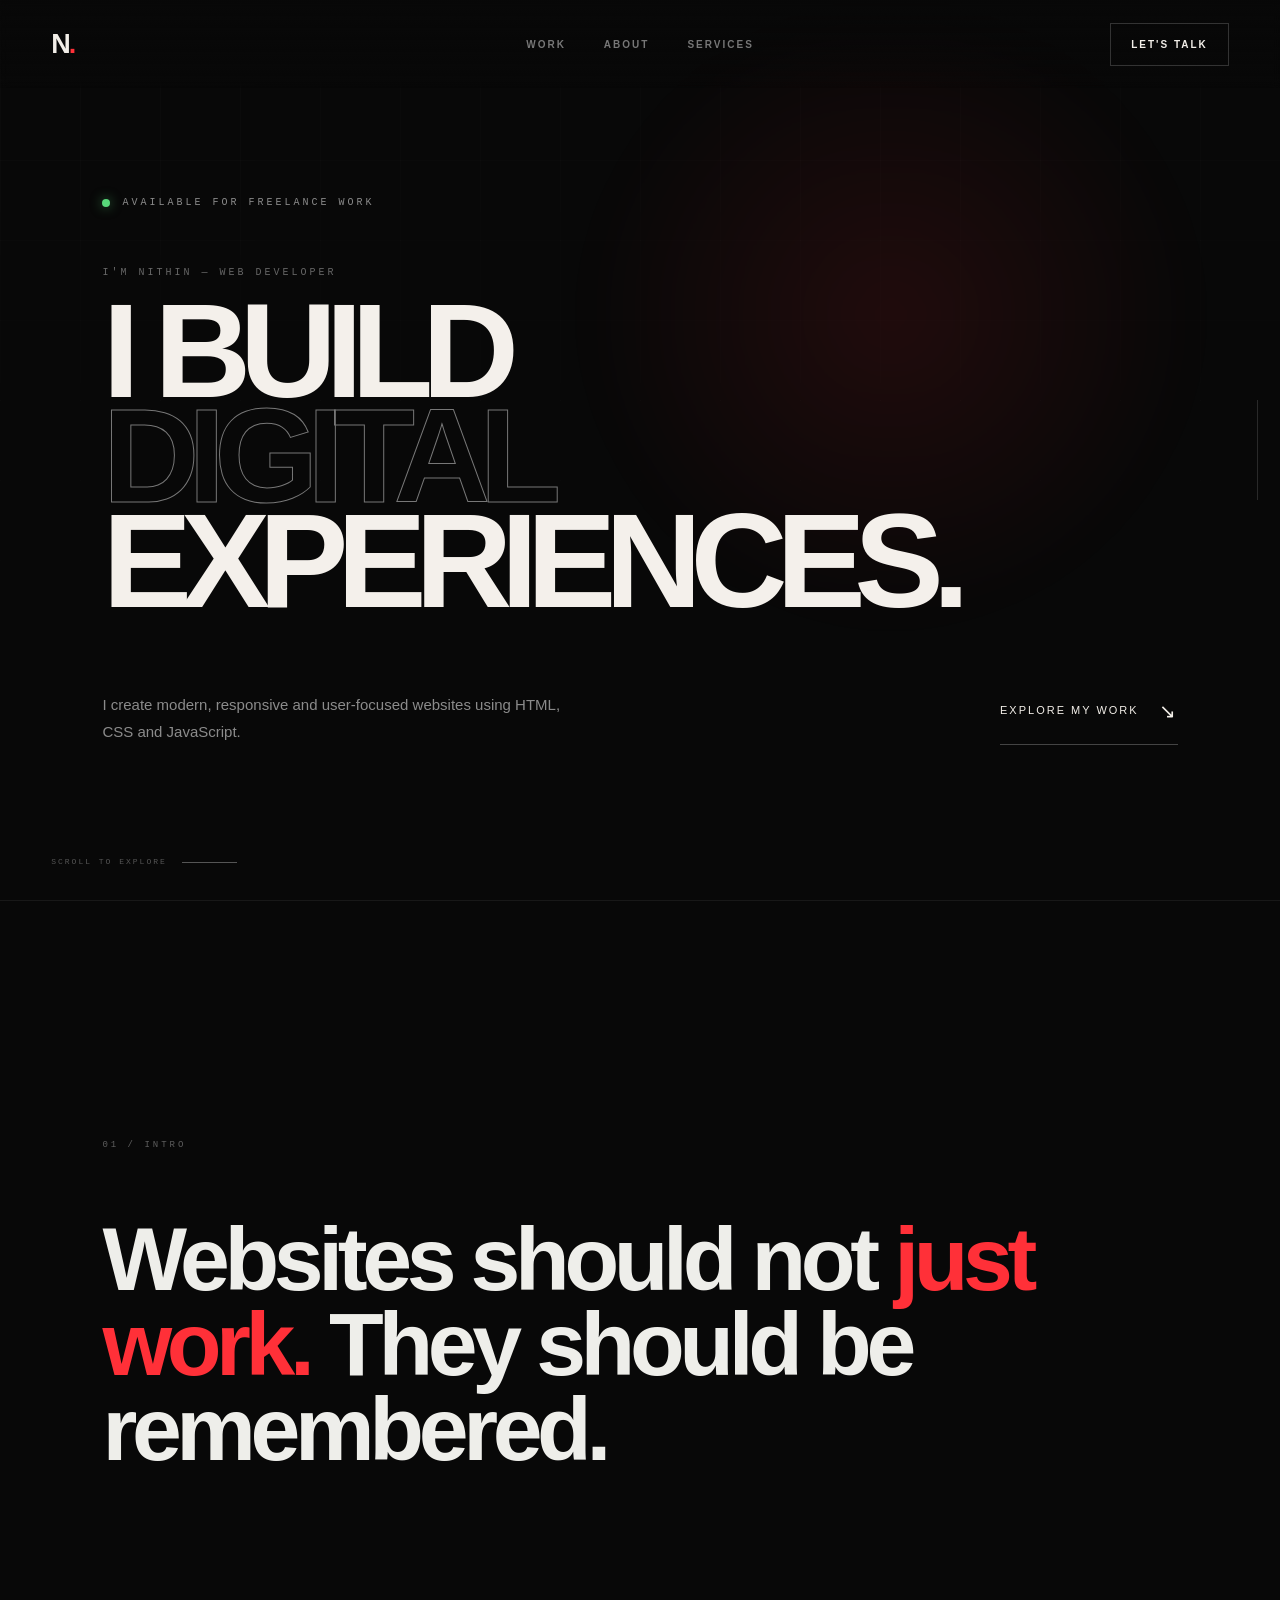
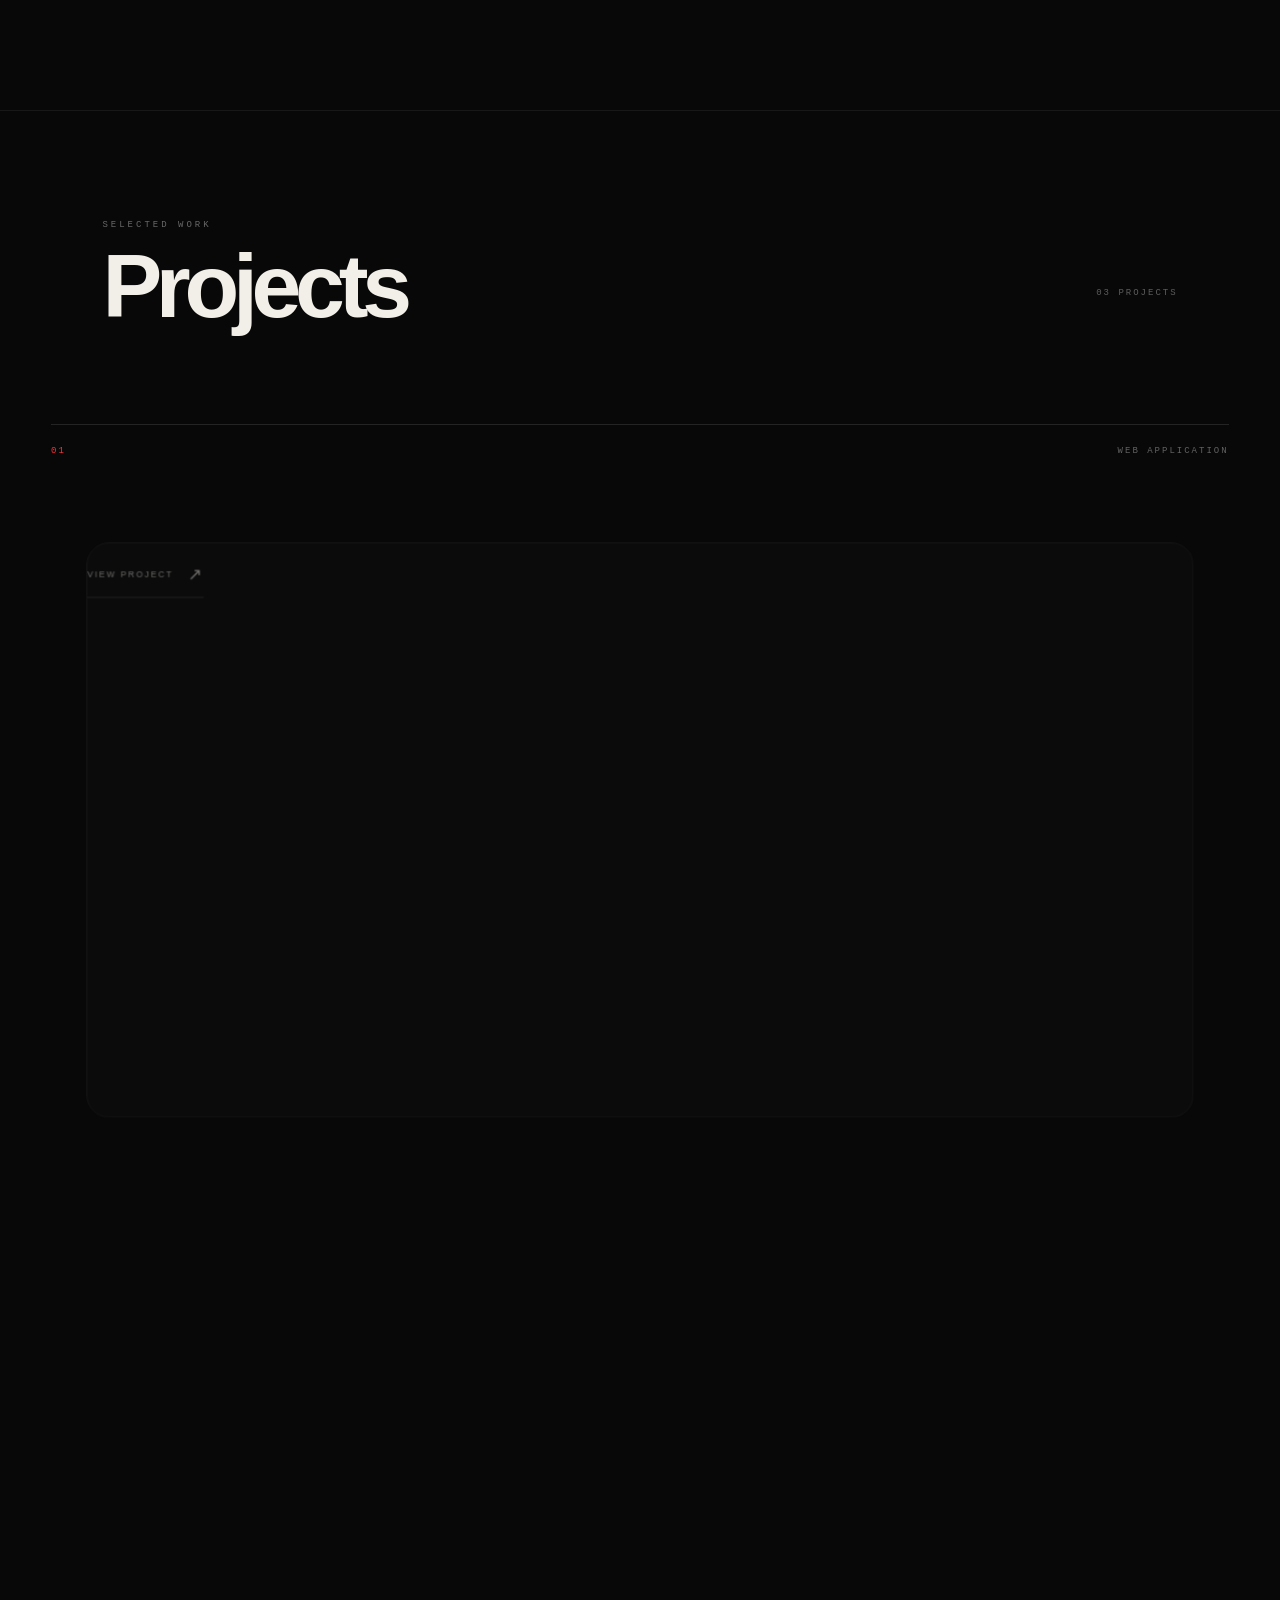
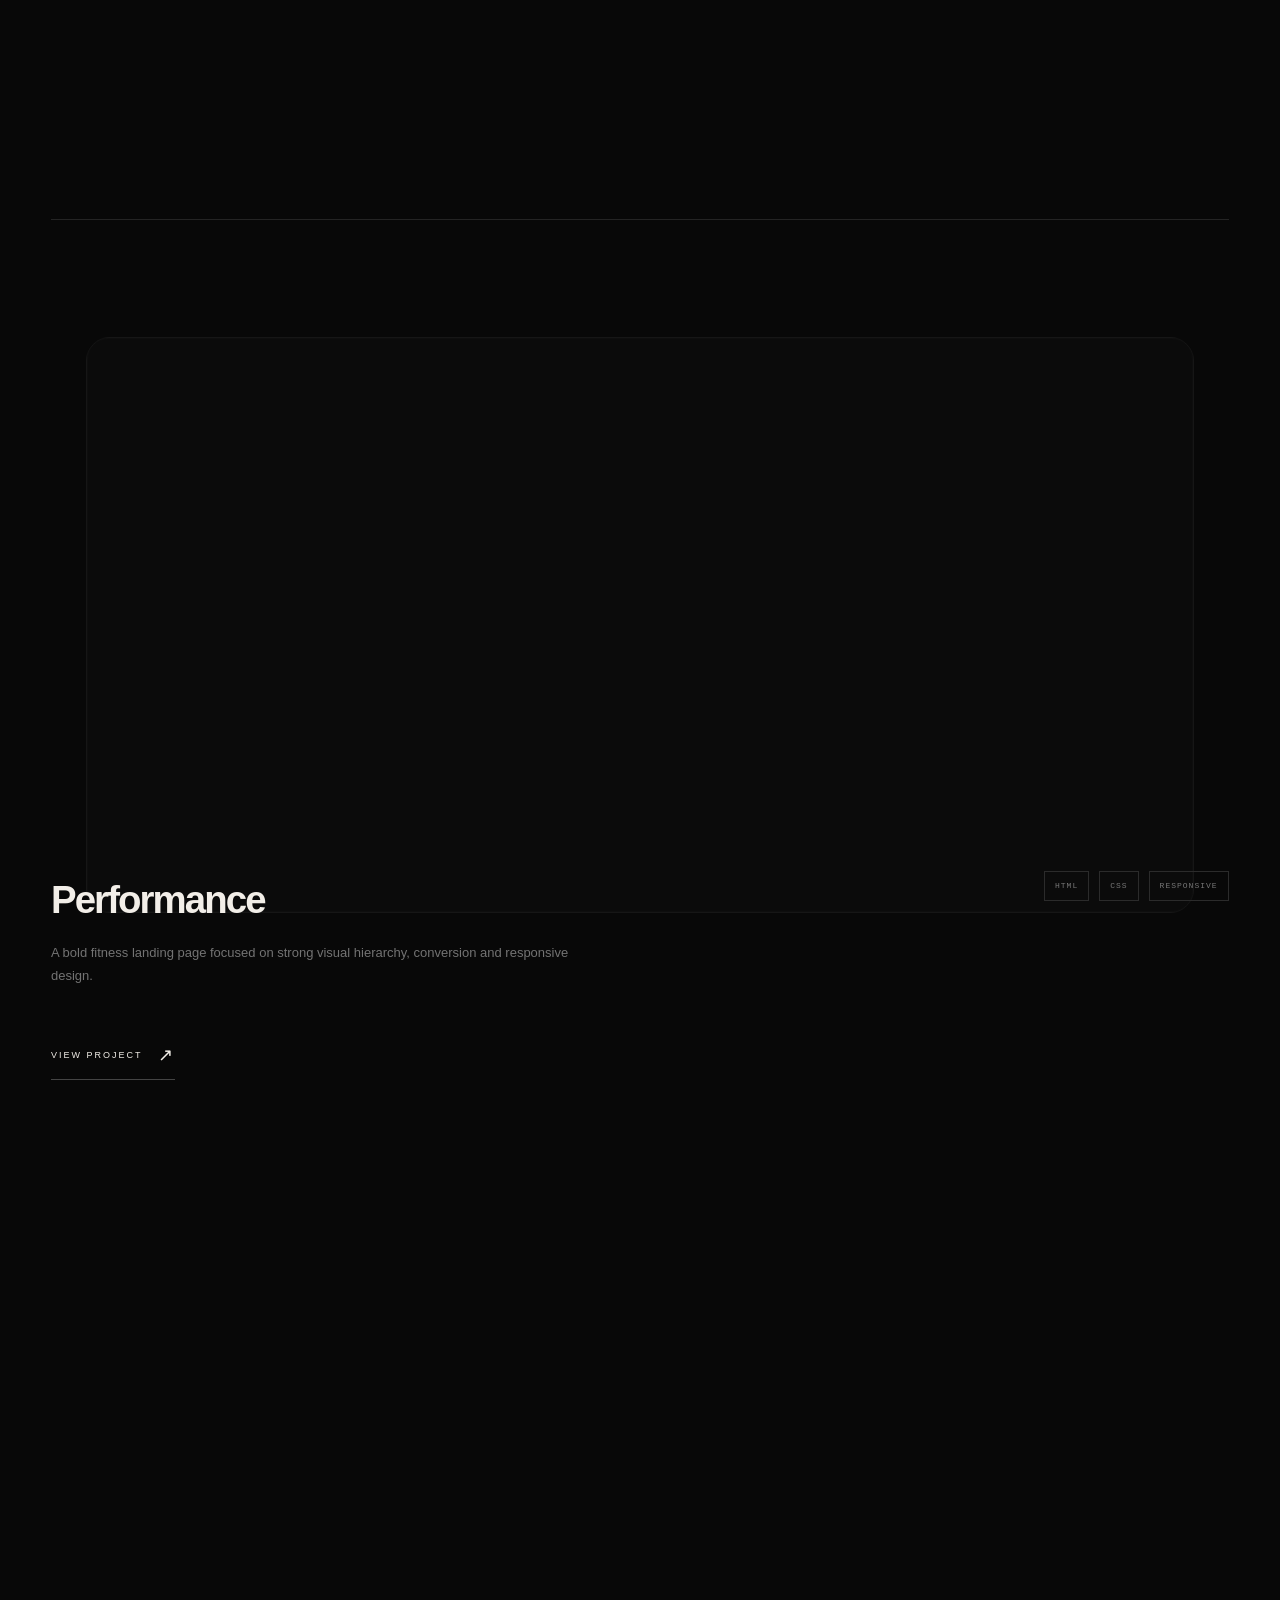
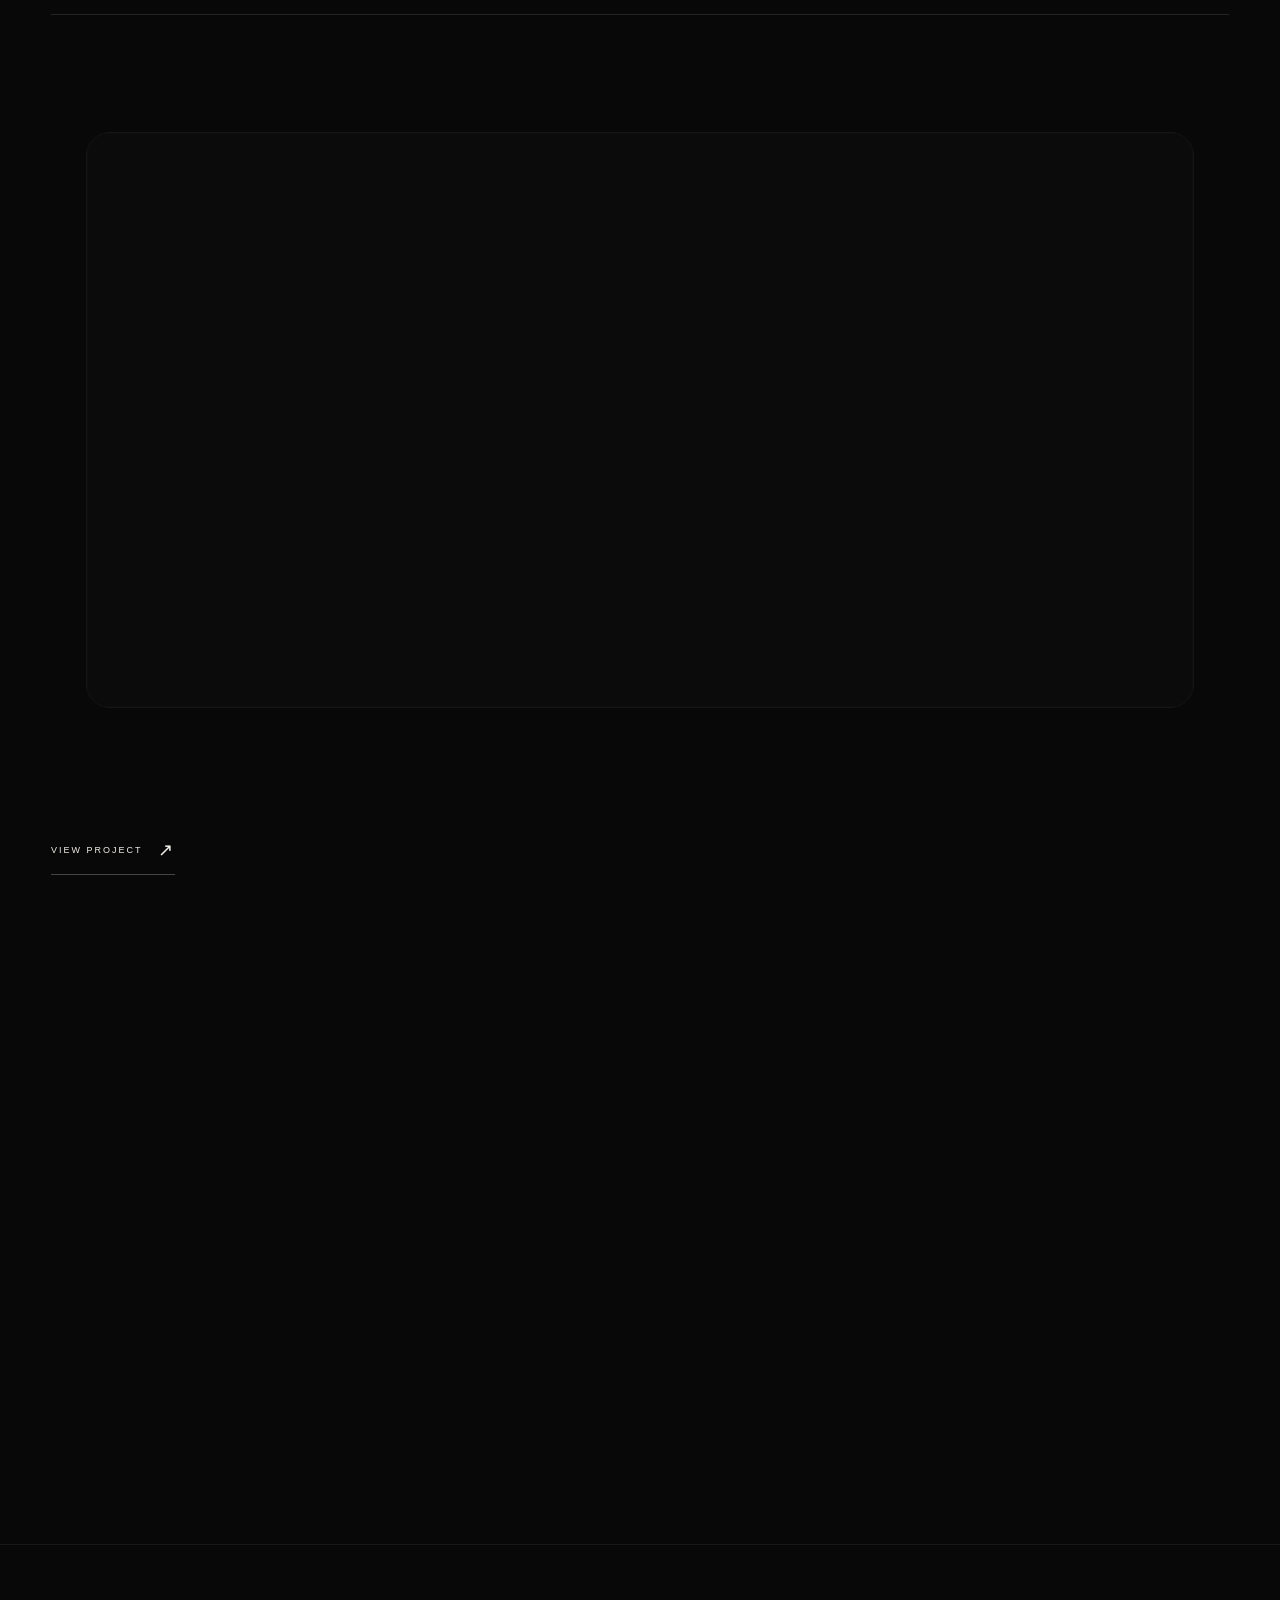
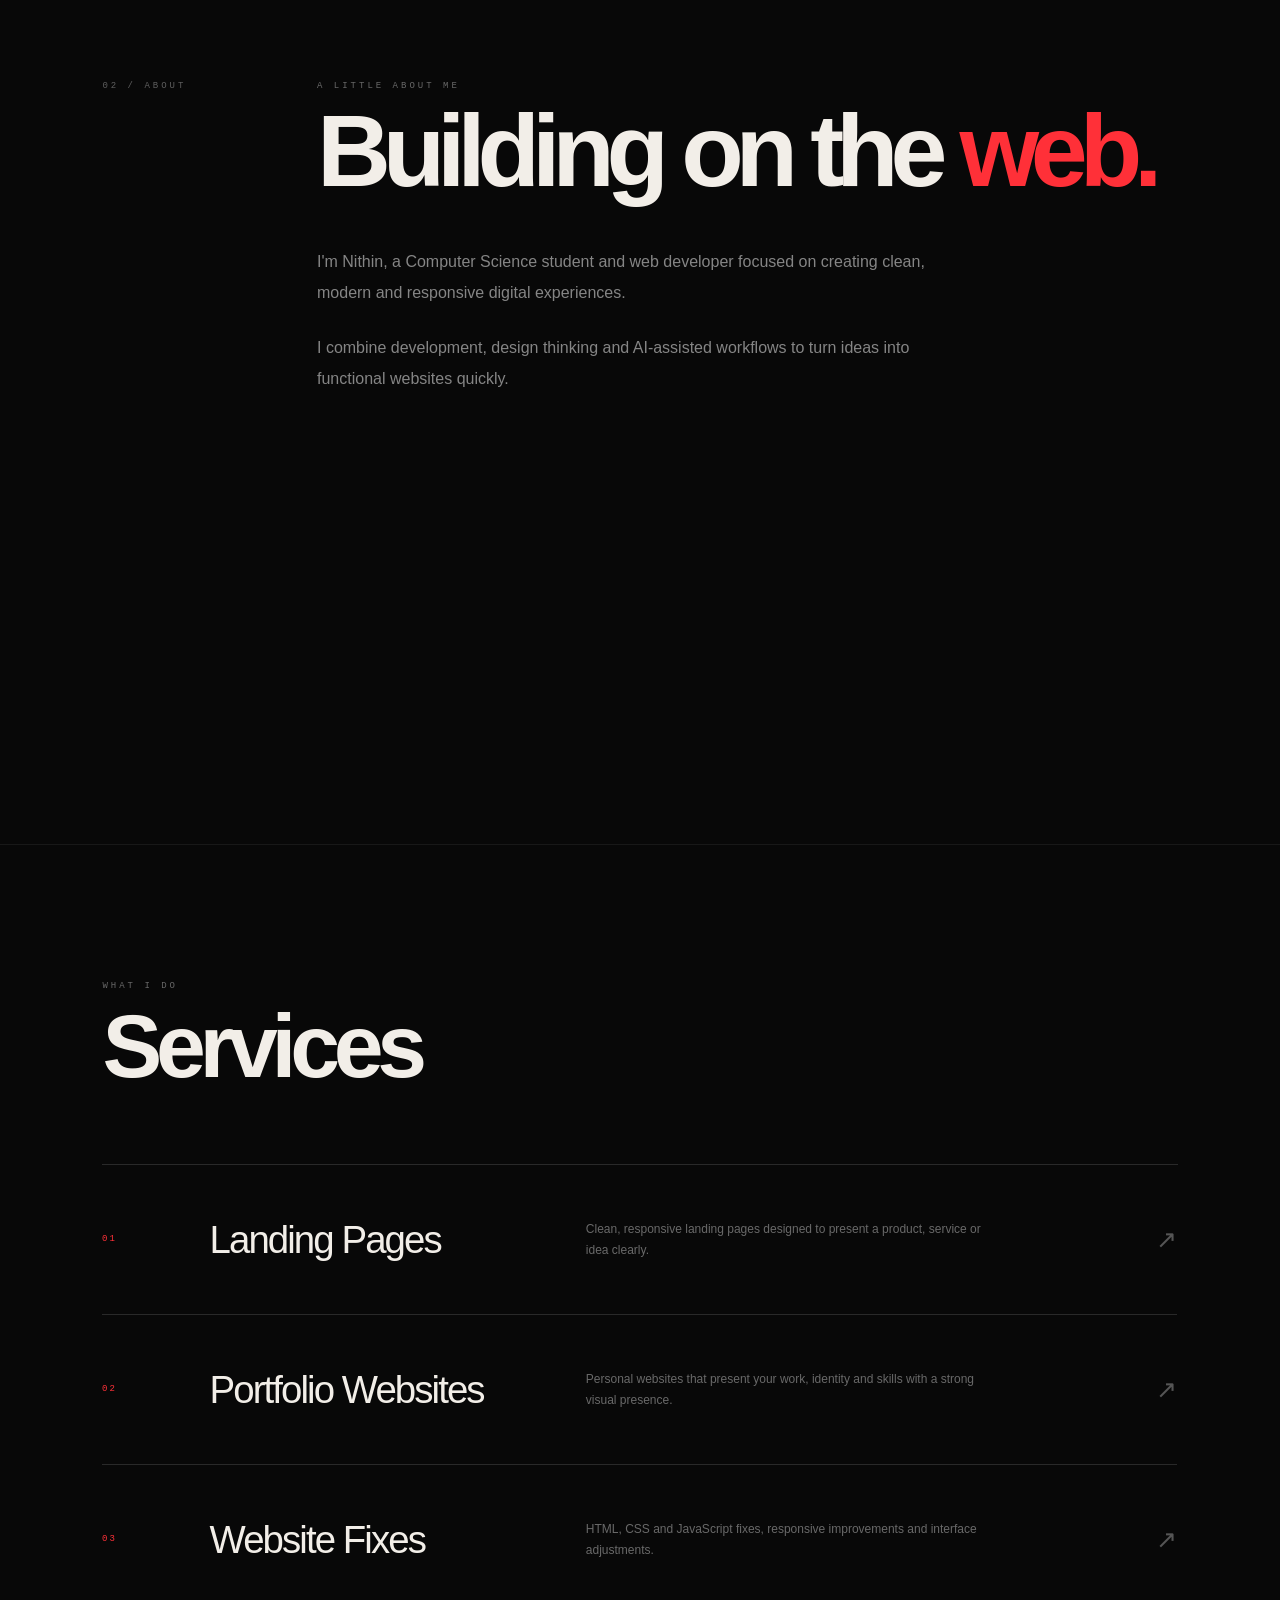
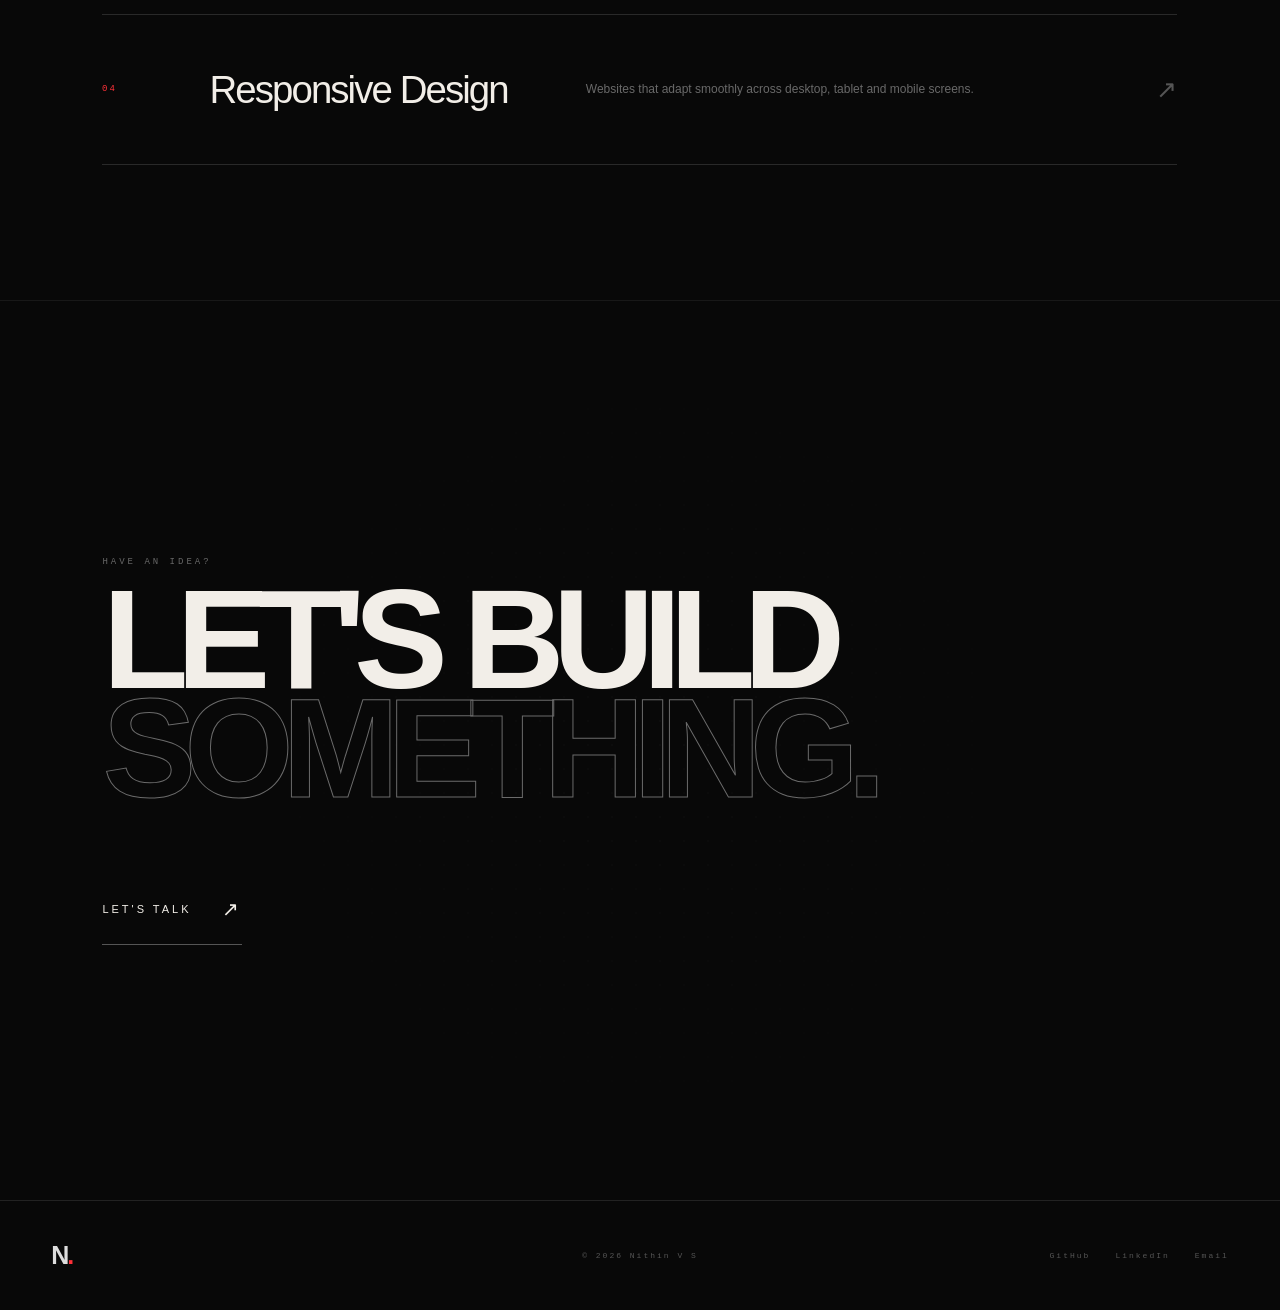
==== index.html @ fe9e0780 "Add files via upload" ====
<!DOCTYPE html>
<html lang="en">
<head>
    <meta charset="UTF-8">

    <meta
        name="viewport"
        content="width=device-width, initial-scale=1.0"
    >

    <meta
        name="description"
        content="Nithin V S — Web Developer creating modern digital experiences."
    >

    <title>Nithin V S — Web Developer</title>

    <link rel="stylesheet" href="style.css">
</head>

<body>

    


    <!-- =========================================
         NAVIGATION
    ========================================== -->
    <header class="site-header">

        <a href="#home" class="logo">
            N<span>.</span>
        </a>

        <nav class="main-nav">
            <a href="#work">Work</a>
            <a href="#about">About</a>
            <a href="#services">Services</a>
        </nav>

        <a href="#contact" class="nav-contact">
            Let's Talk
        </a>

    </header>


    <!-- =========================================
         SCROLL PROGRESS
    ========================================== -->
    <div class="scroll-progress">
        <span></span>
    </div>


    <main>


        <!-- =====================================
             HERO / INTRODUCTION
        ====================================== -->
        <section class="hero" id="home">

            <div class="hero-background">
                <div class="grid"></div>
                <div class="hero-glow"></div>
            </div>

            <div class="hero-content">

                <div class="hero-topline">
                    <span class="status-dot"></span>
                    <span>AVAILABLE FOR FREELANCE WORK</span>
                </div>

                <div class="hero-title">

                    <p class="hero-small">
                        I'M NITHIN — WEB DEVELOPER
                    </p>

                    <h1>
                        I BUILD
                        <span>DIGITAL</span>
                        EXPERIENCES.
                    </h1>

                </div>

                <div class="hero-bottom">

                    <p class="hero-description">
                        I create modern, responsive and
                        user-focused websites using
                        HTML, CSS and JavaScript.
                    </p>

                    <a href="#work" class="hero-cta">
                        <span>Explore my work</span>
                        <span class="arrow">↘</span>
                    </a>

                </div>

            </div>

            <div class="hero-scroll">
                <span>SCROLL TO EXPLORE</span>
                <div class="scroll-line"></div>
            </div>

        </section>


        <!-- =====================================
             INTRO STATEMENT
        ====================================== -->
        <section class="statement">

            <div class="section-number">
                01 / INTRO
            </div>

            <h2>
                Websites should not
                <span>just work.</span>
                They should be remembered.
            </h2>

        </section>


        <!-- =====================================
             SELECTED WORK
        ====================================== -->
        <section class="work-section" id="work">

            <div class="section-heading">

                <div>
                    <span class="eyebrow">SELECTED WORK</span>

                    <h2>
                        Projects
                    </h2>
                </div>

                <span class="work-count">
                    03 PROJECTS
                </span>

            </div>


            <!-- =================================
                 PROJECT 01 — STUDYOS
            ================================== -->
            <article class="project project-one">

                <div class="project-meta">

                    <span class="project-number">
                        01
                    </span>

                    <span class="project-category">
                        WEB APPLICATION
                    </span>

                </div>


                <div class="project-visual">

                    <div class="project-image-placeholder studyos-preview">

    <!-- Browser -->
    <div class="studyos-browser">

        <div class="studyos-browser-dots">
            <span></span>
            <span></span>
            <span></span>
        </div>

        <div class="studyos-url">
            studyos.app
        </div>

    </div>


    <!-- App -->
    <div class="studyos-app">

        <!-- Sidebar -->
        <aside class="studyos-sidebar">

            <div class="studyos-brand">
                <span class="studyos-brand-mark">✓</span>
                <span>StudyOS</span>
            </div>

            <div class="studyos-nav">

                <div class="studyos-nav-item active">
                    <span>▦</span>
                    Dashboard
                </div>

                <div class="studyos-nav-item">
                    <span>▤</span>
                    Courses
                </div>

                <div class="studyos-nav-item">
                    <span>✓</span>
                    Tasks
                </div>

                <div class="studyos-nav-item">
                    <span>◔</span>
                    Progress
                </div>

                <div class="studyos-nav-item">
                    <span>⚙</span>
                    Settings
                </div>

            </div>

            <div class="studyos-sidebar-bottom">
                <span>2026</span>
                <small>STUDENT WORKSPACE</small>
            </div>

        </aside>


        <!-- Main dashboard -->
        <main class="studyos-dashboard">

            <div class="studyos-dashboard-top">

                <div>
                    <small>WELCOME BACK</small>

                    <h3>
                        Nithin <span>👋</span>
                    </h3>

                    <p>
                        Stay focused. Keep moving forward.
                    </p>
                </div>

                <div class="studyos-profile">
                    N
                </div>

            </div>


            <!-- Focus card -->
            <div class="studyos-focus">

                <div class="studyos-focus-content">

                    <small>FOCUS SESSION</small>

                    <strong>
                        25:00
                    </strong>

                    <span>
                        Deep work session
                    </span>

                </div>

                <div class="studyos-focus-button">
                    ▶
                </div>

            </div>


            <!-- Stats -->
            <div class="studyos-stat-grid">

                <div class="studyos-stat">
                    <small>TASKS TODAY</small>
                    <strong>04</strong>
                    <span>Tasks remaining</span>
                </div>

                <div class="studyos-stat">
                    <small>COMPLETION</small>
                    <strong>72%</strong>
                    <span>Today's progress</span>
                </div>

                <div class="studyos-stat">
                    <small>FOCUS TIME</small>
                    <strong>2.4h</strong>
                    <span>Today's focus</span>
                </div>

            </div>


            <!-- Lower dashboard -->
            <div class="studyos-lower">

                <!-- Schedule -->
                <div class="studyos-panel">

                    <div class="studyos-panel-heading">

                        <div>
                            <small>TODAY</small>
                            <h4>Schedule</h4>
                        </div>

                        <span>VIEW ALL</span>

                    </div>

                    <div class="studyos-schedule">

                        <div>
                            <b>09:00</b>
                            <span>Java OOP</span>
                            <em>✓</em>
                        </div>

                        <div>
                            <b>11:00</b>
                            <span>DBMS</span>
                            <em>→</em>
                        </div>

                        <div>
                            <b>14:00</b>
                            <span>Web Development</span>
                            <em>→</em>
                        </div>

                    </div>

                </div>


                <!-- Courses -->
                <div class="studyos-panel">

                    <div class="studyos-panel-heading">

                        <div>
                            <small>LEARNING</small>
                            <h4>Courses</h4>
                        </div>

                        <span>03 ACTIVE</span>

                    </div>

                    <div class="studyos-course">

                        <div class="studyos-course-title">
                            <span>Java OOP</span>
                            <b>80%</b>
                        </div>

                        <div class="studyos-progress">
                            <span style="width:80%"></span>
                        </div>

                    </div>

                    <div class="studyos-course">

                        <div class="studyos-course-title">
                            <span>DBMS</span>
                            <b>65%</b>
                        </div>

                        <div class="studyos-progress">
                            <span style="width:65%"></span>
                        </div>

                    </div>

                    <div class="studyos-course">

                        <div class="studyos-course-title">
                            <span>Web Development</span>
                            <b>55%</b>
                        </div>

                        <div class="studyos-progress">
                            <span style="width:55%"></span>
                        </div>

                    </div>

                </div>

            </div>

        </main>

    </div>

</div>


                <a href="../student-dashboard/index.html"
   class="project-link"
   target="_blank"
   rel="noopener noreferrer">
    VIEW PROJECT
    <span>↗</span>
</a>

            </article>



            <!-- =================================
                 PROJECT 02
            ================================== -->
            <article class="project project-two">

                <div class="project-meta">

                    <span class="project-number">
                        02
                    </span>

                    <span class="project-category">
                        LANDING PAGE
                    </span>

                </div>


                <div class="project-visual">

                    <div class="project-image-placeholder gym-preview">

                        <div class="performance-topbar">
                            <div class="performance-logo">PERFORMANCE<span>.</span></div>
                            <div class="performance-nav">
                                <span>TRAIN</span>
                                <span>PROGRAMS</span>
                                <span>ABOUT</span>
                            </div>
                            <div class="performance-menu">MENU</div>
                        </div>

                        <div class="performance-hero-copy">
                            <span class="performance-kicker">NO EXCUSES / JUST PROGRESS</span>

                            <h3>
                                TRAIN<br>
                                <span>HARDER.</span>
                            </h3>

                            <p>
                                BUILD STRENGTH.<br>
                                BUILD DISCIPLINE.
                            </p>

                            <div class="performance-actions">
                                <div class="performance-button">START TRAINING ↗</div>
                                <div class="performance-note">01 / 03</div>
                            </div>
                        </div>

                        <div class="performance-orbit">
                            <div class="performance-ring ring-one"></div>
                            <div class="performance-ring ring-two"></div>
                            <div class="performance-core">P</div>
                        </div>

                        <div class="performance-stats">
                            <div>
                                <strong>06</strong>
                                <span>WEEK PROGRAM</span>
                            </div>
                            <div>
                                <strong>24</strong>
                                <span>WORKOUTS</span>
                            </div>
                            <div>
                                <strong>∞</strong>
                                <span>LIMITS</span>
                            </div>
                        </div>

                    </div>
                </div>

                <div class="project-info">

                    <div>
                        <h3>
                            Performance
                        </h3>

                        <p>
                            A bold fitness landing page
                            focused on strong visual hierarchy,
                            conversion and responsive design.
                        </p>
                    </div>

                    <div class="project-details">

                        <span>HTML</span>
                        <span>CSS</span>
                        <span>RESPONSIVE</span>

                    </div>

                </div>


                <a href="../performance-gym/index.html"
   class="project-link"
   target="_blank"
   rel="noopener noreferrer">
    VIEW PROJECT
    <span>↗</span>
</a>
            </article>



            <!-- =================================
                 PROJECT 03
            ================================== -->
            <article class="project project-three">

                <div class="project-meta">

                    <span class="project-number">
                        03
                    </span>

                    <span class="project-category">
                        CREATIVE WEBSITE
                    </span>

                </div>


                <div class="project-visual">

                    <div class="project-image-placeholder restaurant-preview">

                        <div class="atelier-frame">

                            <div class="atelier-top">
                                <span>ATELIER</span>
                                <span>EST. 2026</span>
                                <span>CHENNAI</span>
                            </div>

                            <div class="atelier-main">

                                <div class="atelier-side-label">
                                    MODERN DINING / EXPERIENCE
                                </div>

                                <div class="atelier-title">
                                    <span>TASTE</span>
                                    <span>THE</span>
                                    <span>MOMENT.</span>
                                </div>

                                <div class="atelier-copy">
                                    <span>01</span>
                                    <p>
                                        A contemporary dining
                                        experience shaped by
                                        atmosphere, craft and detail.
                                    </p>
                                </div>

                                <div class="atelier-circle">
                                    <div class="atelier-circle-inner">
                                        <span>DISCOVER</span>
                                        <b>↘</b>
                                    </div>
                                </div>

                            </div>

                            <div class="atelier-bottom">
                                <span>RESTAURANT / BAR / EVENTS</span>
                                <span>SCROLL TO EXPLORE ↓</span>
                            </div>

                        </div>

                    </div>
                </div>

                <div class="project-info">

                    <div>
                        <h3>
                            Atelier
                        </h3>

                        <p>
                            An editorial restaurant website
                            combining immersive visuals,
                            elegant typography and a
                            cinematic browsing experience.
                        </p>
                    </div>

                    <div class="project-details">

                        <span>DESIGN</span>
                        <span>HTML</span>
                        <span>CSS</span>

                    </div>

                </div>


       <a href="../atelier/index.html"
   class="project-link"
   target="_blank"
   rel="noopener noreferrer">
    VIEW PROJECT
    <span>↗</span>
</a>
            </article>

        </section>



        <!-- =====================================
             ABOUT
        ====================================== -->
        <section class="about-section" id="about">

            <div class="section-number">
                02 / ABOUT
            </div>

            <div class="about-content">

                <span class="eyebrow">
                    A LITTLE ABOUT ME
                </span>

                <h2>
                    Building on the
                    <span>web.</span>
                </h2>

                <p>
                    I'm Nithin, a Computer Science student
                    and web developer focused on creating
                    clean, modern and responsive digital
                    experiences.
                </p>

                <p>
                    I combine development, design thinking
                    and AI-assisted workflows to turn ideas
                    into functional websites quickly.
                </p>

            </div>

        </section>



        <!-- =====================================
             SERVICES
        ====================================== -->
        <section class="services-section" id="services">

            <div class="section-heading">

                <div>
                    <span class="eyebrow">
                        WHAT I DO
                    </span>

                    <h2>
                        Services
                    </h2>
                </div>

            </div>


            <div class="services-list">

                <div class="service">

                    <span class="service-number">
                        01
                    </span>

                    <h3>
                        Landing Pages
                    </h3>

                    <p>
                        Clean, responsive landing pages
                        designed to present a product,
                        service or idea clearly.
                    </p>

                    <span class="service-arrow">
                        ↗
                    </span>

                </div>


                <div class="service">

                    <span class="service-number">
                        02
                    </span>

                    <h3>
                        Portfolio Websites
                    </h3>

                    <p>
                        Personal websites that present
                        your work, identity and skills
                        with a strong visual presence.
                    </p>

                    <span class="service-arrow">
                        ↗
                    </span>

                </div>


                <div class="service">

                    <span class="service-number">
                        03
                    </span>

                    <h3>
                        Website Fixes
                    </h3>

                    <p>
                        HTML, CSS and JavaScript fixes,
                        responsive improvements and
                        interface adjustments.
                    </p>

                    <span class="service-arrow">
                        ↗
                    </span>

                </div>


                <div class="service">

                    <span class="service-number">
                        04
                    </span>

                    <h3>
                        Responsive Design
                    </h3>

                    <p>
                        Websites that adapt smoothly
                        across desktop, tablet and
                        mobile screens.
                    </p>

                    <span class="service-arrow">
                        ↗
                    </span>

                </div>

            </div>

        </section>



        <!-- =====================================
             CONTACT
        ====================================== -->
        <section class="contact-section" id="contact">

            <div class="contact-background">
                <div class="contact-grid"></div>
            </div>

            <div class="contact-content">

                <span class="eyebrow">
                    HAVE AN IDEA?
                </span>

                <h2>
                    LET'S BUILD
                    <span>SOMETHING.</span>
                </h2>

                <a href="mailto:your-email@example.com"
                   class="contact-button">

                    <span>Let's talk</span>
                    <span>↗</span>

                </a>

            </div>

        </section>

    </main>



    <!-- =========================================
         FOOTER
    ========================================== -->
    <footer class="site-footer">

        <div class="footer-logo">
            N<span>.</span>
        </div>

        <div class="footer-middle">
            © 2026 Nithin V S
        </div>

        <div class="footer-links">

            <a href="#" target="_blank">
                GitHub
            </a>

            <a href="#" target="_blank">
                LinkedIn
            </a>

            <a href="mailto:your-email@example.com">
                Email
            </a>

        </div>

    </footer>



    <!-- =========================================
         JAVASCRIPT
    ========================================== -->
    <script src="script.js"></script>

</body>
</html>
---- style.css ----
/* =========================================================
   NITHIN V S — FUTURISTIC PORTFOLIO
   CINEMATIC PORTFOLIO CSS
========================================================= */


/* =========================================================
   01. RESET
========================================================= */

* {
    margin: 0;
    padding: 0;
    box-sizing: border-box;
}

html {
    scroll-behavior: smooth;
    background: #080808;
}

body {
    background: #080808;
    color: #f2eee8;
    font-family: Arial, Helvetica, sans-serif;
    overflow-x: hidden;
    line-height: 1.5;
}

a {
    color: inherit;
    text-decoration: none;
}

button,
a {
    -webkit-tap-highlight-color: transparent;
}

::selection {
    background: #ff3038;
    color: #ffffff;
}


/* =========================================================
   02. CUSTOM SCROLLBAR
========================================================= */

::-webkit-scrollbar {
    width: 6px;
}

::-webkit-scrollbar-track {
    background: #080808;
}

::-webkit-scrollbar-thumb {
    background: #333333;
}

::-webkit-scrollbar-thumb:hover {
    background: #ff3038;
}


/* =========================================================
   03. HEADER
========================================================= */

.site-header {
    position: fixed;
    top: 0;
    left: 0;

    width: 100%;
    height: 88px;

    padding: 0 4vw;

    display: flex;
    align-items: center;
    justify-content: space-between;

    z-index: 1000;

    background:
        linear-gradient(
            to bottom,
            rgba(8, 8, 8, 0.92),
            rgba(8, 8, 8, 0)
        );

    backdrop-filter: blur(4px);
}

.logo {
    font-size: 27px;
    font-weight: 800;
    letter-spacing: -2px;
}

.logo span,
.footer-logo span {
    color: #ff3038;
}

.main-nav {
    display: flex;
    gap: 38px;

    position: absolute;
    left: 50%;

    transform:
        translateX(-50%);
}

.main-nav a {
    position: relative;

    font-size: 10px;
    font-weight: 600;

    text-transform: uppercase;
    letter-spacing: 2px;

    color: #777777;

    transition:
        color 0.3s ease;
}

.main-nav a::after {
    content: "";

    position: absolute;

    left: 0;
    bottom: -7px;

    width: 0;
    height: 1px;

    background: #ff3038;

    transition:
        width 0.3s ease;
}

.main-nav a:hover {
    color: #ffffff;
}

.main-nav a:hover::after {
    width: 100%;
}

.main-nav a.active {
    color: #ffffff;
}

.main-nav a.active::after {
    width: 100%;
}

.nav-contact {
    border: 1px solid #333333;

    padding: 13px 20px;

    font-size: 10px;
    font-weight: 600;

    letter-spacing: 2px;
    text-transform: uppercase;

    transition:
        background 0.3s ease,
        border-color 0.3s ease,
        color 0.3s ease;
}

.nav-contact:hover {
    background: #ff3038;
    border-color: #ff3038;
    color: #ffffff;
}


/* =========================================================
   04. SCROLL PROGRESS
========================================================= */

.scroll-progress {
    position: fixed;

    right: 22px;
    top: 50%;

    transform:
        translateY(-50%);

    width: 1px;
    height: 100px;

    background: #292929;

    z-index: 1001;
}

.scroll-progress span {
    display: block;

    width: 1px;
    height: 0%;

    background: #ff3038;

    transition:
        height 0.1s linear;
}


/* =========================================================
   05. HERO
========================================================= */

.hero {
    position: relative;

    min-height: 100vh;
    height: 100vh;

    display: flex;
    align-items: center;

    overflow: hidden;
}

.hero-background {
    position: absolute;
    inset: 0;

    overflow: hidden;

    pointer-events: none;
}

.grid {
    position: absolute;
    inset: 0;

    opacity: 0.45;

    background-image:
        linear-gradient(
            rgba(255, 255, 255, 0.035) 1px,
            transparent 1px
        ),
        linear-gradient(
            90deg,
            rgba(255, 255, 255, 0.035) 1px,
            transparent 1px
        );

    background-size: 80px 80px;

    mask-image:
        linear-gradient(
            to bottom,
            black,
            transparent 85%
        );
}

.hero-glow {
    position: absolute;

    width: 650px;
    height: 650px;

    top: 35%;
    right: 5%;

    transform:
        translateY(-50%);

    background:
        radial-gradient(
            circle,
            rgba(255, 48, 56, 0.10),
            transparent 68%
        );

    filter: blur(20px);
}

.hero-content {
    position: relative;

    width: 100%;

    padding:
        120px
        8vw
        80px;

    z-index: 2;
}

.hero-topline {
    display: flex;
    align-items: center;

    gap: 12px;

    margin-bottom: 55px;

    font-family:
        "Courier New",
        monospace;

    font-size: 10px;
    letter-spacing: 3px;

    color: #8b8b8b;
}

.status-dot {
    width: 8px;
    height: 8px;

    border-radius: 50%;

    background: #58d87a;

    box-shadow:
        0 0 12px
        rgba(88, 216, 122, 0.55);
}

.hero-title {
    max-width: 1200px;
}

.hero-small {
    margin-bottom: 18px;

    font-family:
        "Courier New",
        monospace;

    font-size: 10px;
    letter-spacing: 3px;

    color: #666666;
}

.hero h1 {
    font-size:
        clamp(
            70px,
            10.5vw,
            170px
        );

    line-height: 0.78;

    font-weight: 800;

    letter-spacing: -0.085em;

    text-transform: uppercase;

    color: #f4f0eb;
}

.hero h1 span {
    display: block;

    color: transparent;

    -webkit-text-stroke:
        1px #777777;

    text-stroke:
        1px #777777;

    transition:
        color 0.5s ease,
        -webkit-text-stroke 0.5s ease;
}

.hero h1:hover span {
    color: #ff3038;

    -webkit-text-stroke:
        1px #ff3038;
}

.hero-bottom {
    display: flex;

    align-items: flex-end;
    justify-content: space-between;

    max-width: 1100px;

    margin-top: 65px;
}

.hero-description {
    max-width: 480px;

    color: #8b8b8b;

    font-size: 15px;
    line-height: 1.8;
}

.hero-cta {
    display: flex;
    align-items: center;

    gap: 20px;

    padding: 18px 0;

    border-bottom:
        1px solid #444444;

    font-size: 11px;

    text-transform: uppercase;
    letter-spacing: 2px;

    transition:
        color 0.3s ease,
        border-color 0.3s ease;
}

.hero-cta .arrow {
    font-size: 20px;

    transition:
        transform 0.3s ease;
}

.hero-cta:hover {
    color: #ff3038;

    border-color: #ff3038;
}

.hero-cta:hover .arrow {
    transform:
        translate(5px, 5px);
}

.hero-scroll {
    position: absolute;

    left: 4vw;
    bottom: 32px;

    display: flex;
    align-items: center;

    gap: 15px;

    font-family:
        "Courier New",
        monospace;

    font-size: 8px;
    letter-spacing: 2px;

    color: #555555;

    z-index: 3;
}

.scroll-line {
    width: 55px;
    height: 1px;

    background: #555555;
}


/* =========================================================
   06. STATEMENT
========================================================= */

.statement {
    position: relative;

    min-height: 90vh;

    padding:
        15vh
        8vw;

    display: flex;

    flex-direction: column;
    justify-content: center;

    border-top:
        1px solid #181818;
}

.section-number {
    margin-bottom: 65px;

    font-family:
        "Courier New",
        monospace;

    font-size: 9px;
    letter-spacing: 3px;

    color: #5e5e5e;
}

.statement h2 {
    max-width: 1050px;

    font-size:
        clamp(
            50px,
            7vw,
            110px
        );

    line-height: 0.95;

    letter-spacing: -0.06em;

    font-weight: 600;

    color: #eeeeea;
}

.statement h2 span {
    color: #ff3038;
}


/* =========================================================
   07. WORK SECTION
========================================================= */

.work-section {
    position: relative;

    padding:
        12vh
        4vw
        15vh;

    border-top:
        1px solid #181818;
}

.section-heading {
    display: flex;

    align-items: flex-end;
    justify-content: space-between;

    margin-bottom: 100px;

    padding:
        0
        4vw;
}

.eyebrow {
    display: block;

    margin-bottom: 15px;

    font-family:
        "Courier New",
        monospace;

    font-size: 9px;
    letter-spacing: 3px;

    color: #686868;
}

.section-heading h2 {
    font-size:
        clamp(
            50px,
            7vw,
            100px
        );

    line-height: 0.85;

    letter-spacing: -0.07em;
}

.work-count {
    font-family:
        "Courier New",
        monospace;

    font-size: 9px;
    letter-spacing: 2px;

    color: #5d5d5d;
}


/* =========================================================
   08. PROJECT
========================================================= */

.project {
    position: relative;

    min-height: 100vh;

    margin-bottom: 15vh;

    display: flex;

    flex-direction: column;

    border-top:
        1px solid #242424;
}

.project-meta {
    display: flex;

    justify-content: space-between;

    padding: 20px 0;

    font-family:
        "Courier New",
        monospace;

    font-size: 9px;
    letter-spacing: 2px;

    color: #626262;
}

.project-number {
    color: #ff3038;
}


/* =========================================================
   09. PROJECT VISUAL
========================================================= */

.project-visual {
    position: relative;

    width: 100%;

    height:
        min(
            68vh,
            760px
        );

    overflow: hidden;

    background: #111111;

    border:
        1px solid #292929;
}

.project-image-placeholder {
    position: absolute;

    inset: 0;

    overflow: hidden;

    clip-path:
        inset(
            0
            0
            100%
            0
        );

    transform:
        scale(1.18);

    filter:
        blur(10px);

    transition:
        clip-path
        1.4s
        cubic-bezier(
            0.16,
            1,
            0.3,
            1
        ),

        transform
        1.4s
        cubic-bezier(
            0.16,
            1,
            0.3,
            1
        ),

        filter
        1.1s
        ease;
}

.project.project-active
.project-image-placeholder {
    clip-path:
        inset(0 0 0% 0);

    transform:
        scale(1);

    filter:
        blur(0);
}

.project:hover
.project-image-placeholder {
    transform:
        scale(1.025);
}


/* =========================================================
   10. STUDYOS PREVIEW
========================================================= */

.studyos-preview {
    background:
        radial-gradient(
            circle at 75% 30%,
            rgba(255, 48, 56, 0.18),
            transparent 30%
        ),

        linear-gradient(
            135deg,
            #151515,
            #0d0d0e
        );
}

.browser-bar {
    position: absolute;

    top: 8%;
    left: 7%;
    right: 7%;

    height: 38px;

    display: flex;
    align-items: center;

    gap: 7px;

    padding:
        0 14px;

    background: #090909;

    border:
        1px solid #292929;
}

.browser-bar > span {
    width: 7px;
    height: 7px;

    border-radius: 50%;

    background: #444444;
}

.browser-address {
    margin-left: 20px;

    font-family:
        "Courier New",
        monospace;

    font-size: 8px;
    letter-spacing: 1px;

    color: #555555;
}

.preview-content {
    position: absolute;

    top:
        calc(
            8% + 38px
        );

    left: 7%;
    right: 7%;
    bottom: 8%;

    display: flex;

    background: #0b0b0d;

    border:
        1px solid #242424;
}

.preview-sidebar {
    width: 20%;

    display: flex;

    flex-direction: column;

    gap: 24px;

    padding:
        35px
        25px;

    border-right:
        1px solid #242424;

    font-size: 9px;

    color: #666666;
}

.preview-sidebar strong {
    margin-bottom: 30px;

    font-size: 14px;

    color: #f4f4f4;
}

.preview-sidebar
span:first-of-type {
    color: #ff3038;
}

.preview-main {
    flex: 1;

    padding: 55px;
}

.preview-main small {
    font-family:
        "Courier New",
        monospace;

    font-size: 8px;
    letter-spacing: 2px;

    color: #666666;
}

.preview-main h3 {
    margin-top: 14px;

    font-size:
        clamp(
            30px,
            4vw,
            60px
        );

    line-height: 1;

    letter-spacing: -0.06em;
}

.preview-cards {
    display: grid;

    grid-template-columns:
        repeat(
            3,
            1fr
        );

    gap: 15px;

    margin-top: 50px;
}

.preview-cards div {
    height: 120px;

    background:
        linear-gradient(
            135deg,
            #18181b,
            #101012
        );

    border:
        1px solid #252529;
}


/* =========================================================
   11. GYM PREVIEW
========================================================= */

.gym-preview {
    background:
        linear-gradient(
            120deg,
            rgba(0, 0, 0, 0.9),
            rgba(30, 30, 30, 0.3)
        ),

        radial-gradient(
            circle at 70% 50%,
            rgba(255, 48, 56, 0.2),
            transparent 35%
        ),

        #101010;
}

.mockup-content {
    position: absolute;

    left: 8%;
    top: 50%;

    transform:
        translateY(-50%);
}

.mockup-content > span {
    font-family:
        "Courier New",
        monospace;

    font-size: 9px;
    letter-spacing: 4px;

    color: #ff3038;
}

.mockup-content h3 {
    margin-top: 20px;

    font-size:
        clamp(
            70px,
            11vw,
            180px
        );

    line-height: 0.78;

    letter-spacing: -0.08em;
}

.mockup-button {
    display: inline-block;

    margin-top: 40px;

    padding:
        15px
        24px;

    border:
        1px solid #444444;

    font-size: 9px;
    letter-spacing: 2px;
}


/* =========================================================
   12. RESTAURANT PREVIEW
========================================================= */

.restaurant-preview {
    background:
        linear-gradient(
            rgba(0, 0, 0, 0.4),
            rgba(0, 0, 0, 0.8)
        ),

        radial-gradient(
            circle at 70% 30%,
            rgba(255, 255, 255, 0.08),
            transparent 30%
        ),

        #191715;
}

.restaurant-content {
    position: absolute;

    left: 50%;
    top: 50%;

    transform:
        translate(
            -50%,
            -50%
        );

    width: 80%;

    text-align: center;
}

.restaurant-content > span {
    font-family:
        "Courier New",
        monospace;

    font-size: 9px;
    letter-spacing: 5px;

    color: #aaa39b;
}

.restaurant-content h3 {
    margin:
        25px
        0;

    font-family:
        Georgia,
        serif;

    font-size:
        clamp(
            65px,
            10vw,
            160px
        );

    line-height: 0.75;

    font-weight: 400;

    letter-spacing: -0.06em;
}

.restaurant-content p {
    font-family:
        "Courier New",
        monospace;

    font-size: 8px;
    letter-spacing: 4px;

    color: #8b847b;
}


/* =========================================================
   13. PROJECT INFORMATION
========================================================= */

.project-info {
    display: flex;

    justify-content: space-between;

    gap: 60px;

    padding:
        35px
        0;
}

.project-info h3 {
    margin-bottom: 12px;

    font-size:
        clamp(
            28px,
            3vw,
            48px
        );

    letter-spacing: -0.05em;

    opacity: 0;

    transform:
        translateY(28px);

    transition:
        opacity
        0.9s
        ease,

        transform
        0.9s
        cubic-bezier(
            0.16,
            1,
            0.3,
            1
        );
}

.project-info p {
    max-width: 520px;

    color: #737373;

    font-size: 13px;
    line-height: 1.8;

    opacity: 0;

    transform:
        translateY(28px);

    transition:
        opacity
        0.9s
        ease
        0.1s,

        transform
        0.9s
        cubic-bezier(
            0.16,
            1,
            0.3,
            1
        )
        0.1s;
}

.project.project-active
.project-info h3,

.project.project-active
.project-info p {
    opacity: 1;

    transform:
        translateY(0);
}

.project-details {
    display: flex;

    align-items: flex-start;

    gap: 10px;

    flex-wrap: wrap;

    max-width: 300px;
}

.project-details span {
    padding:
        8px
        10px;

    border:
        1px solid #2b2b2b;

    font-family:
        "Courier New",
        monospace;

    font-size: 8px;
    letter-spacing: 1px;

    color: #777777;

    opacity: 0;

    transform:
        translateY(18px);

    transition:
        opacity
        0.7s
        ease,

        transform
        0.7s
        cubic-bezier(
            0.16,
            1,
            0.3,
            1
        );
}

.project.project-active
.project-details span {
    opacity: 1;

    transform:
        translateY(0);
}

.project.project-active
.project-details
span:nth-child(1) {
    transition-delay: 0.2s;
}

.project.project-active
.project-details
span:nth-child(2) {
    transition-delay: 0.28s;
}

.project.project-active
.project-details
span:nth-child(3) {
    transition-delay: 0.36s;
}

.project-link {
    display: flex;

    align-items: center;

    gap: 15px;

    width: fit-content;

    padding-bottom: 10px;

    border-bottom:
        1px solid #444444;

    font-size: 9px;
    letter-spacing: 2px;

    opacity: 0;

    transform:
        translateY(18px);

    transition:
        color
        0.3s
        ease,

        border-color
        0.3s
        ease,

        opacity
        0.7s
        ease
        0.45s,

        transform
        0.7s
        cubic-bezier(
            0.16,
            1,
            0.3,
            1
        )
        0.45s;
}

.project.project-active
.project-link {
    opacity: 1;

    transform:
        translateY(0);
}

.project-link span {
    font-size: 18px;

    transition:
        transform 0.3s ease;
}

.project-link:hover {
    color: #ff3038;

    border-color: #ff3038;
}

.project-link:hover span {
    transform:
        translate(
            5px,
            -5px
        );
}


/* =========================================================
   14. ABOUT
========================================================= */

.about-section {
    position: relative;

    min-height: 100vh;

    padding:
        15vh
        8vw;

    display: grid;

    grid-template-columns:
        20%
        1fr;

    border-top:
        1px solid #181818;
}

.about-content {
    max-width: 950px;
}

.about-content h2 {
    margin-bottom: 55px;

    font-size:
        clamp(
            60px,
            8vw,
            130px
        );

    line-height: 0.82;

    letter-spacing: -0.08em;
}

.about-content h2 span {
    color: #ff3038;
}

.about-content p {
    max-width: 650px;

    margin-bottom: 25px;

    color: #858585;

    font-size: 16px;
    line-height: 1.9;
}


/* =========================================================
   15. SERVICES
========================================================= */

.services-section {
    padding:
        15vh
        8vw;

    border-top:
        1px solid #181818;
}

.services-section
.section-heading {
    padding: 0;

    margin-bottom: 80px;
}

.services-list {
    border-top:
        1px solid #292929;
}

.service {
    position: relative;

    display: grid;

    grid-template-columns:
        10%
        35%
        1fr
        auto;

    align-items: center;

    min-height: 150px;

    padding:
        25px
        0;

    border-bottom:
        1px solid #292929;

    transition:
        padding
        0.4s
        ease,

        background
        0.4s
        ease;
}

.service:hover {
    padding-left: 20px;
    padding-right: 20px;

    background: #101010;
}

.service-number {
    font-family:
        "Courier New",
        monospace;

    font-size: 9px;
    letter-spacing: 2px;

    color: #ff3038;
}

.service h3 {
    font-size:
        clamp(
            25px,
            3vw,
            44px
        );

    font-weight: 500;

    letter-spacing: -0.05em;
}

.service p {
    max-width: 400px;

    color: #696969;

    font-size: 12px;
    line-height: 1.7;
}

.service-arrow {
    font-size: 25px;

    color: #555555;

    transition:
        color
        0.3s
        ease,

        transform
        0.3s
        ease;
}

.service:hover
.service-arrow {
    color: #ff3038;

    transform:
        translate(
            5px,
            -5px
        );
}


/* =========================================================
   16. CONTACT
========================================================= */

.contact-section {
    position: relative;

    min-height: 100vh;

    display: flex;

    align-items: center;

    overflow: hidden;

    border-top:
        1px solid #181818;
}

.contact-background {
    position: absolute;

    inset: 0;
}

.contact-grid {
    position: absolute;

    inset: 0;

    background-image:
        radial-gradient(
            rgba(255, 255, 255, 0.07) 1px,
            transparent 1px
        );

    background-size: 24px 24px;

    opacity: 0.3;

    mask-image:
        radial-gradient(
            circle at center,
            black,
            transparent 70%
        );
}

.contact-content {
    position: relative;

    width: 100%;

    padding:
        10vh
        8vw;

    z-index: 2;
}

.contact-content h2 {
    max-width: 1200px;

    margin-bottom: 70px;

    font-size:
        clamp(
            70px,
            11vw,
            180px
        );

    line-height: 0.78;

    font-weight: 700;

    letter-spacing: -0.085em;
}

.contact-content h2 span {
    display: block;

    color: transparent;

    -webkit-text-stroke:
        1px #6b6b6b;
}

.contact-button {
    display: inline-flex;

    align-items: center;

    gap: 30px;

    padding:
        20px
        0;

    border-bottom:
        1px solid #555555;

    font-size: 11px;

    letter-spacing: 3px;

    text-transform: uppercase;

    transition:
        color
        0.3s
        ease,

        border-color
        0.3s
        ease;
}

.contact-button span:last-child {
    font-size: 20px;

    transition:
        transform 0.3s ease;
}

.contact-button:hover {
    color: #ff3038;

    border-color: #ff3038;
}

.contact-button:hover
span:last-child {
    transform:
        translate(
            6px,
            -6px
        );
}


/* =========================================================
   17. FOOTER
========================================================= */

.site-footer {
    min-height: 110px;

    padding:
        0
        4vw;

    display: grid;

    grid-template-columns:
        1fr
        1fr
        1fr;

    align-items: center;

    border-top:
        1px solid #222222;

    color: #555555;
}

.footer-logo {
    font-size: 25px;

    font-weight: 800;

    letter-spacing: -2px;

    color: #dddddd;
}

.footer-middle {
    text-align: center;

    font-family:
        "Courier New",
        monospace;

    font-size: 8px;

    letter-spacing: 2px;
}

.footer-links {
    display: flex;

    justify-content: flex-end;

    gap: 25px;
}

.footer-links a {
    font-family:
        "Courier New",
        monospace;

    font-size: 8px;

    letter-spacing: 2px;

    transition:
        color 0.3s ease;
}

.footer-links a:hover {
    color: #ff3038;
}


/* =========================================================
   18. PERFORMANCE
========================================================= */

.project,
.project-visual,
.project-info,
.about-content,
.service,
.contact-content {
    will-change:
        transform,
        opacity;
}


/* =========================================================
   19. CINEMATIC PROJECT SCROLL
========================================================= */

@media (min-width: 901px) {

    .project {
        min-height: 155vh;

        margin-bottom: 0;

        position: relative;
    }

    .project-visual {
        position: sticky;

        top: 110px;

        height:
            min(
                68vh,
                760px
            );

        transform-origin:
            center center;

        transition:
            transform
            0.12s
            linear,

            border-radius
            0.12s
            linear,

            opacity
            0.12s
            linear;

        z-index: 2;
    }

    .project-info {
        position: relative;

        z-index: 4;

        padding-top: 15px;

        margin-top: -30px;
    }

    .project-meta {
        position: relative;

        z-index: 5;
    }

    .project-link {
        position: relative;

        z-index: 5;

        margin-top: 20px;
    }

    .project-image-placeholder {
        transition: none;
    }

    .project.project-active
    .project-image-placeholder {
        clip-path:
            inset(0);

        filter:
            blur(0);
    }

    .project.project-active
    .project-visual {
        box-shadow:
            0 30px 100px
            rgba(0, 0, 0, 0.45);
    }
}


/* =========================================================
   20. RESPONSIVE — TABLET
========================================================= */

@media (max-width: 900px) {

    .site-header {
        padding:
            0
            5vw;
    }

    .main-nav {
        gap: 20px;
    }

    .hero-content {
        padding:
            120px
            6vw
            70px;
    }

    .hero h1 {
        font-size:
            clamp(
                65px,
                11vw,
                110px
            );
    }

    .hero-bottom {
        align-items: flex-start;

        flex-direction: column;

        gap: 35px;
    }

    .hero-scroll {
        display: none;
    }

    .statement {
        padding:
            12vh
            6vw;
    }

    .work-section {
        padding:
            10vh
            5vw;
    }

    .section-heading {
        padding: 0;
    }

    .project-visual {
        height: 55vh;
    }

    .project-info {
        flex-direction: column;

        gap: 30px;
    }

    .project-details {
        max-width: none;
    }

    .about-section {
        padding:
            12vh
            6vw;

        grid-template-columns: 1fr;

        gap: 60px;
    }

    .services-section {
        padding:
            12vh
            6vw;
    }

    .service {
        grid-template-columns:
            10%
            35%
            1fr
            auto;
    }

    .contact-content {
        padding:
            10vh
            6vw;
    }
}


/* =========================================================
   21. MOBILE
========================================================= */

@media (max-width: 650px) {

    .logo {
        font-size: 23px;
    }

    .main-nav {
        display: none;
    }

    .nav-contact {
        padding:
            10px
            13px;

        font-size: 8px;
    }

    .site-header {
        height: 72px;

        padding:
            0
            5vw;
    }

    .scroll-progress {
        right: 10px;

        height: 70px;
    }

    .hero {
        min-height: 100svh;

        height: 100svh;
    }

    .hero-content {
        padding:
            100px
            6vw
            50px;
    }

    .hero-topline {
        margin-bottom: 45px;

        font-size: 8px;

        letter-spacing: 2px;
    }

    .hero-small {
        font-size: 8px;

        letter-spacing: 2px;
    }

    .hero h1 {
        font-size:
            clamp(
                54px,
                16vw,
                90px
            );

        line-height: 0.82;
    }

    .hero-bottom {
        margin-top: 50px;
    }

    .hero-description {
        max-width: 330px;

        font-size: 13px;
    }

    .hero-cta {
        font-size: 9px;
    }

    .statement {
        min-height: 75vh;

        padding:
            12vh
            6vw;
    }

    .statement h2 {
        font-size:
            clamp(
                43px,
                13vw,
                75px
            );
    }

    .section-number {
        margin-bottom: 45px;
    }

    .work-section {
        padding:
            10vh
            5vw;
    }

    .section-heading {
        align-items: flex-start;

        flex-direction: column;

        gap: 25px;

        margin-bottom: 65px;
    }

    .section-heading h2 {
        font-size:
            clamp(
                55px,
                15vw,
                90px
            );
    }

    .project {
        min-height: auto;

        margin-bottom: 13vh;
    }

    .project-visual {
        height: 55vh;

        position: relative;

        top: auto;
    }

    .project-meta {
        font-size: 8px;
    }

    .browser-bar {
        top: 6%;

        left: 5%;
        right: 5%;
    }

    .preview-content {
        top:
            calc(
                6% + 38px
            );

        left: 5%;
        right: 5%;

        bottom: 6%;
    }

    .preview-sidebar {
        display: none;
    }

    .preview-main {
        padding:
            35px
            25px;
    }

    .preview-cards {
        gap: 8px;

        margin-top: 35px;
    }

    .preview-cards div {
        height: 80px;
    }

    .mockup-content {
        left: 8%;
    }

    .mockup-content h3 {
        font-size:
            clamp(
                60px,
                18vw,
                110px
            );
    }

    .restaurant-content h3 {
        font-size:
            clamp(
                55px,
                17vw,
                100px
            );
    }

    .project-info {
        padding:
            25px
            0;
    }

    .project-info h3 {
        font-size: 32px;
    }

    .project-info p {
        font-size: 12px;
    }

    .about-section {
        min-height: 85vh;

        padding:
            12vh
            6vw;

        gap: 45px;
    }

    .about-content h2 {
        margin-bottom: 40px;

        font-size:
            clamp(
                60px,
                17vw,
                100px
            );
    }

    .about-content p {
        font-size: 14px;
    }

    .services-section {
        padding:
            12vh
            6vw;
    }

    .services-section
    .section-heading {
        margin-bottom: 55px;
    }

    .service {
        grid-template-columns:
            40px
            1fr
            auto;

        gap: 15px;

        min-height: 130px;
    }

    .service h3 {
        font-size: 24px;
    }

    .service p {
        grid-column:
            2 / 4;

        font-size: 11px;
    }

    .service-arrow {
        grid-column: 3;

        grid-row: 1;

        font-size: 20px;
    }

    .contact-section {
        min-height: 85vh;
    }

    .contact-content {
        padding:
            10vh
            6vw;
    }

    .contact-content h2 {
        margin-bottom: 55px;

        font-size:
            clamp(
                60px,
                17vw,
                105px
            );
    }

    .contact-button {
        font-size: 9px;
    }

    .site-footer {
        min-height: 150px;

        padding:
            30px
            6vw;

        grid-template-columns: 1fr;

        gap: 20px;

        text-align: center;
    }

    .footer-links {
        justify-content: center;
    }
}


/* =========================================================
   22. REDUCED MOTION
========================================================= */

@media (prefers-reduced-motion: reduce) {

    html {
        scroll-behavior: auto;
    }

    *,
    *::before,
    *::after {
        animation-duration:
            0.01ms !important;

        animation-iteration-count:
            1 !important;

        transition-duration:
            0.01ms !important;
    }
}
/* =========================================================
   STUDYOS — REAL PRODUCT PREVIEW
========================================================= */

.studyos-preview {
    position: absolute;
    inset: 0;

    background:
        radial-gradient(
            circle at 70% 20%,
            rgba(255, 32, 40, 0.12),
            transparent 35%
        ),
        linear-gradient(
            135deg,
            #111113,
            #080809
        );

    overflow: hidden;
}


/* =========================================================
   BROWSER
========================================================= */

.studyos-browser {
    position: absolute;

    top: 5%;
    left: 5%;
    right: 5%;

    height: 38px;

    display: flex;
    align-items: center;

    padding: 0 15px;

    background: #080809;

    border:
        1px solid #242428;

    z-index: 3;
}

.studyos-browser-dots {
    display: flex;

    gap: 7px;
}

.studyos-browser-dots span {
    width: 7px;
    height: 7px;

    border-radius: 50%;

    background: #3b3b3f;
}

.studyos-url {
    margin-left: 20px;

    font-family:
        "Courier New",
        monospace;

    font-size: 8px;

    letter-spacing: 1.5px;

    color: #55555c;
}


/* =========================================================
   APP
========================================================= */

.studyos-app {
    position: absolute;

    top:
        calc(5% + 38px);

    left: 5%;
    right: 5%;
    bottom: 5%;

    display: flex;

    background: #0b0b0d;

    border:
        1px solid #242428;
}


/* =========================================================
   SIDEBAR
========================================================= */

.studyos-sidebar {
    width: 19%;

    min-width: 145px;

    display: flex;

    flex-direction: column;

    padding:
        28px
        22px;

    border-right:
        1px solid #242428;

    background: #0a0a0c;
}

.studyos-brand {
    display: flex;

    align-items: center;

    gap: 9px;

    margin-bottom: 42px;

    color: #f4f4f4;

    font-size: 14px;

    font-weight: 700;
}

.studyos-brand-mark {
    width: 19px;
    height: 19px;

    display: grid;

    place-items: center;

    background: #ff2028;

    color: #ffffff;

    font-size: 9px;

    border-radius: 4px;
}

.studyos-nav {
    display: flex;

    flex-direction: column;

    gap: 7px;
}

.studyos-nav-item {
    display: flex;

    align-items: center;

    gap: 10px;

    padding:
        9px
        8px;

    border-radius: 5px;

    font-size: 9px;

    color: #5f5f66;

    transition:
        background 0.25s ease,
        color 0.25s ease;
}

.studyos-nav-item span {
    width: 14px;

    text-align: center;

    font-size: 10px;
}

.studyos-nav-item.active {
    background:
        rgba(255, 32, 40, 0.09);

    color: #ff3038;
}

.studyos-sidebar-bottom {
    margin-top: auto;

    display: flex;

    flex-direction: column;

    gap: 5px;

    color: #45454a;

    font-family:
        "Courier New",
        monospace;

    font-size: 8px;

    letter-spacing: 1px;
}

.studyos-sidebar-bottom small {
    font-size: 6px;

    color: #38383d;
}


/* =========================================================
   DASHBOARD
========================================================= */

.studyos-dashboard {
    flex: 1;

    min-width: 0;

    padding:
        30px
        34px;

    overflow: hidden;
}

.studyos-dashboard-top {
    display: flex;

    align-items: flex-start;
    justify-content: space-between;

    margin-bottom: 22px;
}

.studyos-dashboard-top small {
    font-family:
        "Courier New",
        monospace;

    font-size: 7px;

    letter-spacing: 2px;

    color: #55555c;
}

.studyos-dashboard-top h3 {
    margin-top: 6px;

    font-size:
        clamp(
            22px,
            3vw,
            38px
        );

    line-height: 1;

    letter-spacing: -0.06em;

    color: #eeeeef;
}

.studyos-dashboard-top h3 span {
    font-size: 17px;
}

.studyos-dashboard-top p {
    margin-top: 7px;

    font-size: 8px;

    color: #606067;
}

.studyos-profile {
    width: 30px;
    height: 30px;

    display: grid;

    place-items: center;

    border:
        1px solid #303035;

    border-radius: 50%;

    font-size: 9px;

    color: #dddddf;
}


/* =========================================================
   FOCUS
========================================================= */

.studyos-focus {
    position: relative;

    min-height: 105px;

    display: flex;

    align-items: center;
    justify-content: space-between;

    padding:
        20px
        24px;

    overflow: hidden;

    border:
        1px solid #29292e;

    background:
        radial-gradient(
            circle at 85% 50%,
            rgba(255, 32, 40, 0.14),
            transparent 35%
        ),
        #111114;
}

.studyos-focus::before {
    content: "";

    position: absolute;

    top: 0;
    left: 0;

    width: 3px;
    height: 100%;

    background: #ff2028;
}

.studyos-focus-content {
    display: flex;

    flex-direction: column;

    gap: 4px;
}

.studyos-focus-content small {
    font-family:
        "Courier New",
        monospace;

    font-size: 7px;

    letter-spacing: 2px;

    color: #ff3038;
}

.studyos-focus-content strong {
    margin-top: 3px;

    font-family:
        "Courier New",
        monospace;

    font-size: 28px;

    line-height: 1;

    color: #eeeeef;
}

.studyos-focus-content span {
    font-size: 8px;

    color: #606067;
}

.studyos-focus-button {
    width: 43px;
    height: 43px;

    display: grid;

    place-items: center;

    border:
        1px solid #3a3a40;

    border-radius: 50%;

    color: #ff3038;

    font-size: 11px;
}


/* =========================================================
   STATISTICS
========================================================= */

.studyos-stat-grid {
    display: grid;

    grid-template-columns:
        repeat(
            3,
            1fr
        );

    gap: 10px;

    margin-top: 12px;
}

.studyos-stat {
    min-height: 75px;

    padding:
        14px
        15px;

    background: #101012;

    border:
        1px solid #222226;
}

.studyos-stat small {
    display: block;

    font-family:
        "Courier New",
        monospace;

    font-size: 6px;

    letter-spacing: 1.5px;

    color: #55555c;
}

.studyos-stat strong {
    display: block;

    margin-top: 7px;

    font-size: 21px;

    line-height: 1;

    letter-spacing: -0.05em;

    color: #ededee;
}

.studyos-stat span {
    display: block;

    margin-top: 4px;

    font-size: 7px;

    color: #55555c;
}


/* =========================================================
   LOWER PANELS
========================================================= */

.studyos-lower {
    display: grid;

    grid-template-columns:
        1.15fr
        1fr;

    gap: 12px;

    margin-top: 12px;
}

.studyos-panel {
    padding:
        17px;

    min-height: 145px;

    background: #0f0f11;

    border:
        1px solid #222226;
}

.studyos-panel-heading {
    display: flex;

    align-items: flex-start;
    justify-content: space-between;

    margin-bottom: 16px;
}

.studyos-panel-heading small {
    font-family:
        "Courier New",
        monospace;

    font-size: 6px;

    letter-spacing: 1.5px;

    color: #55555c;
}

.studyos-panel-heading h4 {
    margin-top: 3px;

    font-size: 14px;

    color: #e7e7e8;
}

.studyos-panel-heading > span {
    font-family:
        "Courier New",
        monospace;

    font-size: 6px;

    letter-spacing: 1px;

    color: #55555c;
}


/* =========================================================
   SCHEDULE
========================================================= */

.studyos-schedule {
    display: flex;

    flex-direction: column;

    gap: 9px;
}

.studyos-schedule div {
    display: grid;

    grid-template-columns:
        45px
        1fr
        20px;

    align-items: center;

    min-height: 25px;

    border-bottom:
        1px solid #1d1d20;
}

.studyos-schedule b {
    font-family:
        "Courier New",
        monospace;

    font-size: 7px;

    font-weight: 400;

    color: #55555c;
}

.studyos-schedule span {
    font-size: 8px;

    color: #8a8a90;
}

.studyos-schedule em {
    font-style: normal;

    text-align: right;

    font-size: 9px;

    color: #ff3038;
}


/* =========================================================
   COURSES
========================================================= */

.studyos-course {
    margin-bottom: 13px;
}

.studyos-course-title {
    display: flex;

    justify-content: space-between;

    margin-bottom: 6px;

    font-size: 8px;

    color: #8a8a90;
}

.studyos-course-title b {
    font-family:
        "Courier New",
        monospace;

    font-size: 7px;

    font-weight: 400;

    color: #ff3038;
}

.studyos-progress {
    width: 100%;
    height: 3px;

    overflow: hidden;

    background: #242428;
}

.studyos-progress span {
    display: block;

    height: 100%;

    background: #ff3038;
}


/* =========================================================
   CINEMATIC HOVER DEPTH
========================================================= */

.project.project-active
.studyos-app {
    box-shadow:
        0 25px 70px
        rgba(0, 0, 0, 0.45);
}

.project.project-active
.studyos-focus {
    box-shadow:
        inset 0 0 40px
        rgba(255, 32, 40, 0.025);
}


/* =========================================================
   TABLET
========================================================= */

@media (max-width: 900px) {

    .studyos-sidebar {
        min-width: 125px;

        padding:
            22px
            16px;
    }

    .studyos-dashboard {
        padding:
            25px;
    }

    .studyos-lower {
        grid-template-columns:
            1fr;
    }
}


/* =========================================================
   MOBILE
========================================================= */

@media (max-width: 650px) {

    .studyos-sidebar {
        display: none;
    }

    .studyos-app {
        left: 4%;
        right: 4%;
    }

    .studyos-dashboard {
        padding:
            22px
            18px;
    }

    .studyos-stat-grid {
        grid-template-columns:
            repeat(
                3,
                1fr
            );
    }

    .studyos-stat {
        padding:
            10px;
    }

    .studyos-stat strong {
        font-size: 16px;
    }

    .studyos-lower {
        display: none;
    }

    .studyos-focus {
        min-height: 95px;
    }
}

/* =========================================================
   PROJECT 02 + 03 — PREMIUM PRODUCT PREVIEWS
   Added as a standalone layer so existing portfolio styles
   and cinematic scroll behavior remain intact.
========================================================= */


/* =========================================================
   PERFORMANCE
========================================================= */

.gym-preview {
    position: absolute;
    inset: 0;
    overflow: hidden;

    background:
        radial-gradient(
            circle at 78% 48%,
            rgba(255, 38, 46, 0.16),
            transparent 24%
        ),
        radial-gradient(
            circle at 68% 60%,
            rgba(255, 255, 255, 0.035),
            transparent 35%
        ),
        linear-gradient(
            125deg,
            #080808 0%,
            #111113 48%,
            #080808 100%
        );
}

.gym-preview::before {
    content: "";

    position: absolute;
    inset: 0;

    background:
        linear-gradient(
            90deg,
            rgba(255,255,255,0.025) 1px,
            transparent 1px
        ),
        linear-gradient(
            rgba(255,255,255,0.025) 1px,
            transparent 1px
        );

    background-size: 65px 65px;

    mask-image:
        linear-gradient(
            to right,
            black,
            transparent 90%
        );

    opacity: 0.35;
}

.gym-preview::after {
    content: "";

    position: absolute;

    width: 480px;
    height: 480px;

    right: 7%;
    top: 50%;

    transform:
        translateY(-50%);

    border-radius: 50%;

    border:
        1px solid rgba(255, 48, 56, 0.15);

    box-shadow:
        0 0 100px
        rgba(255, 48, 56, 0.06);

    pointer-events: none;
}

.performance-topbar {
    position: absolute;

    top: 5%;
    left: 6%;
    right: 6%;

    display: flex;
    align-items: center;
    justify-content: space-between;

    padding-bottom: 18px;

    border-bottom:
        1px solid rgba(255,255,255,0.09);

    z-index: 3;
}

.performance-logo {
    font-size: 12px;
    font-weight: 800;

    letter-spacing: 2px;

    color: #eeeeef;
}

.performance-logo span {
    color: #ff3038;
}

.performance-nav {
    display: flex;

    gap: 28px;

    font-family:
        "Courier New",
        monospace;

    font-size: 7px;
    letter-spacing: 1.5px;

    color: #68686d;
}

.performance-nav span:first-child {
    color: #eeeeef;
}

.performance-menu {
    font-family:
        "Courier New",
        monospace;

    font-size: 7px;
    letter-spacing: 1.5px;

    color: #68686d;
}

.performance-hero-copy {
    position: absolute;

    left: 7%;
    top: 50%;

    transform:
        translateY(-43%);

    z-index: 4;
}

.performance-kicker {
    display: block;

    margin-bottom: 18px;

    font-family:
        "Courier New",
        monospace;

    font-size: 8px;
    letter-spacing: 2.5px;

    color: #ff3038;
}

.performance-hero-copy h3 {
    margin: 0;

    font-size:
        clamp(
            64px,
            10vw,
            155px
        );

    line-height: 0.76;

    letter-spacing: -0.09em;

    font-weight: 800;

    color: #f3f0eb;
}

.performance-hero-copy h3 span {
    color: transparent;

    -webkit-text-stroke:
        1px #77777c;

    text-stroke:
        1px #77777c;
}

.performance-hero-copy p {
    margin-top: 28px;

    font-family:
        "Courier New",
        monospace;

    font-size: 8px;
    line-height: 1.7;

    letter-spacing: 2px;

    color: #707076;
}

.performance-actions {
    display: flex;
    align-items: center;

    gap: 24px;

    margin-top: 28px;
}

.performance-button {
    padding:
        12px
        18px;

    border:
        1px solid #4a4a4f;

    font-family:
        "Courier New",
        monospace;

    font-size: 7px;
    letter-spacing: 1.5px;

    color: #eeeeef;

    background:
        rgba(255,255,255,0.015);
}

.performance-note {
    font-family:
        "Courier New",
        monospace;

    font-size: 7px;
    letter-spacing: 2px;

    color: #4f4f54;
}

.performance-orbit {
    position: absolute;

    width: 410px;
    height: 410px;

    right: 10%;
    top: 50%;

    transform:
        translateY(-50%);

    z-index: 2;

    display: grid;
    place-items: center;
}

.performance-ring {
    position: absolute;

    border-radius: 50%;

    border:
        1px solid rgba(255, 48, 56, 0.22);
}

.ring-one {
    inset: 0;

    transform:
        rotate(18deg);

    border-left-color:
        rgba(255, 48, 56, 0.65);
}

.ring-two {
    inset: 48px;

    border-color:
        rgba(255,255,255,0.08);

    border-right-color:
        rgba(255,48,56,0.4);

    transform:
        rotate(-35deg);
}

.performance-core {
    width: 100px;
    height: 100px;

    display: grid;
    place-items: center;

    border-radius: 50%;

    border:
        1px solid rgba(255,48,56,0.35);

    background:
        radial-gradient(
            circle,
            #1b1b1e,
            #0a0a0b
        );

    box-shadow:
        0 0 70px
        rgba(255,48,56,0.09);

    font-size: 42px;
    font-weight: 800;

    letter-spacing: -0.08em;

    color: #eeeeef;
}

.performance-stats {
    position: absolute;

    left: 7%;
    right: 7%;
    bottom: 6%;

    display: flex;

    gap: 45px;

    z-index: 4;
}

.performance-stats div {
    display: flex;

    flex-direction: column;

    gap: 4px;

    padding-right: 40px;

    border-right:
        1px solid rgba(255,255,255,0.08);
}

.performance-stats div:last-child {
    border-right: 0;
}

.performance-stats strong {
    font-family:
        "Courier New",
        monospace;

    font-size: 18px;

    color: #e6e6e8;
}

.performance-stats span {
    font-family:
        "Courier New",
        monospace;

    font-size: 6px;
    letter-spacing: 1.5px;

    color: #55555c;
}


/* =========================================================
   ATELIER
========================================================= */

.restaurant-preview {
    position: absolute;
    inset: 0;

    overflow: hidden;

    background:
        radial-gradient(
            circle at 70% 50%,
            rgba(142, 102, 72, 0.15),
            transparent 25%
        ),
        linear-gradient(
            120deg,
            #12100e,
            #080808 62%,
            #11100e
        );
}

.restaurant-preview::before {
    content: "";

    position: absolute;
    inset: 0;

    background:
        radial-gradient(
            ellipse at center,
            transparent 25%,
            rgba(0,0,0,0.65) 100%
        );

    pointer-events: none;
}

.atelier-frame {
    position: absolute;

    inset: 5%;

    border:
        1px solid rgba(222, 200, 177, 0.14);

    padding:
        22px
        25px;

    display: flex;

    flex-direction: column;

    color: #e6d9ca;
}

.atelier-top,
.atelier-bottom {
    display: flex;

    justify-content: space-between;
    align-items: center;

    font-family:
        "Courier New",
        monospace;

    font-size: 6px;
    letter-spacing: 2px;

    color: #81766c;
}

.atelier-top {
    padding-bottom: 16px;

    border-bottom:
        1px solid rgba(222,200,177,0.10);
}

.atelier-main {
    position: relative;

    flex: 1;

    display: flex;

    align-items: center;
}

.atelier-side-label {
    position: absolute;

    left: 0;

    writing-mode:
        vertical-rl;

    transform:
        rotate(180deg);

    font-family:
        "Courier New",
        monospace;

    font-size: 6px;
    letter-spacing: 2px;

    color: #5f5750;
}

.atelier-title {
    margin-left: 7%;

    display: flex;

    flex-direction: column;

    font-family:
        Georgia,
        "Times New Roman",
        serif;

    font-size:
        clamp(
            55px,
            8vw,
            125px
        );

    line-height: 0.76;

    letter-spacing: -0.075em;

    z-index: 3;
}

.atelier-title span:nth-child(2) {
    margin-left: 15%;
}

.atelier-title span:nth-child(3) {
    margin-left: 5%;
}

.atelier-copy {
    position: absolute;

    right: 12%;
    top: 22%;

    width: 150px;

    display: flex;

    flex-direction: column;

    gap: 9px;

    z-index: 4;
}

.atelier-copy > span {
    font-family:
        "Courier New",
        monospace;

    font-size: 7px;
    letter-spacing: 2px;

    color: #a18f7e;
}

.atelier-copy p {
    font-family:
        Arial,
        Helvetica,
        sans-serif;

    font-size: 8px;
    line-height: 1.7;

    color: #847970;
}

.atelier-circle {
    position: absolute;

    right: 9%;
    bottom: 15%;

    width: 135px;
    height: 135px;

    display: grid;
    place-items: center;

    border:
        1px solid rgba(222,200,177,0.25);

    border-radius: 50%;

    z-index: 3;
}

.atelier-circle::before {
    content: "";

    position: absolute;

    inset: 10px;

    border:
        1px solid rgba(222,200,177,0.09);

    border-radius: 50%;
}

.atelier-circle-inner {
    display: flex;

    flex-direction: column;

    align-items: center;

    gap: 6px;
}

.atelier-circle-inner span {
    font-family:
        "Courier New",
        monospace;

    font-size: 6px;
    letter-spacing: 1.5px;

    color: #a18f7e;
}

.atelier-circle-inner b {
    font-size: 17px;

    font-weight: 400;

    color: #e6d9ca;
}

.atelier-bottom {
    padding-top: 16px;

    border-top:
        1px solid rgba(222,200,177,0.10);
}


/* =========================================================
   PREMIUM PROJECT HOVER DEPTH
========================================================= */

.project-two .project-image-placeholder,
.project-three .project-image-placeholder {
    transition:
        transform 0.8s cubic-bezier(0.16,1,0.3,1),
        filter 0.8s ease;
}

.project-two:hover .project-image-placeholder {
    filter:
        brightness(1.08)
        saturate(1.05);
}

.project-three:hover .project-image-placeholder {
    filter:
        brightness(1.05);
}


/* =========================================================
   RESPONSIVE PROJECT PREVIEWS
========================================================= */

@media (max-width: 900px) {

    .performance-nav {
        display: none;
    }

    .performance-orbit {
        right: 4%;
        width: 300px;
        height: 300px;
    }

    .performance-core {
        width: 75px;
        height: 75px;

        font-size: 30px;
    }

    .performance-stats {
        gap: 22px;
    }

    .performance-stats div {
        padding-right: 20px;
    }

    .atelier-title {
        font-size:
            clamp(
                48px,
                9vw,
                90px
            );
    }

    .atelier-copy {
        right: 8%;
    }
}

@media (max-width: 650px) {

    .performance-topbar {
        left: 5%;
        right: 5%;
    }

    .performance-menu {
        display: none;
    }

    .performance-hero-copy {
        left: 6%;
    }

    .performance-hero-copy h3 {
        font-size:
            clamp(
                55px,
                17vw,
                95px
            );
    }

    .performance-orbit {
        right: -18%;
        opacity: 0.55;

        width: 260px;
        height: 260px;
    }

    .performance-stats {
        left: 6%;
        right: 6%;

        gap: 12px;
    }

    .performance-stats div {
        padding-right: 12px;
    }

    .performance-stats strong {
        font-size: 13px;
    }

    .performance-stats span {
        font-size: 5px;
    }

    .atelier-frame {
        inset: 4%;

        padding:
            16px;
    }

    .atelier-title {
        margin-left: 8%;

        font-size:
            clamp(
                42px,
                13vw,
                70px
            );
    }

    .atelier-copy {
        display: none;
    }

    .atelier-circle {
        right: 7%;
        bottom: 18%;

        width: 90px;
        height: 90px;
    }

    .atelier-circle-inner span {
        font-size: 5px;
    }

    .atelier-bottom {
        font-size: 5px;
    }
}
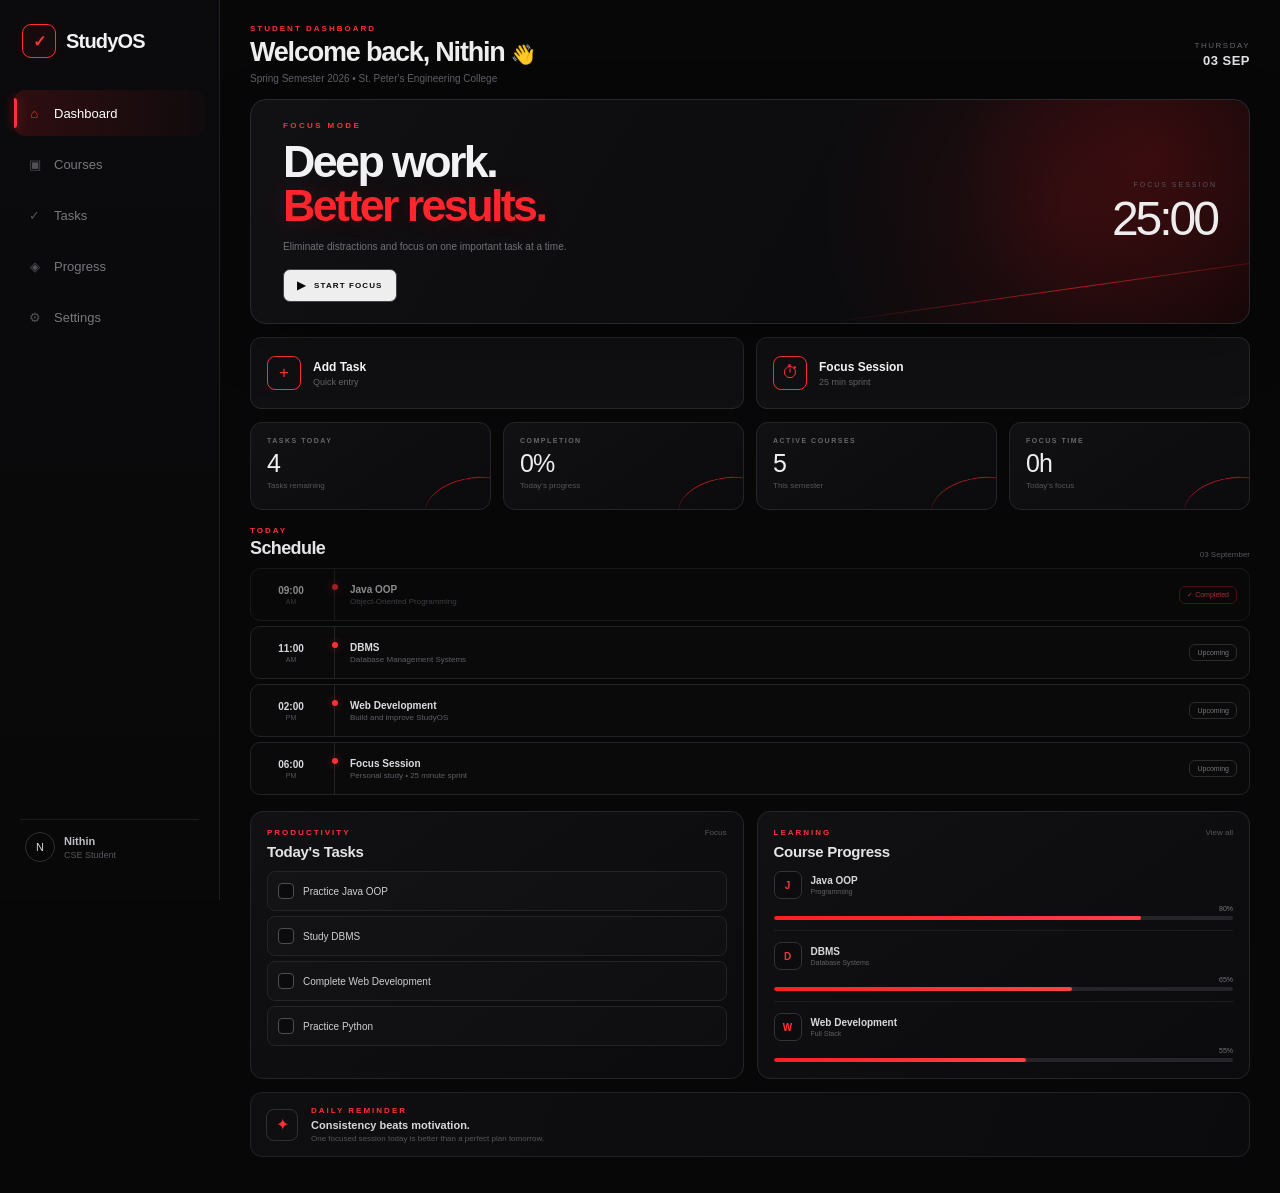
==== commit 25352d83: "Add files via upload" ====
--- a/index.html
+++ b/index.html
@@ -1,884 +1,1111 @@
-<!DOCTYPE html>
-<html lang="en">
-<head>
-    <meta charset="UTF-8">
-
-    <meta
-        name="viewport"
-        content="width=device-width, initial-scale=1.0"
-    >
-
-    <meta
-        name="description"
-        content="Nithin V S — Web Developer creating modern digital experiences."
-    >
-
-    <title>Nithin V S — Web Developer</title>
-
-    <link rel="stylesheet" href="style.css">
-</head>
-
-<body>
-
-    
-
-
-    <!-- =========================================
-         NAVIGATION
-    ========================================== -->
-    <header class="site-header">
-
-        <a href="#home" class="logo">
-            N<span>.</span>
-        </a>
-
-        <nav class="main-nav">
-            <a href="#work">Work</a>
-            <a href="#about">About</a>
-            <a href="#services">Services</a>
-        </nav>
-
-        <a href="#contact" class="nav-contact">
-            Let's Talk
-        </a>
-
-    </header>
-
-
-    <!-- =========================================
-         SCROLL PROGRESS
-    ========================================== -->
-    <div class="scroll-progress">
-        <span></span>
-    </div>
-
-
-    <main>
-
-
-        <!-- =====================================
-             HERO / INTRODUCTION
-        ====================================== -->
-        <section class="hero" id="home">
-
-            <div class="hero-background">
-                <div class="grid"></div>
-                <div class="hero-glow"></div>
-            </div>
-
-            <div class="hero-content">
-
-                <div class="hero-topline">
-                    <span class="status-dot"></span>
-                    <span>AVAILABLE FOR FREELANCE WORK</span>
-                </div>
-
-                <div class="hero-title">
-
-                    <p class="hero-small">
-                        I'M NITHIN — WEB DEVELOPER
-                    </p>
-
-                    <h1>
-                        I BUILD
-                        <span>DIGITAL</span>
-                        EXPERIENCES.
-                    </h1>
-
-                </div>
-
-                <div class="hero-bottom">
-
-                    <p class="hero-description">
-                        I create modern, responsive and
-                        user-focused websites using
-                        HTML, CSS and JavaScript.
-                    </p>
-
-                    <a href="#work" class="hero-cta">
-                        <span>Explore my work</span>
-                        <span class="arrow">↘</span>
-                    </a>
-
-                </div>
-
-            </div>
-
-            <div class="hero-scroll">
-                <span>SCROLL TO EXPLORE</span>
-                <div class="scroll-line"></div>
-            </div>
-
-        </section>
-
-
-        <!-- =====================================
-             INTRO STATEMENT
-        ====================================== -->
-        <section class="statement">
-
-            <div class="section-number">
-                01 / INTRO
-            </div>
-
-            <h2>
-                Websites should not
-                <span>just work.</span>
-                They should be remembered.
-            </h2>
-
-        </section>
-
-
-        <!-- =====================================
-             SELECTED WORK
-        ====================================== -->
-        <section class="work-section" id="work">
-
-            <div class="section-heading">
-
-                <div>
-                    <span class="eyebrow">SELECTED WORK</span>
-
-                    <h2>
-                        Projects
-                    </h2>
-                </div>
-
-                <span class="work-count">
-                    03 PROJECTS
-                </span>
-
-            </div>
-
-
-            <!-- =================================
-                 PROJECT 01 — STUDYOS
-            ================================== -->
-            <article class="project project-one">
-
-                <div class="project-meta">
-
-                    <span class="project-number">
-                        01
-                    </span>
-
-                    <span class="project-category">
-                        WEB APPLICATION
-                    </span>
-
-                </div>
-
-
-                <div class="project-visual">
-
-                    <div class="project-image-placeholder studyos-preview">
-
-    <!-- Browser -->
-    <div class="studyos-browser">
-
-        <div class="studyos-browser-dots">
-            <span></span>
-            <span></span>
-            <span></span>
-        </div>
-
-        <div class="studyos-url">
-            studyos.app
-        </div>
-
-    </div>
-
-
-    <!-- App -->
-    <div class="studyos-app">
-
-        <!-- Sidebar -->
-        <aside class="studyos-sidebar">
-
-            <div class="studyos-brand">
-                <span class="studyos-brand-mark">✓</span>
-                <span>StudyOS</span>
-            </div>
-
-            <div class="studyos-nav">
-
-                <div class="studyos-nav-item active">
-                    <span>▦</span>
-                    Dashboard
-                </div>
-
-                <div class="studyos-nav-item">
-                    <span>▤</span>
-                    Courses
-                </div>
-
-                <div class="studyos-nav-item">
-                    <span>✓</span>
-                    Tasks
-                </div>
-
-                <div class="studyos-nav-item">
-                    <span>◔</span>
-                    Progress
-                </div>
-
-                <div class="studyos-nav-item">
-                    <span>⚙</span>
-                    Settings
-                </div>
-
-            </div>
-
-            <div class="studyos-sidebar-bottom">
-                <span>2026</span>
-                <small>STUDENT WORKSPACE</small>
-            </div>
-
-        </aside>
-
-
-        <!-- Main dashboard -->
-        <main class="studyos-dashboard">
-
-            <div class="studyos-dashboard-top">
-
-                <div>
-                    <small>WELCOME BACK</small>
-
-                    <h3>
-                        Nithin <span>👋</span>
-                    </h3>
-
-                    <p>
-                        Stay focused. Keep moving forward.
-                    </p>
-                </div>
-
-                <div class="studyos-profile">
-                    N
-                </div>
-
-            </div>
-
-
-            <!-- Focus card -->
-            <div class="studyos-focus">
-
-                <div class="studyos-focus-content">
-
-                    <small>FOCUS SESSION</small>
-
-                    <strong>
-                        25:00
-                    </strong>
-
-                    <span>
-                        Deep work session
-                    </span>
-
-                </div>
-
-                <div class="studyos-focus-button">
-                    ▶
-                </div>
-
-            </div>
-
-
-            <!-- Stats -->
-            <div class="studyos-stat-grid">
-
-                <div class="studyos-stat">
-                    <small>TASKS TODAY</small>
-                    <strong>04</strong>
-                    <span>Tasks remaining</span>
-                </div>
-
-                <div class="studyos-stat">
-                    <small>COMPLETION</small>
-                    <strong>72%</strong>
-                    <span>Today's progress</span>
-                </div>
-
-                <div class="studyos-stat">
-                    <small>FOCUS TIME</small>
-                    <strong>2.4h</strong>
-                    <span>Today's focus</span>
-                </div>
-
-            </div>
-
-
-            <!-- Lower dashboard -->
-            <div class="studyos-lower">
-
-                <!-- Schedule -->
-                <div class="studyos-panel">
-
-                    <div class="studyos-panel-heading">
-
-                        <div>
-                            <small>TODAY</small>
-                            <h4>Schedule</h4>
-                        </div>
-
-                        <span>VIEW ALL</span>
-
-                    </div>
-
-                    <div class="studyos-schedule">
-
-                        <div>
-                            <b>09:00</b>
-                            <span>Java OOP</span>
-                            <em>✓</em>
-                        </div>
-
-                        <div>
-                            <b>11:00</b>
-                            <span>DBMS</span>
-                            <em>→</em>
-                        </div>
-
-                        <div>
-                            <b>14:00</b>
-                            <span>Web Development</span>
-                            <em>→</em>
-                        </div>
-
-                    </div>
-
-                </div>
-
-
-                <!-- Courses -->
-                <div class="studyos-panel">
-
-                    <div class="studyos-panel-heading">
-
-                        <div>
-                            <small>LEARNING</small>
-                            <h4>Courses</h4>
-                        </div>
-
-                        <span>03 ACTIVE</span>
-
-                    </div>
-
-                    <div class="studyos-course">
-
-                        <div class="studyos-course-title">
-                            <span>Java OOP</span>
-                            <b>80%</b>
-                        </div>
-
-                        <div class="studyos-progress">
-                            <span style="width:80%"></span>
-                        </div>
-
-                    </div>
-
-                    <div class="studyos-course">
-
-                        <div class="studyos-course-title">
-                            <span>DBMS</span>
-                            <b>65%</b>
-                        </div>
-
-                        <div class="studyos-progress">
-                            <span style="width:65%"></span>
-                        </div>
-
-                    </div>
-
-                    <div class="studyos-course">
-
-                        <div class="studyos-course-title">
-                            <span>Web Development</span>
-                            <b>55%</b>
-                        </div>
-
-                        <div class="studyos-progress">
-                            <span style="width:55%"></span>
-                        </div>
-
-                    </div>
-
-                </div>
-
-            </div>
-
-        </main>
-
-    </div>
-
-</div>
-
-
-                <a href="../student-dashboard/index.html"
-   class="project-link"
-   target="_blank"
-   rel="noopener noreferrer">
-    VIEW PROJECT
-    <span>↗</span>
-</a>
-
-            </article>
-
-
-
-            <!-- =================================
-                 PROJECT 02
-            ================================== -->
-            <article class="project project-two">
-
-                <div class="project-meta">
-
-                    <span class="project-number">
-                        02
-                    </span>
-
-                    <span class="project-category">
-                        LANDING PAGE
-                    </span>
-
-                </div>
-
-
-                <div class="project-visual">
-
-                    <div class="project-image-placeholder gym-preview">
-
-                        <div class="performance-topbar">
-                            <div class="performance-logo">PERFORMANCE<span>.</span></div>
-                            <div class="performance-nav">
-                                <span>TRAIN</span>
-                                <span>PROGRAMS</span>
-                                <span>ABOUT</span>
-                            </div>
-                            <div class="performance-menu">MENU</div>
-                        </div>
-
-                        <div class="performance-hero-copy">
-                            <span class="performance-kicker">NO EXCUSES / JUST PROGRESS</span>
-
-                            <h3>
-                                TRAIN<br>
-                                <span>HARDER.</span>
-                            </h3>
-
-                            <p>
-                                BUILD STRENGTH.<br>
-                                BUILD DISCIPLINE.
-                            </p>
-
-                            <div class="performance-actions">
-                                <div class="performance-button">START TRAINING ↗</div>
-                                <div class="performance-note">01 / 03</div>
-                            </div>
-                        </div>
-
-                        <div class="performance-orbit">
-                            <div class="performance-ring ring-one"></div>
-                            <div class="performance-ring ring-two"></div>
-                            <div class="performance-core">P</div>
-                        </div>
-
-                        <div class="performance-stats">
-                            <div>
-                                <strong>06</strong>
-                                <span>WEEK PROGRAM</span>
-                            </div>
-                            <div>
-                                <strong>24</strong>
-                                <span>WORKOUTS</span>
-                            </div>
-                            <div>
-                                <strong>∞</strong>
-                                <span>LIMITS</span>
-                            </div>
-                        </div>
-
-                    </div>
-                </div>
-
-                <div class="project-info">
-
-                    <div>
-                        <h3>
-                            Performance
-                        </h3>
-
-                        <p>
-                            A bold fitness landing page
-                            focused on strong visual hierarchy,
-                            conversion and responsive design.
-                        </p>
-                    </div>
-
-                    <div class="project-details">
-
-                        <span>HTML</span>
-                        <span>CSS</span>
-                        <span>RESPONSIVE</span>
-
-                    </div>
-
-                </div>
-
-
-                <a href="../performance-gym/index.html"
-   class="project-link"
-   target="_blank"
-   rel="noopener noreferrer">
-    VIEW PROJECT
-    <span>↗</span>
-</a>
-            </article>
-
-
-
-            <!-- =================================
-                 PROJECT 03
-            ================================== -->
-            <article class="project project-three">
-
-                <div class="project-meta">
-
-                    <span class="project-number">
-                        03
-                    </span>
-
-                    <span class="project-category">
-                        CREATIVE WEBSITE
-                    </span>
-
-                </div>
-
-
-                <div class="project-visual">
-
-                    <div class="project-image-placeholder restaurant-preview">
-
-                        <div class="atelier-frame">
-
-                            <div class="atelier-top">
-                                <span>ATELIER</span>
-                                <span>EST. 2026</span>
-                                <span>CHENNAI</span>
-                            </div>
-
-                            <div class="atelier-main">
-
-                                <div class="atelier-side-label">
-                                    MODERN DINING / EXPERIENCE
-                                </div>
-
-                                <div class="atelier-title">
-                                    <span>TASTE</span>
-                                    <span>THE</span>
-                                    <span>MOMENT.</span>
-                                </div>
-
-                                <div class="atelier-copy">
-                                    <span>01</span>
-                                    <p>
-                                        A contemporary dining
-                                        experience shaped by
-                                        atmosphere, craft and detail.
-                                    </p>
-                                </div>
-
-                                <div class="atelier-circle">
-                                    <div class="atelier-circle-inner">
-                                        <span>DISCOVER</span>
-                                        <b>↘</b>
-                                    </div>
-                                </div>
-
-                            </div>
-
-                            <div class="atelier-bottom">
-                                <span>RESTAURANT / BAR / EVENTS</span>
-                                <span>SCROLL TO EXPLORE ↓</span>
-                            </div>
-
-                        </div>
-
-                    </div>
-                </div>
-
-                <div class="project-info">
-
-                    <div>
-                        <h3>
-                            Atelier
-                        </h3>
-
-                        <p>
-                            An editorial restaurant website
-                            combining immersive visuals,
-                            elegant typography and a
-                            cinematic browsing experience.
-                        </p>
-                    </div>
-
-                    <div class="project-details">
-
-                        <span>DESIGN</span>
-                        <span>HTML</span>
-                        <span>CSS</span>
-
-                    </div>
-
-                </div>
-
-
-       <a href="../atelier/index.html"
-   class="project-link"
-   target="_blank"
-   rel="noopener noreferrer">
-    VIEW PROJECT
-    <span>↗</span>
-</a>
-            </article>
-
-        </section>
-
-
-
-        <!-- =====================================
-             ABOUT
-        ====================================== -->
-        <section class="about-section" id="about">
-
-            <div class="section-number">
-                02 / ABOUT
-            </div>
-
-            <div class="about-content">
-
-                <span class="eyebrow">
-                    A LITTLE ABOUT ME
-                </span>
-
-                <h2>
-                    Building on the
-                    <span>web.</span>
-                </h2>
-
-                <p>
-                    I'm Nithin, a Computer Science student
-                    and web developer focused on creating
-                    clean, modern and responsive digital
-                    experiences.
-                </p>
-
-                <p>
-                    I combine development, design thinking
-                    and AI-assisted workflows to turn ideas
-                    into functional websites quickly.
-                </p>
-
-            </div>
-
-        </section>
-
-
-
-        <!-- =====================================
-             SERVICES
-        ====================================== -->
-        <section class="services-section" id="services">
-
-            <div class="section-heading">
-
-                <div>
-                    <span class="eyebrow">
-                        WHAT I DO
-                    </span>
-
-                    <h2>
-                        Services
-                    </h2>
-                </div>
-
-            </div>
-
-
-            <div class="services-list">
-
-                <div class="service">
-
-                    <span class="service-number">
-                        01
-                    </span>
-
-                    <h3>
-                        Landing Pages
-                    </h3>
-
-                    <p>
-                        Clean, responsive landing pages
-                        designed to present a product,
-                        service or idea clearly.
-                    </p>
-
-                    <span class="service-arrow">
-                        ↗
-                    </span>
-
-                </div>
-
-
-                <div class="service">
-
-                    <span class="service-number">
-                        02
-                    </span>
-
-                    <h3>
-                        Portfolio Websites
-                    </h3>
-
-                    <p>
-                        Personal websites that present
-                        your work, identity and skills
-                        with a strong visual presence.
-                    </p>
-
-                    <span class="service-arrow">
-                        ↗
-                    </span>
-
-                </div>
-
-
-                <div class="service">
-
-                    <span class="service-number">
-                        03
-                    </span>
-
-                    <h3>
-                        Website Fixes
-                    </h3>
-
-                    <p>
-                        HTML, CSS and JavaScript fixes,
-                        responsive improvements and
-                        interface adjustments.
-                    </p>
-
-                    <span class="service-arrow">
-                        ↗
-                    </span>
-
-                </div>
-
-
-                <div class="service">
-
-                    <span class="service-number">
-                        04
-                    </span>
-
-                    <h3>
-                        Responsive Design
-                    </h3>
-
-                    <p>
-                        Websites that adapt smoothly
-                        across desktop, tablet and
-                        mobile screens.
-                    </p>
-
-                    <span class="service-arrow">
-                        ↗
-                    </span>
-
-                </div>
-
-            </div>
-
-        </section>
-
-
-
-        <!-- =====================================
-             CONTACT
-        ====================================== -->
-        <section class="contact-section" id="contact">
-
-            <div class="contact-background">
-                <div class="contact-grid"></div>
-            </div>
-
-            <div class="contact-content">
-
-                <span class="eyebrow">
-                    HAVE AN IDEA?
-                </span>
-
-                <h2>
-                    LET'S BUILD
-                    <span>SOMETHING.</span>
-                </h2>
-
-                <a href="mailto:your-email@example.com"
-                   class="contact-button">
-
-                    <span>Let's talk</span>
-                    <span>↗</span>
-
-                </a>
-
-            </div>
-
-        </section>
-
-    </main>
-
-
-
-    <!-- =========================================
-         FOOTER
-    ========================================== -->
-    <footer class="site-footer">
-
-        <div class="footer-logo">
-            N<span>.</span>
-        </div>
-
-        <div class="footer-middle">
-            © 2026 Nithin V S
-        </div>
-
-        <div class="footer-links">
-
-            <a href="#" target="_blank">
-                GitHub
-            </a>
-
-            <a href="#" target="_blank">
-                LinkedIn
-            </a>
-
-            <a href="mailto:your-email@example.com">
-                Email
-            </a>
-
-        </div>
-
-    </footer>
-
-
-
-    <!-- =========================================
-         JAVASCRIPT
-    ========================================== -->
-    <script src="script.js"></script>
-
-</body>
+<!DOCTYPE html>
+<html lang="en">
+<head>
+    <meta charset="UTF-8">
+    <meta name="viewport" content="width=device-width, initial-scale=1.0">
+
+    <title>StudyOS — Student Dashboard</title>
+
+    <link rel="stylesheet" href="style.css">
+</head>
+
+<body>
+
+    <!-- ================= SIDEBAR ================= -->
+
+    <aside class="sidebar">
+
+        <div class="sidebar-top">
+
+            <div class="brand">
+                <div class="brand-icon">✓</div>
+                <h2>StudyOS</h2>
+            </div>
+
+            <nav class="sidebar-nav">
+
+                <a href="#" class="nav-link active" data-section="dashboard">
+                    <span>⌂</span>
+                    <span>Dashboard</span>
+                </a>
+
+                <a href="#" class="nav-link" data-section="courses">
+                    <span>▣</span>
+                    <span>Courses</span>
+                </a>
+
+                <a href="#" class="nav-link" data-section="tasks">
+                    <span>✓</span>
+                    <span>Tasks</span>
+                </a>
+
+                <a href="#" class="nav-link" data-section="progress">
+                    <span>◈</span>
+                    <span>Progress</span>
+                </a>
+
+                <a href="#" class="nav-link" data-section="settings">
+                    <span>⚙</span>
+                    <span>Settings</span>
+                </a>
+
+            </nav>
+
+        </div>
+
+        <div class="sidebar-footer">
+
+            <div class="profile-mini">
+                <div class="profile-avatar">N</div>
+
+                <div>
+                    <strong>Nithin</strong>
+                    <small>CSE Student</small>
+                </div>
+            </div>
+
+        </div>
+
+    </aside>
+
+
+    <!-- ================= MAIN CONTENT ================= -->
+
+    <main class="main-content">
+
+
+        <!-- ================= DASHBOARD ================= -->
+
+        <section id="dashboard" class="page-section active">
+
+            <!-- HEADER -->
+
+            <header class="top-header">
+
+                <div class="student-info">
+                    <p class="eyebrow">STUDENT DASHBOARD</p>
+
+                    <h1>
+                        Welcome back, Nithin
+                        <span>👋</span>
+                    </h1>
+
+                    <p>
+                        Spring Semester 2026 • St. Peter's Engineering College
+                    </p>
+                </div>
+
+                <div class="header-date">
+                    <span>THURSDAY</span>
+                    <strong>03 SEP</strong>
+                </div>
+
+            </header>
+
+
+            <!-- ================= HERO ================= -->
+
+            <section class="hero-card">
+
+                <div class="hero-content">
+
+                    <p class="hero-label">
+                        FOCUS MODE
+                    </p>
+
+                    <h2>
+                        Deep work.<br>
+                        <span>Better results.</span>
+                    </h2>
+
+                    <p class="hero-description">
+                        Eliminate distractions and focus on one important task
+                        at a time.
+                    </p>
+
+                    <button class="hero-button" id="focusButton">
+                        <span>▶</span>
+                        START FOCUS
+                    </button>
+
+                </div>
+
+
+                <div class="hero-timer">
+
+                    <strong id="timerDisplay">25:00</strong>
+
+                    <span>
+                        FOCUS SESSION
+                    </span>
+
+                </div>
+
+            </section>
+
+
+            <!-- ================= QUICK ACTIONS ================= -->
+
+            <section class="quick-actions">
+
+                <button class="action-card" id="quickAddTask">
+
+                    <div class="action-icon">
+                        +
+                    </div>
+
+                    <div>
+                        <strong>Add Task</strong>
+                        <small>Quick entry</small>
+                    </div>
+
+                </button>
+
+
+                <button class="action-card" id="focusButtonSecondary">
+
+                    <div class="action-icon">
+                        ⏱
+                    </div>
+
+                    <div>
+                        <strong>Focus Session</strong>
+                        <small>25 min sprint</small>
+                    </div>
+
+                </button>
+
+            </section>
+
+
+            <!-- ================= STATS ================= -->
+
+            <section class="stats-grid">
+
+                <div class="stat-card">
+
+                    <span class="stat-label">
+                        TASKS TODAY
+                    </span>
+
+                    <strong id="taskCount">
+                        0
+                    </strong>
+
+                    <small>
+                        Tasks remaining
+                    </small>
+
+                </div>
+
+
+                <div class="stat-card">
+
+                    <span class="stat-label">
+                        COMPLETION
+                    </span>
+
+                    <strong id="progressPercent">
+                        0%
+                    </strong>
+
+                    <small>
+                        Today's progress
+                    </small>
+
+                </div>
+
+
+                <div class="stat-card">
+
+                    <span class="stat-label">
+                        ACTIVE COURSES
+                    </span>
+
+                    <strong>
+                        5
+                    </strong>
+
+                    <small>
+                        This semester
+                    </small>
+
+                </div>
+
+
+                <div class="stat-card">
+
+                    <span class="stat-label">
+                        FOCUS TIME
+                    </span>
+
+                    <strong>
+                        0h
+                    </strong>
+
+                    <small>
+                        Today's focus
+                    </small>
+
+                </div>
+
+            </section>
+
+
+            <!-- ================= TODAY'S SCHEDULE ================= -->
+
+            <section class="dashboard-section">
+
+                <div class="section-heading">
+
+                    <div>
+                        <p class="eyebrow">
+                            TODAY
+                        </p>
+
+                        <h2>
+                            Schedule
+                        </h2>
+                    </div>
+
+                    <span class="section-date">
+                        03 September
+                    </span>
+
+                </div>
+
+
+                <div class="schedule-list">
+
+
+                    <!-- SCHEDULE ITEM 1 -->
+
+                    <div class="schedule-item completed">
+
+                        <div class="schedule-time">
+                            <strong>09:00</strong>
+                            <span>AM</span>
+                        </div>
+
+                        <div class="schedule-line">
+                            <span></span>
+                        </div>
+
+                        <div class="schedule-content">
+
+                            <div>
+                                <strong>
+                                    Java OOP
+                                </strong>
+
+                                <p>
+                                    Object-Oriented Programming
+                                </p>
+                            </div>
+
+                            <button class="schedule-status completed-status">
+                                ✓ Completed
+                            </button>
+
+                        </div>
+
+                    </div>
+
+
+                    <!-- SCHEDULE ITEM 2 -->
+
+                    <div class="schedule-item">
+
+                        <div class="schedule-time">
+                            <strong>11:00</strong>
+                            <span>AM</span>
+                        </div>
+
+                        <div class="schedule-line">
+                            <span></span>
+                        </div>
+
+                        <div class="schedule-content">
+
+                            <div>
+                                <strong>
+                                    DBMS
+                                </strong>
+
+                                <p>
+                                    Database Management Systems
+                                </p>
+                            </div>
+
+                            <button class="schedule-status">
+                                Upcoming
+                            </button>
+
+                        </div>
+
+                    </div>
+
+
+                    <!-- SCHEDULE ITEM 3 -->
+
+                    <div class="schedule-item">
+
+                        <div class="schedule-time">
+                            <strong>02:00</strong>
+                            <span>PM</span>
+                        </div>
+
+                        <div class="schedule-line">
+                            <span></span>
+                        </div>
+
+                        <div class="schedule-content">
+
+                            <div>
+                                <strong>
+                                    Web Development
+                                </strong>
+
+                                <p>
+                                    Build and improve StudyOS
+                                </p>
+                            </div>
+
+                            <button class="schedule-status">
+                                Upcoming
+                            </button>
+
+                        </div>
+
+                    </div>
+
+
+                    <!-- SCHEDULE ITEM 4 -->
+
+                    <div class="schedule-item">
+
+                        <div class="schedule-time">
+                            <strong>06:00</strong>
+                            <span>PM</span>
+                        </div>
+
+                        <div class="schedule-line">
+                            <span></span>
+                        </div>
+
+                        <div class="schedule-content">
+
+                            <div>
+                                <strong>
+                                    Focus Session
+                                </strong>
+
+                                <p>
+                                    Personal study • 25 minute sprint
+                                </p>
+                            </div>
+
+                            <button class="schedule-status">
+                                Upcoming
+                            </button>
+
+                        </div>
+
+                    </div>
+
+                </div>
+
+            </section>
+
+
+            <!-- ================= TASKS + COURSES ================= -->
+
+            <section class="dashboard-columns">
+
+
+                <!-- TASKS -->
+
+                <div class="dashboard-panel">
+
+                    <div class="panel-header">
+
+                        <div>
+                            <p class="eyebrow">
+                                PRODUCTIVITY
+                            </p>
+
+                            <h2>
+                                Today's Tasks
+                            </h2>
+                        </div>
+
+                        <span>
+                            Focus
+                        </span>
+
+                    </div>
+
+
+                    <div class="task-list" id="dashboardTaskList">
+
+
+                        <label class="task">
+
+                            <input type="checkbox">
+
+                            <span class="task-check"></span>
+
+                            <span class="task-text">
+                                Practice Java OOP
+                            </span>
+
+                        </label>
+
+
+                        <label class="task">
+
+                            <input type="checkbox">
+
+                            <span class="task-check"></span>
+
+                            <span class="task-text">
+                                Study DBMS
+                            </span>
+
+                        </label>
+
+
+                        <label class="task">
+
+                            <input type="checkbox">
+
+                            <span class="task-check"></span>
+
+                            <span class="task-text">
+                                Complete Web Development
+                            </span>
+
+                        </label>
+
+
+                        <label class="task">
+
+                            <input type="checkbox">
+
+                            <span class="task-check"></span>
+
+                            <span class="task-text">
+                                Practice Python
+                            </span>
+
+                        </label>
+
+                    </div>
+
+                </div>
+
+
+                <!-- COURSES -->
+
+                <div class="dashboard-panel">
+
+                    <div class="panel-header">
+
+                        <div>
+                            <p class="eyebrow">
+                                LEARNING
+                            </p>
+
+                            <h2>
+                                Course Progress
+                            </h2>
+                        </div>
+
+                        <span>
+                            View all
+                        </span>
+
+                    </div>
+
+
+                    <div class="course-list">
+
+
+                        <div class="course-item">
+
+                            <div class="course-info">
+
+                                <div class="course-icon">
+                                    J
+                                </div>
+
+                                <div>
+                                    <strong>
+                                        Java OOP
+                                    </strong>
+
+                                    <small>
+                                        Programming
+                                    </small>
+                                </div>
+
+                            </div>
+
+                            <div class="course-progress">
+
+                                <div class="progress-top">
+                                    <span>80%</span>
+                                </div>
+
+                                <div class="progress-bar">
+                                    <span style="width: 80%;"></span>
+                                </div>
+
+                            </div>
+
+                        </div>
+
+
+                        <div class="course-item">
+
+                            <div class="course-info">
+
+                                <div class="course-icon">
+                                    D
+                                </div>
+
+                                <div>
+                                    <strong>
+                                        DBMS
+                                    </strong>
+
+                                    <small>
+                                        Database Systems
+                                    </small>
+                                </div>
+
+                            </div>
+
+                            <div class="course-progress">
+
+                                <div class="progress-top">
+                                    <span>65%</span>
+                                </div>
+
+                                <div class="progress-bar">
+                                    <span style="width: 65%;"></span>
+                                </div>
+
+                            </div>
+
+                        </div>
+
+
+                        <div class="course-item">
+
+                            <div class="course-info">
+
+                                <div class="course-icon">
+                                    W
+                                </div>
+
+                                <div>
+                                    <strong>
+                                        Web Development
+                                    </strong>
+
+                                    <small>
+                                        Full Stack
+                                    </small>
+                                </div>
+
+                            </div>
+
+                            <div class="course-progress">
+
+                                <div class="progress-top">
+                                    <span>55%</span>
+                                </div>
+
+                                <div class="progress-bar">
+                                    <span style="width: 55%;"></span>
+                                </div>
+
+                            </div>
+
+                        </div>
+
+                    </div>
+
+                </div>
+
+            </section>
+
+
+            <!-- ================= MOTIVATION ================= -->
+
+            <section class="motivation-card">
+
+                <div class="motivation-icon">
+                    ✦
+                </div>
+
+                <div>
+
+                    <p class="eyebrow">
+                        DAILY REMINDER
+                    </p>
+
+                    <h3>
+                        Consistency beats motivation.
+                    </h3>
+
+                    <p>
+                        One focused session today is better than a perfect
+                        plan tomorrow.
+                    </p>
+
+                </div>
+
+            </section>
+
+        </section>
+
+
+
+        <!-- ================= COURSES PAGE ================= -->
+
+        <section id="courses" class="page-section">
+
+            <header class="page-header">
+
+                <div>
+                    <p class="eyebrow">
+                        LEARNING
+                    </p>
+
+                    <h1>
+                        Courses
+                    </h1>
+
+                    <p>
+                        Track your semester subjects and learning progress.
+                    </p>
+                </div>
+
+            </header>
+
+
+            <div class="course-grid">
+
+                <div class="dashboard-panel">
+                    <div class="course-icon">J</div>
+                    <h2>Java OOP</h2>
+                    <p>Object-Oriented Programming</p>
+
+                    <div class="progress-bar">
+                        <span style="width: 80%;"></span>
+                    </div>
+
+                    <strong>80% complete</strong>
+                </div>
+
+
+                <div class="dashboard-panel">
+                    <div class="course-icon">D</div>
+                    <h2>DBMS</h2>
+                    <p>Database Management Systems</p>
+
+                    <div class="progress-bar">
+                        <span style="width: 65%;"></span>
+                    </div>
+
+                    <strong>65% complete</strong>
+                </div>
+
+
+                <div class="dashboard-panel">
+                    <div class="course-icon">W</div>
+                    <h2>Web Development</h2>
+                    <p>Frontend & Backend Development</p>
+
+                    <div class="progress-bar">
+                        <span style="width: 55%;"></span>
+                    </div>
+
+                    <strong>55% complete</strong>
+                </div>
+
+            </div>
+
+        </section>
+
+
+
+        <!-- ================= TASKS PAGE ================= -->
+
+        <section id="tasks" class="page-section">
+
+            <header class="page-header">
+
+                <div>
+                    <p class="eyebrow">
+                        PRODUCTIVITY
+                    </p>
+
+                    <h1>
+                        Tasks
+                    </h1>
+
+                    <p>
+                        Manage everything you need to complete.
+                    </p>
+                </div>
+
+                <button class="hero-button" id="addTaskPage">
+                    + ADD TASK
+                </button>
+
+            </header>
+
+
+            <div class="dashboard-panel">
+
+                <div class="panel-header">
+
+                    <div>
+                        <p class="eyebrow">
+                            TASK LIST
+                        </p>
+
+                        <h2>
+                            All Tasks
+                        </h2>
+                    </div>
+
+                </div>
+
+
+                <div class="task-list" id="allTaskList">
+
+                    <!-- Tasks will be populated by JavaScript -->
+
+                </div>
+
+            </div>
+
+        </section>
+
+
+
+        <!-- ================= PROGRESS PAGE ================= -->
+
+        <section id="progress" class="page-section">
+
+            <header class="page-header">
+
+                <div>
+                    <p class="eyebrow">
+                        ANALYTICS
+                    </p>
+
+                    <h1>
+                        Your Progress
+                    </h1>
+
+                    <p>
+                        See how consistently you're moving forward.
+                    </p>
+                </div>
+
+            </header>
+
+
+            <div class="stats-grid">
+
+                <div class="stat-card">
+
+                    <span class="stat-label">
+                        COMPLETION
+                    </span>
+
+                    <strong id="progressPagePercent">
+                        0%
+                    </strong>
+
+                    <small>
+                        Today's progress
+                    </small>
+
+                </div>
+
+
+                <div class="stat-card">
+
+                    <span class="stat-label">
+                        TASKS
+                    </span>
+
+                    <strong id="progressPageTasks">
+                        0
+                    </strong>
+
+                    <small>
+                        Total tasks
+                    </small>
+
+                </div>
+
+
+                <div class="stat-card">
+
+                    <span class="stat-label">
+                        COURSES
+                    </span>
+
+                    <strong>
+                        5
+                    </strong>
+
+                    <small>
+                        Active courses
+                    </small>
+
+                </div>
+
+            </div>
+
+
+            <div class="dashboard-panel">
+
+                <div class="panel-header">
+
+                    <div>
+                        <p class="eyebrow">
+                            OVERVIEW
+                        </p>
+
+                        <h2>
+                            Learning Progress
+                        </h2>
+                    </div>
+
+                </div>
+
+
+                <div class="course-list">
+
+                    <div class="course-item">
+
+                        <div class="course-info">
+
+                            <div class="course-icon">
+                                J
+                            </div>
+
+                            <div>
+                                <strong>
+                                    Java OOP
+                                </strong>
+
+                                <small>
+                                    80% complete
+                                </small>
+                            </div>
+
+                        </div>
+
+                        <div class="course-progress">
+
+                            <div class="progress-bar">
+                                <span style="width: 80%;"></span>
+                            </div>
+
+                        </div>
+
+                    </div>
+
+
+                    <div class="course-item">
+
+                        <div class="course-info">
+
+                            <div class="course-icon">
+                                D
+                            </div>
+
+                            <div>
+                                <strong>
+                                    DBMS
+                                </strong>
+
+                                <small>
+                                    65% complete
+                                </small>
+                            </div>
+
+                        </div>
+
+                        <div class="course-progress">
+
+                            <div class="progress-bar">
+                                <span style="width: 65%;"></span>
+                            </div>
+
+                        </div>
+
+                    </div>
+
+
+                    <div class="course-item">
+
+                        <div class="course-info">
+
+                            <div class="course-icon">
+                                W
+                            </div>
+
+                            <div>
+                                <strong>
+                                    Web Development
+                                </strong>
+
+                                <small>
+                                    55% complete
+                                </small>
+                            </div>
+
+                        </div>
+
+                        <div class="course-progress">
+
+                            <div class="progress-bar">
+                                <span style="width: 55%;"></span>
+                            </div>
+
+                        </div>
+
+                    </div>
+
+                </div>
+
+            </div>
+
+        </section>
+
+
+
+        <!-- ================= SETTINGS PAGE ================= -->
+
+        <section id="settings" class="page-section">
+
+            <header class="page-header">
+
+                <div>
+                    <p class="eyebrow">
+                        PREFERENCES
+                    </p>
+
+                    <h1>
+                        Settings
+                    </h1>
+
+                    <p>
+                        Customize your StudyOS experience.
+                    </p>
+                </div>
+
+            </header>
+
+
+            <div class="dashboard-panel">
+
+                <div class="panel-header">
+
+                    <div>
+                        <p class="eyebrow">
+                            PROFILE
+                        </p>
+
+                        <h2>
+                            Student Profile
+                        </h2>
+                    </div>
+
+                </div>
+
+
+                <div class="settings-content">
+
+                    <div class="setting-row">
+
+                        <div>
+                            <strong>
+                                Name
+                            </strong>
+
+                            <small>
+                                Your display name
+                            </small>
+                        </div>
+
+                        <span>
+                            Nithin
+                        </span>
+
+                    </div>
+
+
+                    <div class="setting-row">
+
+                        <div>
+                            <strong>
+                                Course
+                            </strong>
+
+                            <small>
+                                Current degree
+                            </small>
+                        </div>
+
+                        <span>
+                            B.E. Computer Science
+                        </span>
+
+                    </div>
+
+
+                    <div class="setting-row">
+
+                        <div>
+                            <strong>
+                                College
+                            </strong>
+
+                            <small>
+                                Institution
+                            </small>
+                        </div>
+
+                        <span>
+                            St. Peter's Engineering College
+                        </span>
+
+                    </div>
+
+                </div>
+
+            </div>
+
+        </section>
+
+
+    </main>
+
+
+    <!-- ================= JAVASCRIPT ================= -->
+
+    <script src="script.js"></script>
+
+</body>
 </html>
--- a/style.css
+++ b/style.css
@@ -1,3867 +1,1074 @@
-/* =========================================================
-   NITHIN V S — FUTURISTIC PORTFOLIO
-   CINEMATIC PORTFOLIO CSS
-========================================================= */
-
-
-/* =========================================================
-   01. RESET
-========================================================= */
-
-* {
-    margin: 0;
-    padding: 0;
-    box-sizing: border-box;
-}
-
-html {
-    scroll-behavior: smooth;
-    background: #080808;
-}
-
-body {
-    background: #080808;
-    color: #f2eee8;
-    font-family: Arial, Helvetica, sans-serif;
-    overflow-x: hidden;
-    line-height: 1.5;
-}
-
-a {
-    color: inherit;
-    text-decoration: none;
-}
-
-button,
-a {
-    -webkit-tap-highlight-color: transparent;
-}
-
-::selection {
-    background: #ff3038;
-    color: #ffffff;
-}
-
-
-/* =========================================================
-   02. CUSTOM SCROLLBAR
-========================================================= */
-
-::-webkit-scrollbar {
-    width: 6px;
-}
-
-::-webkit-scrollbar-track {
-    background: #080808;
-}
-
-::-webkit-scrollbar-thumb {
-    background: #333333;
-}
-
-::-webkit-scrollbar-thumb:hover {
-    background: #ff3038;
-}
-
-
-/* =========================================================
-   03. HEADER
-========================================================= */
-
-.site-header {
-    position: fixed;
-    top: 0;
-    left: 0;
-
-    width: 100%;
-    height: 88px;
-
-    padding: 0 4vw;
-
-    display: flex;
-    align-items: center;
-    justify-content: space-between;
-
-    z-index: 1000;
-
-    background:
-        linear-gradient(
-            to bottom,
-            rgba(8, 8, 8, 0.92),
-            rgba(8, 8, 8, 0)
-        );
-
-    backdrop-filter: blur(4px);
-}
-
-.logo {
-    font-size: 27px;
-    font-weight: 800;
-    letter-spacing: -2px;
-}
-
-.logo span,
-.footer-logo span {
-    color: #ff3038;
-}
-
-.main-nav {
-    display: flex;
-    gap: 38px;
-
-    position: absolute;
-    left: 50%;
-
-    transform:
-        translateX(-50%);
-}
-
-.main-nav a {
-    position: relative;
-
-    font-size: 10px;
-    font-weight: 600;
-
-    text-transform: uppercase;
-    letter-spacing: 2px;
-
-    color: #777777;
-
-    transition:
-        color 0.3s ease;
-}
-
-.main-nav a::after {
-    content: "";
-
-    position: absolute;
-
-    left: 0;
-    bottom: -7px;
-
-    width: 0;
-    height: 1px;
-
-    background: #ff3038;
-
-    transition:
-        width 0.3s ease;
-}
-
-.main-nav a:hover {
-    color: #ffffff;
-}
-
-.main-nav a:hover::after {
-    width: 100%;
-}
-
-.main-nav a.active {
-    color: #ffffff;
-}
-
-.main-nav a.active::after {
-    width: 100%;
-}
-
-.nav-contact {
-    border: 1px solid #333333;
-
-    padding: 13px 20px;
-
-    font-size: 10px;
-    font-weight: 600;
-
-    letter-spacing: 2px;
-    text-transform: uppercase;
-
-    transition:
-        background 0.3s ease,
-        border-color 0.3s ease,
-        color 0.3s ease;
-}
-
-.nav-contact:hover {
-    background: #ff3038;
-    border-color: #ff3038;
-    color: #ffffff;
-}
-
-
-/* =========================================================
-   04. SCROLL PROGRESS
-========================================================= */
-
-.scroll-progress {
-    position: fixed;
-
-    right: 22px;
-    top: 50%;
-
-    transform:
-        translateY(-50%);
-
-    width: 1px;
-    height: 100px;
-
-    background: #292929;
-
-    z-index: 1001;
-}
-
-.scroll-progress span {
-    display: block;
-
-    width: 1px;
-    height: 0%;
-
-    background: #ff3038;
-
-    transition:
-        height 0.1s linear;
-}
-
-
-/* =========================================================
-   05. HERO
-========================================================= */
-
-.hero {
-    position: relative;
-
-    min-height: 100vh;
-    height: 100vh;
-
-    display: flex;
-    align-items: center;
-
-    overflow: hidden;
-}
-
-.hero-background {
-    position: absolute;
-    inset: 0;
-
-    overflow: hidden;
-
-    pointer-events: none;
-}
-
-.grid {
-    position: absolute;
-    inset: 0;
-
-    opacity: 0.45;
-
-    background-image:
-        linear-gradient(
-            rgba(255, 255, 255, 0.035) 1px,
-            transparent 1px
-        ),
-        linear-gradient(
-            90deg,
-            rgba(255, 255, 255, 0.035) 1px,
-            transparent 1px
-        );
-
-    background-size: 80px 80px;
-
-    mask-image:
-        linear-gradient(
-            to bottom,
-            black,
-            transparent 85%
-        );
-}
-
-.hero-glow {
-    position: absolute;
-
-    width: 650px;
-    height: 650px;
-
-    top: 35%;
-    right: 5%;
-
-    transform:
-        translateY(-50%);
-
-    background:
-        radial-gradient(
-            circle,
-            rgba(255, 48, 56, 0.10),
-            transparent 68%
-        );
-
-    filter: blur(20px);
-}
-
-.hero-content {
-    position: relative;
-
-    width: 100%;
-
-    padding:
-        120px
-        8vw
-        80px;
-
-    z-index: 2;
-}
-
-.hero-topline {
-    display: flex;
-    align-items: center;
-
-    gap: 12px;
-
-    margin-bottom: 55px;
-
-    font-family:
-        "Courier New",
-        monospace;
-
-    font-size: 10px;
-    letter-spacing: 3px;
-
-    color: #8b8b8b;
-}
-
-.status-dot {
-    width: 8px;
-    height: 8px;
-
-    border-radius: 50%;
-
-    background: #58d87a;
-
-    box-shadow:
-        0 0 12px
-        rgba(88, 216, 122, 0.55);
-}
-
-.hero-title {
-    max-width: 1200px;
-}
-
-.hero-small {
-    margin-bottom: 18px;
-
-    font-family:
-        "Courier New",
-        monospace;
-
-    font-size: 10px;
-    letter-spacing: 3px;
-
-    color: #666666;
-}
-
-.hero h1 {
-    font-size:
-        clamp(
-            70px,
-            10.5vw,
-            170px
-        );
-
-    line-height: 0.78;
-
-    font-weight: 800;
-
-    letter-spacing: -0.085em;
-
-    text-transform: uppercase;
-
-    color: #f4f0eb;
-}
-
-.hero h1 span {
-    display: block;
-
-    color: transparent;
-
-    -webkit-text-stroke:
-        1px #777777;
-
-    text-stroke:
-        1px #777777;
-
-    transition:
-        color 0.5s ease,
-        -webkit-text-stroke 0.5s ease;
-}
-
-.hero h1:hover span {
-    color: #ff3038;
-
-    -webkit-text-stroke:
-        1px #ff3038;
-}
-
-.hero-bottom {
-    display: flex;
-
-    align-items: flex-end;
-    justify-content: space-between;
-
-    max-width: 1100px;
-
-    margin-top: 65px;
-}
-
-.hero-description {
-    max-width: 480px;
-
-    color: #8b8b8b;
-
-    font-size: 15px;
-    line-height: 1.8;
-}
-
-.hero-cta {
-    display: flex;
-    align-items: center;
-
-    gap: 20px;
-
-    padding: 18px 0;
-
-    border-bottom:
-        1px solid #444444;
-
-    font-size: 11px;
-
-    text-transform: uppercase;
-    letter-spacing: 2px;
-
-    transition:
-        color 0.3s ease,
-        border-color 0.3s ease;
-}
-
-.hero-cta .arrow {
-    font-size: 20px;
-
-    transition:
-        transform 0.3s ease;
-}
-
-.hero-cta:hover {
-    color: #ff3038;
-
-    border-color: #ff3038;
-}
-
-.hero-cta:hover .arrow {
-    transform:
-        translate(5px, 5px);
-}
-
-.hero-scroll {
-    position: absolute;
-
-    left: 4vw;
-    bottom: 32px;
-
-    display: flex;
-    align-items: center;
-
-    gap: 15px;
-
-    font-family:
-        "Courier New",
-        monospace;
-
-    font-size: 8px;
-    letter-spacing: 2px;
-
-    color: #555555;
-
-    z-index: 3;
-}
-
-.scroll-line {
-    width: 55px;
-    height: 1px;
-
-    background: #555555;
-}
-
-
-/* =========================================================
-   06. STATEMENT
-========================================================= */
-
-.statement {
-    position: relative;
-
-    min-height: 90vh;
-
-    padding:
-        15vh
-        8vw;
-
-    display: flex;
-
-    flex-direction: column;
-    justify-content: center;
-
-    border-top:
-        1px solid #181818;
-}
-
-.section-number {
-    margin-bottom: 65px;
-
-    font-family:
-        "Courier New",
-        monospace;
-
-    font-size: 9px;
-    letter-spacing: 3px;
-
-    color: #5e5e5e;
-}
-
-.statement h2 {
-    max-width: 1050px;
-
-    font-size:
-        clamp(
-            50px,
-            7vw,
-            110px
-        );
-
-    line-height: 0.95;
-
-    letter-spacing: -0.06em;
-
-    font-weight: 600;
-
-    color: #eeeeea;
-}
-
-.statement h2 span {
-    color: #ff3038;
-}
-
-
-/* =========================================================
-   07. WORK SECTION
-========================================================= */
-
-.work-section {
-    position: relative;
-
-    padding:
-        12vh
-        4vw
-        15vh;
-
-    border-top:
-        1px solid #181818;
-}
-
-.section-heading {
-    display: flex;
-
-    align-items: flex-end;
-    justify-content: space-between;
-
-    margin-bottom: 100px;
-
-    padding:
-        0
-        4vw;
-}
-
-.eyebrow {
-    display: block;
-
-    margin-bottom: 15px;
-
-    font-family:
-        "Courier New",
-        monospace;
-
-    font-size: 9px;
-    letter-spacing: 3px;
-
-    color: #686868;
-}
-
-.section-heading h2 {
-    font-size:
-        clamp(
-            50px,
-            7vw,
-            100px
-        );
-
-    line-height: 0.85;
-
-    letter-spacing: -0.07em;
-}
-
-.work-count {
-    font-family:
-        "Courier New",
-        monospace;
-
-    font-size: 9px;
-    letter-spacing: 2px;
-
-    color: #5d5d5d;
-}
-
-
-/* =========================================================
-   08. PROJECT
-========================================================= */
-
-.project {
-    position: relative;
-
-    min-height: 100vh;
-
-    margin-bottom: 15vh;
-
-    display: flex;
-
-    flex-direction: column;
-
-    border-top:
-        1px solid #242424;
-}
-
-.project-meta {
-    display: flex;
-
-    justify-content: space-between;
-
-    padding: 20px 0;
-
-    font-family:
-        "Courier New",
-        monospace;
-
-    font-size: 9px;
-    letter-spacing: 2px;
-
-    color: #626262;
-}
-
-.project-number {
-    color: #ff3038;
-}
-
-
-/* =========================================================
-   09. PROJECT VISUAL
-========================================================= */
-
-.project-visual {
-    position: relative;
-
-    width: 100%;
-
-    height:
-        min(
-            68vh,
-            760px
-        );
-
-    overflow: hidden;
-
-    background: #111111;
-
-    border:
-        1px solid #292929;
-}
-
-.project-image-placeholder {
-    position: absolute;
-
-    inset: 0;
-
-    overflow: hidden;
-
-    clip-path:
-        inset(
-            0
-            0
-            100%
-            0
-        );
-
-    transform:
-        scale(1.18);
-
-    filter:
-        blur(10px);
-
-    transition:
-        clip-path
-        1.4s
-        cubic-bezier(
-            0.16,
-            1,
-            0.3,
-            1
-        ),
-
-        transform
-        1.4s
-        cubic-bezier(
-            0.16,
-            1,
-            0.3,
-            1
-        ),
-
-        filter
-        1.1s
-        ease;
-}
-
-.project.project-active
-.project-image-placeholder {
-    clip-path:
-        inset(0 0 0% 0);
-
-    transform:
-        scale(1);
-
-    filter:
-        blur(0);
-}
-
-.project:hover
-.project-image-placeholder {
-    transform:
-        scale(1.025);
-}
-
-
-/* =========================================================
-   10. STUDYOS PREVIEW
-========================================================= */
-
-.studyos-preview {
-    background:
-        radial-gradient(
-            circle at 75% 30%,
-            rgba(255, 48, 56, 0.18),
-            transparent 30%
-        ),
-
-        linear-gradient(
-            135deg,
-            #151515,
-            #0d0d0e
-        );
-}
-
-.browser-bar {
-    position: absolute;
-
-    top: 8%;
-    left: 7%;
-    right: 7%;
-
-    height: 38px;
-
-    display: flex;
-    align-items: center;
-
-    gap: 7px;
-
-    padding:
-        0 14px;
-
-    background: #090909;
-
-    border:
-        1px solid #292929;
-}
-
-.browser-bar > span {
-    width: 7px;
-    height: 7px;
-
-    border-radius: 50%;
-
-    background: #444444;
-}
-
-.browser-address {
-    margin-left: 20px;
-
-    font-family:
-        "Courier New",
-        monospace;
-
-    font-size: 8px;
-    letter-spacing: 1px;
-
-    color: #555555;
-}
-
-.preview-content {
-    position: absolute;
-
-    top:
-        calc(
-            8% + 38px
-        );
-
-    left: 7%;
-    right: 7%;
-    bottom: 8%;
-
-    display: flex;
-
-    background: #0b0b0d;
-
-    border:
-        1px solid #242424;
-}
-
-.preview-sidebar {
-    width: 20%;
-
-    display: flex;
-
-    flex-direction: column;
-
-    gap: 24px;
-
-    padding:
-        35px
-        25px;
-
-    border-right:
-        1px solid #242424;
-
-    font-size: 9px;
-
-    color: #666666;
-}
-
-.preview-sidebar strong {
-    margin-bottom: 30px;
-
-    font-size: 14px;
-
-    color: #f4f4f4;
-}
-
-.preview-sidebar
-span:first-of-type {
-    color: #ff3038;
-}
-
-.preview-main {
-    flex: 1;
-
-    padding: 55px;
-}
-
-.preview-main small {
-    font-family:
-        "Courier New",
-        monospace;
-
-    font-size: 8px;
-    letter-spacing: 2px;
-
-    color: #666666;
-}
-
-.preview-main h3 {
-    margin-top: 14px;
-
-    font-size:
-        clamp(
-            30px,
-            4vw,
-            60px
-        );
-
-    line-height: 1;
-
-    letter-spacing: -0.06em;
-}
-
-.preview-cards {
-    display: grid;
-
-    grid-template-columns:
-        repeat(
-            3,
-            1fr
-        );
-
-    gap: 15px;
-
-    margin-top: 50px;
-}
-
-.preview-cards div {
-    height: 120px;
-
-    background:
-        linear-gradient(
-            135deg,
-            #18181b,
-            #101012
-        );
-
-    border:
-        1px solid #252529;
-}
-
-
-/* =========================================================
-   11. GYM PREVIEW
-========================================================= */
-
-.gym-preview {
-    background:
-        linear-gradient(
-            120deg,
-            rgba(0, 0, 0, 0.9),
-            rgba(30, 30, 30, 0.3)
-        ),
-
-        radial-gradient(
-            circle at 70% 50%,
-            rgba(255, 48, 56, 0.2),
-            transparent 35%
-        ),
-
-        #101010;
-}
-
-.mockup-content {
-    position: absolute;
-
-    left: 8%;
-    top: 50%;
-
-    transform:
-        translateY(-50%);
-}
-
-.mockup-content > span {
-    font-family:
-        "Courier New",
-        monospace;
-
-    font-size: 9px;
-    letter-spacing: 4px;
-
-    color: #ff3038;
-}
-
-.mockup-content h3 {
-    margin-top: 20px;
-
-    font-size:
-        clamp(
-            70px,
-            11vw,
-            180px
-        );
-
-    line-height: 0.78;
-
-    letter-spacing: -0.08em;
-}
-
-.mockup-button {
-    display: inline-block;
-
-    margin-top: 40px;
-
-    padding:
-        15px
-        24px;
-
-    border:
-        1px solid #444444;
-
-    font-size: 9px;
-    letter-spacing: 2px;
-}
-
-
-/* =========================================================
-   12. RESTAURANT PREVIEW
-========================================================= */
-
-.restaurant-preview {
-    background:
-        linear-gradient(
-            rgba(0, 0, 0, 0.4),
-            rgba(0, 0, 0, 0.8)
-        ),
-
-        radial-gradient(
-            circle at 70% 30%,
-            rgba(255, 255, 255, 0.08),
-            transparent 30%
-        ),
-
-        #191715;
-}
-
-.restaurant-content {
-    position: absolute;
-
-    left: 50%;
-    top: 50%;
-
-    transform:
-        translate(
-            -50%,
-            -50%
-        );
-
-    width: 80%;
-
-    text-align: center;
-}
-
-.restaurant-content > span {
-    font-family:
-        "Courier New",
-        monospace;
-
-    font-size: 9px;
-    letter-spacing: 5px;
-
-    color: #aaa39b;
-}
-
-.restaurant-content h3 {
-    margin:
-        25px
-        0;
-
-    font-family:
-        Georgia,
-        serif;
-
-    font-size:
-        clamp(
-            65px,
-            10vw,
-            160px
-        );
-
-    line-height: 0.75;
-
-    font-weight: 400;
-
-    letter-spacing: -0.06em;
-}
-
-.restaurant-content p {
-    font-family:
-        "Courier New",
-        monospace;
-
-    font-size: 8px;
-    letter-spacing: 4px;
-
-    color: #8b847b;
-}
-
-
-/* =========================================================
-   13. PROJECT INFORMATION
-========================================================= */
-
-.project-info {
-    display: flex;
-
-    justify-content: space-between;
-
-    gap: 60px;
-
-    padding:
-        35px
-        0;
-}
-
-.project-info h3 {
-    margin-bottom: 12px;
-
-    font-size:
-        clamp(
-            28px,
-            3vw,
-            48px
-        );
-
-    letter-spacing: -0.05em;
-
-    opacity: 0;
-
-    transform:
-        translateY(28px);
-
-    transition:
-        opacity
-        0.9s
-        ease,
-
-        transform
-        0.9s
-        cubic-bezier(
-            0.16,
-            1,
-            0.3,
-            1
-        );
-}
-
-.project-info p {
-    max-width: 520px;
-
-    color: #737373;
-
-    font-size: 13px;
-    line-height: 1.8;
-
-    opacity: 0;
-
-    transform:
-        translateY(28px);
-
-    transition:
-        opacity
-        0.9s
-        ease
-        0.1s,
-
-        transform
-        0.9s
-        cubic-bezier(
-            0.16,
-            1,
-            0.3,
-            1
-        )
-        0.1s;
-}
-
-.project.project-active
-.project-info h3,
-
-.project.project-active
-.project-info p {
-    opacity: 1;
-
-    transform:
-        translateY(0);
-}
-
-.project-details {
-    display: flex;
-
-    align-items: flex-start;
-
-    gap: 10px;
-
-    flex-wrap: wrap;
-
-    max-width: 300px;
-}
-
-.project-details span {
-    padding:
-        8px
-        10px;
-
-    border:
-        1px solid #2b2b2b;
-
-    font-family:
-        "Courier New",
-        monospace;
-
-    font-size: 8px;
-    letter-spacing: 1px;
-
-    color: #777777;
-
-    opacity: 0;
-
-    transform:
-        translateY(18px);
-
-    transition:
-        opacity
-        0.7s
-        ease,
-
-        transform
-        0.7s
-        cubic-bezier(
-            0.16,
-            1,
-            0.3,
-            1
-        );
-}
-
-.project.project-active
-.project-details span {
-    opacity: 1;
-
-    transform:
-        translateY(0);
-}
-
-.project.project-active
-.project-details
-span:nth-child(1) {
-    transition-delay: 0.2s;
-}
-
-.project.project-active
-.project-details
-span:nth-child(2) {
-    transition-delay: 0.28s;
-}
-
-.project.project-active
-.project-details
-span:nth-child(3) {
-    transition-delay: 0.36s;
-}
-
-.project-link {
-    display: flex;
-
-    align-items: center;
-
-    gap: 15px;
-
-    width: fit-content;
-
-    padding-bottom: 10px;
-
-    border-bottom:
-        1px solid #444444;
-
-    font-size: 9px;
-    letter-spacing: 2px;
-
-    opacity: 0;
-
-    transform:
-        translateY(18px);
-
-    transition:
-        color
-        0.3s
-        ease,
-
-        border-color
-        0.3s
-        ease,
-
-        opacity
-        0.7s
-        ease
-        0.45s,
-
-        transform
-        0.7s
-        cubic-bezier(
-            0.16,
-            1,
-            0.3,
-            1
-        )
-        0.45s;
-}
-
-.project.project-active
-.project-link {
-    opacity: 1;
-
-    transform:
-        translateY(0);
-}
-
-.project-link span {
-    font-size: 18px;
-
-    transition:
-        transform 0.3s ease;
-}
-
-.project-link:hover {
-    color: #ff3038;
-
-    border-color: #ff3038;
-}
-
-.project-link:hover span {
-    transform:
-        translate(
-            5px,
-            -5px
-        );
-}
-
-
-/* =========================================================
-   14. ABOUT
-========================================================= */
-
-.about-section {
-    position: relative;
-
-    min-height: 100vh;
-
-    padding:
-        15vh
-        8vw;
-
-    display: grid;
-
-    grid-template-columns:
-        20%
-        1fr;
-
-    border-top:
-        1px solid #181818;
-}
-
-.about-content {
-    max-width: 950px;
-}
-
-.about-content h2 {
-    margin-bottom: 55px;
-
-    font-size:
-        clamp(
-            60px,
-            8vw,
-            130px
-        );
-
-    line-height: 0.82;
-
-    letter-spacing: -0.08em;
-}
-
-.about-content h2 span {
-    color: #ff3038;
-}
-
-.about-content p {
-    max-width: 650px;
-
-    margin-bottom: 25px;
-
-    color: #858585;
-
-    font-size: 16px;
-    line-height: 1.9;
-}
-
-
-/* =========================================================
-   15. SERVICES
-========================================================= */
-
-.services-section {
-    padding:
-        15vh
-        8vw;
-
-    border-top:
-        1px solid #181818;
-}
-
-.services-section
-.section-heading {
-    padding: 0;
-
-    margin-bottom: 80px;
-}
-
-.services-list {
-    border-top:
-        1px solid #292929;
-}
-
-.service {
-    position: relative;
-
-    display: grid;
-
-    grid-template-columns:
-        10%
-        35%
-        1fr
-        auto;
-
-    align-items: center;
-
-    min-height: 150px;
-
-    padding:
-        25px
-        0;
-
-    border-bottom:
-        1px solid #292929;
-
-    transition:
-        padding
-        0.4s
-        ease,
-
-        background
-        0.4s
-        ease;
-}
-
-.service:hover {
-    padding-left: 20px;
-    padding-right: 20px;
-
-    background: #101010;
-}
-
-.service-number {
-    font-family:
-        "Courier New",
-        monospace;
-
-    font-size: 9px;
-    letter-spacing: 2px;
-
-    color: #ff3038;
-}
-
-.service h3 {
-    font-size:
-        clamp(
-            25px,
-            3vw,
-            44px
-        );
-
-    font-weight: 500;
-
-    letter-spacing: -0.05em;
-}
-
-.service p {
-    max-width: 400px;
-
-    color: #696969;
-
-    font-size: 12px;
-    line-height: 1.7;
-}
-
-.service-arrow {
-    font-size: 25px;
-
-    color: #555555;
-
-    transition:
-        color
-        0.3s
-        ease,
-
-        transform
-        0.3s
-        ease;
-}
-
-.service:hover
-.service-arrow {
-    color: #ff3038;
-
-    transform:
-        translate(
-            5px,
-            -5px
-        );
-}
-
-
-/* =========================================================
-   16. CONTACT
-========================================================= */
-
-.contact-section {
-    position: relative;
-
-    min-height: 100vh;
-
-    display: flex;
-
-    align-items: center;
-
-    overflow: hidden;
-
-    border-top:
-        1px solid #181818;
-}
-
-.contact-background {
-    position: absolute;
-
-    inset: 0;
-}
-
-.contact-grid {
-    position: absolute;
-
-    inset: 0;
-
-    background-image:
-        radial-gradient(
-            rgba(255, 255, 255, 0.07) 1px,
-            transparent 1px
-        );
-
-    background-size: 24px 24px;
-
-    opacity: 0.3;
-
-    mask-image:
-        radial-gradient(
-            circle at center,
-            black,
-            transparent 70%
-        );
-}
-
-.contact-content {
-    position: relative;
-
-    width: 100%;
-
-    padding:
-        10vh
-        8vw;
-
-    z-index: 2;
-}
-
-.contact-content h2 {
-    max-width: 1200px;
-
-    margin-bottom: 70px;
-
-    font-size:
-        clamp(
-            70px,
-            11vw,
-            180px
-        );
-
-    line-height: 0.78;
-
-    font-weight: 700;
-
-    letter-spacing: -0.085em;
-}
-
-.contact-content h2 span {
-    display: block;
-
-    color: transparent;
-
-    -webkit-text-stroke:
-        1px #6b6b6b;
-}
-
-.contact-button {
-    display: inline-flex;
-
-    align-items: center;
-
-    gap: 30px;
-
-    padding:
-        20px
-        0;
-
-    border-bottom:
-        1px solid #555555;
-
-    font-size: 11px;
-
-    letter-spacing: 3px;
-
-    text-transform: uppercase;
-
-    transition:
-        color
-        0.3s
-        ease,
-
-        border-color
-        0.3s
-        ease;
-}
-
-.contact-button span:last-child {
-    font-size: 20px;
-
-    transition:
-        transform 0.3s ease;
-}
-
-.contact-button:hover {
-    color: #ff3038;
-
-    border-color: #ff3038;
-}
-
-.contact-button:hover
-span:last-child {
-    transform:
-        translate(
-            6px,
-            -6px
-        );
-}
-
-
-/* =========================================================
-   17. FOOTER
-========================================================= */
-
-.site-footer {
-    min-height: 110px;
-
-    padding:
-        0
-        4vw;
-
-    display: grid;
-
-    grid-template-columns:
-        1fr
-        1fr
-        1fr;
-
-    align-items: center;
-
-    border-top:
-        1px solid #222222;
-
-    color: #555555;
-}
-
-.footer-logo {
-    font-size: 25px;
-
-    font-weight: 800;
-
-    letter-spacing: -2px;
-
-    color: #dddddd;
-}
-
-.footer-middle {
-    text-align: center;
-
-    font-family:
-        "Courier New",
-        monospace;
-
-    font-size: 8px;
-
-    letter-spacing: 2px;
-}
-
-.footer-links {
-    display: flex;
-
-    justify-content: flex-end;
-
-    gap: 25px;
-}
-
-.footer-links a {
-    font-family:
-        "Courier New",
-        monospace;
-
-    font-size: 8px;
-
-    letter-spacing: 2px;
-
-    transition:
-        color 0.3s ease;
-}
-
-.footer-links a:hover {
-    color: #ff3038;
-}
-
-
-/* =========================================================
-   18. PERFORMANCE
-========================================================= */
-
-.project,
-.project-visual,
-.project-info,
-.about-content,
-.service,
-.contact-content {
-    will-change:
-        transform,
-        opacity;
-}
-
-
-/* =========================================================
-   19. CINEMATIC PROJECT SCROLL
-========================================================= */
-
-@media (min-width: 901px) {
-
-    .project {
-        min-height: 155vh;
-
-        margin-bottom: 0;
-
-        position: relative;
-    }
-
-    .project-visual {
-        position: sticky;
-
-        top: 110px;
-
-        height:
-            min(
-                68vh,
-                760px
-            );
-
-        transform-origin:
-            center center;
-
-        transition:
-            transform
-            0.12s
-            linear,
-
-            border-radius
-            0.12s
-            linear,
-
-            opacity
-            0.12s
-            linear;
-
-        z-index: 2;
-    }
-
-    .project-info {
-        position: relative;
-
-        z-index: 4;
-
-        padding-top: 15px;
-
-        margin-top: -30px;
-    }
-
-    .project-meta {
-        position: relative;
-
-        z-index: 5;
-    }
-
-    .project-link {
-        position: relative;
-
-        z-index: 5;
-
-        margin-top: 20px;
-    }
-
-    .project-image-placeholder {
-        transition: none;
-    }
-
-    .project.project-active
-    .project-image-placeholder {
-        clip-path:
-            inset(0);
-
-        filter:
-            blur(0);
-    }
-
-    .project.project-active
-    .project-visual {
-        box-shadow:
-            0 30px 100px
-            rgba(0, 0, 0, 0.45);
-    }
-}
-
-
-/* =========================================================
-   20. RESPONSIVE — TABLET
-========================================================= */
-
-@media (max-width: 900px) {
-
-    .site-header {
-        padding:
-            0
-            5vw;
-    }
-
-    .main-nav {
-        gap: 20px;
-    }
-
-    .hero-content {
-        padding:
-            120px
-            6vw
-            70px;
-    }
-
-    .hero h1 {
-        font-size:
-            clamp(
-                65px,
-                11vw,
-                110px
-            );
-    }
-
-    .hero-bottom {
-        align-items: flex-start;
-
-        flex-direction: column;
-
-        gap: 35px;
-    }
-
-    .hero-scroll {
-        display: none;
-    }
-
-    .statement {
-        padding:
-            12vh
-            6vw;
-    }
-
-    .work-section {
-        padding:
-            10vh
-            5vw;
-    }
-
-    .section-heading {
-        padding: 0;
-    }
-
-    .project-visual {
-        height: 55vh;
-    }
-
-    .project-info {
-        flex-direction: column;
-
-        gap: 30px;
-    }
-
-    .project-details {
-        max-width: none;
-    }
-
-    .about-section {
-        padding:
-            12vh
-            6vw;
-
-        grid-template-columns: 1fr;
-
-        gap: 60px;
-    }
-
-    .services-section {
-        padding:
-            12vh
-            6vw;
-    }
-
-    .service {
-        grid-template-columns:
-            10%
-            35%
-            1fr
-            auto;
-    }
-
-    .contact-content {
-        padding:
-            10vh
-            6vw;
-    }
-}
-
-
-/* =========================================================
-   21. MOBILE
-========================================================= */
-
-@media (max-width: 650px) {
-
-    .logo {
-        font-size: 23px;
-    }
-
-    .main-nav {
-        display: none;
-    }
-
-    .nav-contact {
-        padding:
-            10px
-            13px;
-
-        font-size: 8px;
-    }
-
-    .site-header {
-        height: 72px;
-
-        padding:
-            0
-            5vw;
-    }
-
-    .scroll-progress {
-        right: 10px;
-
-        height: 70px;
-    }
-
-    .hero {
-        min-height: 100svh;
-
-        height: 100svh;
-    }
-
-    .hero-content {
-        padding:
-            100px
-            6vw
-            50px;
-    }
-
-    .hero-topline {
-        margin-bottom: 45px;
-
-        font-size: 8px;
-
-        letter-spacing: 2px;
-    }
-
-    .hero-small {
-        font-size: 8px;
-
-        letter-spacing: 2px;
-    }
-
-    .hero h1 {
-        font-size:
-            clamp(
-                54px,
-                16vw,
-                90px
-            );
-
-        line-height: 0.82;
-    }
-
-    .hero-bottom {
-        margin-top: 50px;
-    }
-
-    .hero-description {
-        max-width: 330px;
-
-        font-size: 13px;
-    }
-
-    .hero-cta {
-        font-size: 9px;
-    }
-
-    .statement {
-        min-height: 75vh;
-
-        padding:
-            12vh
-            6vw;
-    }
-
-    .statement h2 {
-        font-size:
-            clamp(
-                43px,
-                13vw,
-                75px
-            );
-    }
-
-    .section-number {
-        margin-bottom: 45px;
-    }
-
-    .work-section {
-        padding:
-            10vh
-            5vw;
-    }
-
-    .section-heading {
-        align-items: flex-start;
-
-        flex-direction: column;
-
-        gap: 25px;
-
-        margin-bottom: 65px;
-    }
-
-    .section-heading h2 {
-        font-size:
-            clamp(
-                55px,
-                15vw,
-                90px
-            );
-    }
-
-    .project {
-        min-height: auto;
-
-        margin-bottom: 13vh;
-    }
-
-    .project-visual {
-        height: 55vh;
-
-        position: relative;
-
-        top: auto;
-    }
-
-    .project-meta {
-        font-size: 8px;
-    }
-
-    .browser-bar {
-        top: 6%;
-
-        left: 5%;
-        right: 5%;
-    }
-
-    .preview-content {
-        top:
-            calc(
-                6% + 38px
-            );
-
-        left: 5%;
-        right: 5%;
-
-        bottom: 6%;
-    }
-
-    .preview-sidebar {
-        display: none;
-    }
-
-    .preview-main {
-        padding:
-            35px
-            25px;
-    }
-
-    .preview-cards {
-        gap: 8px;
-
-        margin-top: 35px;
-    }
-
-    .preview-cards div {
-        height: 80px;
-    }
-
-    .mockup-content {
-        left: 8%;
-    }
-
-    .mockup-content h3 {
-        font-size:
-            clamp(
-                60px,
-                18vw,
-                110px
-            );
-    }
-
-    .restaurant-content h3 {
-        font-size:
-            clamp(
-                55px,
-                17vw,
-                100px
-            );
-    }
-
-    .project-info {
-        padding:
-            25px
-            0;
-    }
-
-    .project-info h3 {
-        font-size: 32px;
-    }
-
-    .project-info p {
-        font-size: 12px;
-    }
-
-    .about-section {
-        min-height: 85vh;
-
-        padding:
-            12vh
-            6vw;
-
-        gap: 45px;
-    }
-
-    .about-content h2 {
-        margin-bottom: 40px;
-
-        font-size:
-            clamp(
-                60px,
-                17vw,
-                100px
-            );
-    }
-
-    .about-content p {
-        font-size: 14px;
-    }
-
-    .services-section {
-        padding:
-            12vh
-            6vw;
-    }
-
-    .services-section
-    .section-heading {
-        margin-bottom: 55px;
-    }
-
-    .service {
-        grid-template-columns:
-            40px
-            1fr
-            auto;
-
-        gap: 15px;
-
-        min-height: 130px;
-    }
-
-    .service h3 {
-        font-size: 24px;
-    }
-
-    .service p {
-        grid-column:
-            2 / 4;
-
-        font-size: 11px;
-    }
-
-    .service-arrow {
-        grid-column: 3;
-
-        grid-row: 1;
-
-        font-size: 20px;
-    }
-
-    .contact-section {
-        min-height: 85vh;
-    }
-
-    .contact-content {
-        padding:
-            10vh
-            6vw;
-    }
-
-    .contact-content h2 {
-        margin-bottom: 55px;
-
-        font-size:
-            clamp(
-                60px,
-                17vw,
-                105px
-            );
-    }
-
-    .contact-button {
-        font-size: 9px;
-    }
-
-    .site-footer {
-        min-height: 150px;
-
-        padding:
-            30px
-            6vw;
-
-        grid-template-columns: 1fr;
-
-        gap: 20px;
-
-        text-align: center;
-    }
-
-    .footer-links {
-        justify-content: center;
-    }
-}
-
-
-/* =========================================================
-   22. REDUCED MOTION
-========================================================= */
-
-@media (prefers-reduced-motion: reduce) {
-
-    html {
-        scroll-behavior: auto;
-    }
-
-    *,
-    *::before,
-    *::after {
-        animation-duration:
-            0.01ms !important;
-
-        animation-iteration-count:
-            1 !important;
-
-        transition-duration:
-            0.01ms !important;
-    }
-}
-/* =========================================================
-   STUDYOS — REAL PRODUCT PREVIEW
-========================================================= */
-
-.studyos-preview {
-    position: absolute;
-    inset: 0;
-
-    background:
-        radial-gradient(
-            circle at 70% 20%,
-            rgba(255, 32, 40, 0.12),
-            transparent 35%
-        ),
-        linear-gradient(
-            135deg,
-            #111113,
-            #080809
-        );
-
-    overflow: hidden;
-}
-
-
-/* =========================================================
-   BROWSER
-========================================================= */
-
-.studyos-browser {
-    position: absolute;
-
-    top: 5%;
-    left: 5%;
-    right: 5%;
-
-    height: 38px;
-
-    display: flex;
-    align-items: center;
-
-    padding: 0 15px;
-
-    background: #080809;
-
-    border:
-        1px solid #242428;
-
-    z-index: 3;
-}
-
-.studyos-browser-dots {
-    display: flex;
-
-    gap: 7px;
-}
-
-.studyos-browser-dots span {
-    width: 7px;
-    height: 7px;
-
-    border-radius: 50%;
-
-    background: #3b3b3f;
-}
-
-.studyos-url {
-    margin-left: 20px;
-
-    font-family:
-        "Courier New",
-        monospace;
-
-    font-size: 8px;
-
-    letter-spacing: 1.5px;
-
-    color: #55555c;
-}
-
-
-/* =========================================================
-   APP
-========================================================= */
-
-.studyos-app {
-    position: absolute;
-
-    top:
-        calc(5% + 38px);
-
-    left: 5%;
-    right: 5%;
-    bottom: 5%;
-
-    display: flex;
-
-    background: #0b0b0d;
-
-    border:
-        1px solid #242428;
-}
-
-
-/* =========================================================
-   SIDEBAR
-========================================================= */
-
-.studyos-sidebar {
-    width: 19%;
-
-    min-width: 145px;
-
-    display: flex;
-
-    flex-direction: column;
-
-    padding:
-        28px
-        22px;
-
-    border-right:
-        1px solid #242428;
-
-    background: #0a0a0c;
-}
-
-.studyos-brand {
-    display: flex;
-
-    align-items: center;
-
-    gap: 9px;
-
-    margin-bottom: 42px;
-
-    color: #f4f4f4;
-
-    font-size: 14px;
-
-    font-weight: 700;
-}
-
-.studyos-brand-mark {
-    width: 19px;
-    height: 19px;
-
-    display: grid;
-
-    place-items: center;
-
-    background: #ff2028;
-
-    color: #ffffff;
-
-    font-size: 9px;
-
-    border-radius: 4px;
-}
-
-.studyos-nav {
-    display: flex;
-
-    flex-direction: column;
-
-    gap: 7px;
-}
-
-.studyos-nav-item {
-    display: flex;
-
-    align-items: center;
-
-    gap: 10px;
-
-    padding:
-        9px
-        8px;
-
-    border-radius: 5px;
-
-    font-size: 9px;
-
-    color: #5f5f66;
-
-    transition:
-        background 0.25s ease,
-        color 0.25s ease;
-}
-
-.studyos-nav-item span {
-    width: 14px;
-
-    text-align: center;
-
-    font-size: 10px;
-}
-
-.studyos-nav-item.active {
-    background:
-        rgba(255, 32, 40, 0.09);
-
-    color: #ff3038;
-}
-
-.studyos-sidebar-bottom {
-    margin-top: auto;
-
-    display: flex;
-
-    flex-direction: column;
-
-    gap: 5px;
-
-    color: #45454a;
-
-    font-family:
-        "Courier New",
-        monospace;
-
-    font-size: 8px;
-
-    letter-spacing: 1px;
-}
-
-.studyos-sidebar-bottom small {
-    font-size: 6px;
-
-    color: #38383d;
-}
-
-
-/* =========================================================
-   DASHBOARD
-========================================================= */
-
-.studyos-dashboard {
-    flex: 1;
-
-    min-width: 0;
-
-    padding:
-        30px
-        34px;
-
-    overflow: hidden;
-}
-
-.studyos-dashboard-top {
-    display: flex;
-
-    align-items: flex-start;
-    justify-content: space-between;
-
-    margin-bottom: 22px;
-}
-
-.studyos-dashboard-top small {
-    font-family:
-        "Courier New",
-        monospace;
-
-    font-size: 7px;
-
-    letter-spacing: 2px;
-
-    color: #55555c;
-}
-
-.studyos-dashboard-top h3 {
-    margin-top: 6px;
-
-    font-size:
-        clamp(
-            22px,
-            3vw,
-            38px
-        );
-
-    line-height: 1;
-
-    letter-spacing: -0.06em;
-
-    color: #eeeeef;
-}
-
-.studyos-dashboard-top h3 span {
-    font-size: 17px;
-}
-
-.studyos-dashboard-top p {
-    margin-top: 7px;
-
-    font-size: 8px;
-
-    color: #606067;
-}
-
-.studyos-profile {
-    width: 30px;
-    height: 30px;
-
-    display: grid;
-
-    place-items: center;
-
-    border:
-        1px solid #303035;
-
-    border-radius: 50%;
-
-    font-size: 9px;
-
-    color: #dddddf;
-}
-
-
-/* =========================================================
-   FOCUS
-========================================================= */
-
-.studyos-focus {
-    position: relative;
-
-    min-height: 105px;
-
-    display: flex;
-
-    align-items: center;
-    justify-content: space-between;
-
-    padding:
-        20px
-        24px;
-
-    overflow: hidden;
-
-    border:
-        1px solid #29292e;
-
-    background:
-        radial-gradient(
-            circle at 85% 50%,
-            rgba(255, 32, 40, 0.14),
-            transparent 35%
-        ),
-        #111114;
-}
-
-.studyos-focus::before {
-    content: "";
-
-    position: absolute;
-
-    top: 0;
-    left: 0;
-
-    width: 3px;
-    height: 100%;
-
-    background: #ff2028;
-}
-
-.studyos-focus-content {
-    display: flex;
-
-    flex-direction: column;
-
-    gap: 4px;
-}
-
-.studyos-focus-content small {
-    font-family:
-        "Courier New",
-        monospace;
-
-    font-size: 7px;
-
-    letter-spacing: 2px;
-
-    color: #ff3038;
-}
-
-.studyos-focus-content strong {
-    margin-top: 3px;
-
-    font-family:
-        "Courier New",
-        monospace;
-
-    font-size: 28px;
-
-    line-height: 1;
-
-    color: #eeeeef;
-}
-
-.studyos-focus-content span {
-    font-size: 8px;
-
-    color: #606067;
-}
-
-.studyos-focus-button {
-    width: 43px;
-    height: 43px;
-
-    display: grid;
-
-    place-items: center;
-
-    border:
-        1px solid #3a3a40;
-
-    border-radius: 50%;
-
-    color: #ff3038;
-
-    font-size: 11px;
-}
-
-
-/* =========================================================
-   STATISTICS
-========================================================= */
-
-.studyos-stat-grid {
-    display: grid;
-
-    grid-template-columns:
-        repeat(
-            3,
-            1fr
-        );
-
-    gap: 10px;
-
-    margin-top: 12px;
-}
-
-.studyos-stat {
-    min-height: 75px;
-
-    padding:
-        14px
-        15px;
-
-    background: #101012;
-
-    border:
-        1px solid #222226;
-}
-
-.studyos-stat small {
-    display: block;
-
-    font-family:
-        "Courier New",
-        monospace;
-
-    font-size: 6px;
-
-    letter-spacing: 1.5px;
-
-    color: #55555c;
-}
-
-.studyos-stat strong {
-    display: block;
-
-    margin-top: 7px;
-
-    font-size: 21px;
-
-    line-height: 1;
-
-    letter-spacing: -0.05em;
-
-    color: #ededee;
-}
-
-.studyos-stat span {
-    display: block;
-
-    margin-top: 4px;
-
-    font-size: 7px;
-
-    color: #55555c;
-}
-
-
-/* =========================================================
-   LOWER PANELS
-========================================================= */
-
-.studyos-lower {
-    display: grid;
-
-    grid-template-columns:
-        1.15fr
-        1fr;
-
-    gap: 12px;
-
-    margin-top: 12px;
-}
-
-.studyos-panel {
-    padding:
-        17px;
-
-    min-height: 145px;
-
-    background: #0f0f11;
-
-    border:
-        1px solid #222226;
-}
-
-.studyos-panel-heading {
-    display: flex;
-
-    align-items: flex-start;
-    justify-content: space-between;
-
-    margin-bottom: 16px;
-}
-
-.studyos-panel-heading small {
-    font-family:
-        "Courier New",
-        monospace;
-
-    font-size: 6px;
-
-    letter-spacing: 1.5px;
-
-    color: #55555c;
-}
-
-.studyos-panel-heading h4 {
-    margin-top: 3px;
-
-    font-size: 14px;
-
-    color: #e7e7e8;
-}
-
-.studyos-panel-heading > span {
-    font-family:
-        "Courier New",
-        monospace;
-
-    font-size: 6px;
-
-    letter-spacing: 1px;
-
-    color: #55555c;
-}
-
-
-/* =========================================================
-   SCHEDULE
-========================================================= */
-
-.studyos-schedule {
-    display: flex;
-
-    flex-direction: column;
-
-    gap: 9px;
-}
-
-.studyos-schedule div {
-    display: grid;
-
-    grid-template-columns:
-        45px
-        1fr
-        20px;
-
-    align-items: center;
-
-    min-height: 25px;
-
-    border-bottom:
-        1px solid #1d1d20;
-}
-
-.studyos-schedule b {
-    font-family:
-        "Courier New",
-        monospace;
-
-    font-size: 7px;
-
-    font-weight: 400;
-
-    color: #55555c;
-}
-
-.studyos-schedule span {
-    font-size: 8px;
-
-    color: #8a8a90;
-}
-
-.studyos-schedule em {
-    font-style: normal;
-
-    text-align: right;
-
-    font-size: 9px;
-
-    color: #ff3038;
-}
-
-
-/* =========================================================
-   COURSES
-========================================================= */
-
-.studyos-course {
-    margin-bottom: 13px;
-}
-
-.studyos-course-title {
-    display: flex;
-
-    justify-content: space-between;
-
-    margin-bottom: 6px;
-
-    font-size: 8px;
-
-    color: #8a8a90;
-}
-
-.studyos-course-title b {
-    font-family:
-        "Courier New",
-        monospace;
-
-    font-size: 7px;
-
-    font-weight: 400;
-
-    color: #ff3038;
-}
-
-.studyos-progress {
-    width: 100%;
-    height: 3px;
-
-    overflow: hidden;
-
-    background: #242428;
-}
-
-.studyos-progress span {
-    display: block;
-
-    height: 100%;
-
-    background: #ff3038;
-}
-
-
-/* =========================================================
-   CINEMATIC HOVER DEPTH
-========================================================= */
-
-.project.project-active
-.studyos-app {
-    box-shadow:
-        0 25px 70px
-        rgba(0, 0, 0, 0.45);
-}
-
-.project.project-active
-.studyos-focus {
-    box-shadow:
-        inset 0 0 40px
-        rgba(255, 32, 40, 0.025);
-}
-
-
-/* =========================================================
-   TABLET
-========================================================= */
-
-@media (max-width: 900px) {
-
-    .studyos-sidebar {
-        min-width: 125px;
-
-        padding:
-            22px
-            16px;
-    }
-
-    .studyos-dashboard {
-        padding:
-            25px;
-    }
-
-    .studyos-lower {
-        grid-template-columns:
-            1fr;
-    }
-}
-
-
-/* =========================================================
-   MOBILE
-========================================================= */
-
-@media (max-width: 650px) {
-
-    .studyos-sidebar {
-        display: none;
-    }
-
-    .studyos-app {
-        left: 4%;
-        right: 4%;
-    }
-
-    .studyos-dashboard {
-        padding:
-            22px
-            18px;
-    }
-
-    .studyos-stat-grid {
-        grid-template-columns:
-            repeat(
-                3,
-                1fr
-            );
-    }
-
-    .studyos-stat {
-        padding:
-            10px;
-    }
-
-    .studyos-stat strong {
-        font-size: 16px;
-    }
-
-    .studyos-lower {
-        display: none;
-    }
-
-    .studyos-focus {
-        min-height: 95px;
-    }
-}
-
-/* =========================================================
-   PROJECT 02 + 03 — PREMIUM PRODUCT PREVIEWS
-   Added as a standalone layer so existing portfolio styles
-   and cinematic scroll behavior remain intact.
-========================================================= */
-
-
-/* =========================================================
-   PERFORMANCE
-========================================================= */
-
-.gym-preview {
-    position: absolute;
-    inset: 0;
-    overflow: hidden;
-
-    background:
-        radial-gradient(
-            circle at 78% 48%,
-            rgba(255, 38, 46, 0.16),
-            transparent 24%
-        ),
-        radial-gradient(
-            circle at 68% 60%,
-            rgba(255, 255, 255, 0.035),
-            transparent 35%
-        ),
-        linear-gradient(
-            125deg,
-            #080808 0%,
-            #111113 48%,
-            #080808 100%
-        );
-}
-
-.gym-preview::before {
-    content: "";
-
-    position: absolute;
-    inset: 0;
-
-    background:
-        linear-gradient(
-            90deg,
-            rgba(255,255,255,0.025) 1px,
-            transparent 1px
-        ),
-        linear-gradient(
-            rgba(255,255,255,0.025) 1px,
-            transparent 1px
-        );
-
-    background-size: 65px 65px;
-
-    mask-image:
-        linear-gradient(
-            to right,
-            black,
-            transparent 90%
-        );
-
-    opacity: 0.35;
-}
-
-.gym-preview::after {
-    content: "";
-
-    position: absolute;
-
-    width: 480px;
-    height: 480px;
-
-    right: 7%;
-    top: 50%;
-
-    transform:
-        translateY(-50%);
-
-    border-radius: 50%;
-
-    border:
-        1px solid rgba(255, 48, 56, 0.15);
-
-    box-shadow:
-        0 0 100px
-        rgba(255, 48, 56, 0.06);
-
-    pointer-events: none;
-}
-
-.performance-topbar {
-    position: absolute;
-
-    top: 5%;
-    left: 6%;
-    right: 6%;
-
-    display: flex;
-    align-items: center;
-    justify-content: space-between;
-
-    padding-bottom: 18px;
-
-    border-bottom:
-        1px solid rgba(255,255,255,0.09);
-
-    z-index: 3;
-}
-
-.performance-logo {
-    font-size: 12px;
-    font-weight: 800;
-
-    letter-spacing: 2px;
-
-    color: #eeeeef;
-}
-
-.performance-logo span {
-    color: #ff3038;
-}
-
-.performance-nav {
-    display: flex;
-
-    gap: 28px;
-
-    font-family:
-        "Courier New",
-        monospace;
-
-    font-size: 7px;
-    letter-spacing: 1.5px;
-
-    color: #68686d;
-}
-
-.performance-nav span:first-child {
-    color: #eeeeef;
-}
-
-.performance-menu {
-    font-family:
-        "Courier New",
-        monospace;
-
-    font-size: 7px;
-    letter-spacing: 1.5px;
-
-    color: #68686d;
-}
-
-.performance-hero-copy {
-    position: absolute;
-
-    left: 7%;
-    top: 50%;
-
-    transform:
-        translateY(-43%);
-
-    z-index: 4;
-}
-
-.performance-kicker {
-    display: block;
-
-    margin-bottom: 18px;
-
-    font-family:
-        "Courier New",
-        monospace;
-
-    font-size: 8px;
-    letter-spacing: 2.5px;
-
-    color: #ff3038;
-}
-
-.performance-hero-copy h3 {
-    margin: 0;
-
-    font-size:
-        clamp(
-            64px,
-            10vw,
-            155px
-        );
-
-    line-height: 0.76;
-
-    letter-spacing: -0.09em;
-
-    font-weight: 800;
-
-    color: #f3f0eb;
-}
-
-.performance-hero-copy h3 span {
-    color: transparent;
-
-    -webkit-text-stroke:
-        1px #77777c;
-
-    text-stroke:
-        1px #77777c;
-}
-
-.performance-hero-copy p {
-    margin-top: 28px;
-
-    font-family:
-        "Courier New",
-        monospace;
-
-    font-size: 8px;
-    line-height: 1.7;
-
-    letter-spacing: 2px;
-
-    color: #707076;
-}
-
-.performance-actions {
-    display: flex;
-    align-items: center;
-
-    gap: 24px;
-
-    margin-top: 28px;
-}
-
-.performance-button {
-    padding:
-        12px
-        18px;
-
-    border:
-        1px solid #4a4a4f;
-
-    font-family:
-        "Courier New",
-        monospace;
-
-    font-size: 7px;
-    letter-spacing: 1.5px;
-
-    color: #eeeeef;
-
-    background:
-        rgba(255,255,255,0.015);
-}
-
-.performance-note {
-    font-family:
-        "Courier New",
-        monospace;
-
-    font-size: 7px;
-    letter-spacing: 2px;
-
-    color: #4f4f54;
-}
-
-.performance-orbit {
-    position: absolute;
-
-    width: 410px;
-    height: 410px;
-
-    right: 10%;
-    top: 50%;
-
-    transform:
-        translateY(-50%);
-
-    z-index: 2;
-
-    display: grid;
-    place-items: center;
-}
-
-.performance-ring {
-    position: absolute;
-
-    border-radius: 50%;
-
-    border:
-        1px solid rgba(255, 48, 56, 0.22);
-}
-
-.ring-one {
-    inset: 0;
-
-    transform:
-        rotate(18deg);
-
-    border-left-color:
-        rgba(255, 48, 56, 0.65);
-}
-
-.ring-two {
-    inset: 48px;
-
-    border-color:
-        rgba(255,255,255,0.08);
-
-    border-right-color:
-        rgba(255,48,56,0.4);
-
-    transform:
-        rotate(-35deg);
-}
-
-.performance-core {
-    width: 100px;
-    height: 100px;
-
-    display: grid;
-    place-items: center;
-
-    border-radius: 50%;
-
-    border:
-        1px solid rgba(255,48,56,0.35);
-
-    background:
-        radial-gradient(
-            circle,
-            #1b1b1e,
-            #0a0a0b
-        );
-
-    box-shadow:
-        0 0 70px
-        rgba(255,48,56,0.09);
-
-    font-size: 42px;
-    font-weight: 800;
-
-    letter-spacing: -0.08em;
-
-    color: #eeeeef;
-}
-
-.performance-stats {
-    position: absolute;
-
-    left: 7%;
-    right: 7%;
-    bottom: 6%;
-
-    display: flex;
-
-    gap: 45px;
-
-    z-index: 4;
-}
-
-.performance-stats div {
-    display: flex;
-
-    flex-direction: column;
-
-    gap: 4px;
-
-    padding-right: 40px;
-
-    border-right:
-        1px solid rgba(255,255,255,0.08);
-}
-
-.performance-stats div:last-child {
-    border-right: 0;
-}
-
-.performance-stats strong {
-    font-family:
-        "Courier New",
-        monospace;
-
-    font-size: 18px;
-
-    color: #e6e6e8;
-}
-
-.performance-stats span {
-    font-family:
-        "Courier New",
-        monospace;
-
-    font-size: 6px;
-    letter-spacing: 1.5px;
-
-    color: #55555c;
-}
-
-
-/* =========================================================
-   ATELIER
-========================================================= */
-
-.restaurant-preview {
-    position: absolute;
-    inset: 0;
-
-    overflow: hidden;
-
-    background:
-        radial-gradient(
-            circle at 70% 50%,
-            rgba(142, 102, 72, 0.15),
-            transparent 25%
-        ),
-        linear-gradient(
-            120deg,
-            #12100e,
-            #080808 62%,
-            #11100e
-        );
-}
-
-.restaurant-preview::before {
-    content: "";
-
-    position: absolute;
-    inset: 0;
-
-    background:
-        radial-gradient(
-            ellipse at center,
-            transparent 25%,
-            rgba(0,0,0,0.65) 100%
-        );
-
-    pointer-events: none;
-}
-
-.atelier-frame {
-    position: absolute;
-
-    inset: 5%;
-
-    border:
-        1px solid rgba(222, 200, 177, 0.14);
-
-    padding:
-        22px
-        25px;
-
-    display: flex;
-
-    flex-direction: column;
-
-    color: #e6d9ca;
-}
-
-.atelier-top,
-.atelier-bottom {
-    display: flex;
-
-    justify-content: space-between;
-    align-items: center;
-
-    font-family:
-        "Courier New",
-        monospace;
-
-    font-size: 6px;
-    letter-spacing: 2px;
-
-    color: #81766c;
-}
-
-.atelier-top {
-    padding-bottom: 16px;
-
-    border-bottom:
-        1px solid rgba(222,200,177,0.10);
-}
-
-.atelier-main {
-    position: relative;
-
-    flex: 1;
-
-    display: flex;
-
-    align-items: center;
-}
-
-.atelier-side-label {
-    position: absolute;
-
-    left: 0;
-
-    writing-mode:
-        vertical-rl;
-
-    transform:
-        rotate(180deg);
-
-    font-family:
-        "Courier New",
-        monospace;
-
-    font-size: 6px;
-    letter-spacing: 2px;
-
-    color: #5f5750;
-}
-
-.atelier-title {
-    margin-left: 7%;
-
-    display: flex;
-
-    flex-direction: column;
-
-    font-family:
-        Georgia,
-        "Times New Roman",
-        serif;
-
-    font-size:
-        clamp(
-            55px,
-            8vw,
-            125px
-        );
-
-    line-height: 0.76;
-
-    letter-spacing: -0.075em;
-
-    z-index: 3;
-}
-
-.atelier-title span:nth-child(2) {
-    margin-left: 15%;
-}
-
-.atelier-title span:nth-child(3) {
-    margin-left: 5%;
-}
-
-.atelier-copy {
-    position: absolute;
-
-    right: 12%;
-    top: 22%;
-
-    width: 150px;
-
-    display: flex;
-
-    flex-direction: column;
-
-    gap: 9px;
-
-    z-index: 4;
-}
-
-.atelier-copy > span {
-    font-family:
-        "Courier New",
-        monospace;
-
-    font-size: 7px;
-    letter-spacing: 2px;
-
-    color: #a18f7e;
-}
-
-.atelier-copy p {
-    font-family:
-        Arial,
-        Helvetica,
-        sans-serif;
-
-    font-size: 8px;
-    line-height: 1.7;
-
-    color: #847970;
-}
-
-.atelier-circle {
-    position: absolute;
-
-    right: 9%;
-    bottom: 15%;
-
-    width: 135px;
-    height: 135px;
-
-    display: grid;
-    place-items: center;
-
-    border:
-        1px solid rgba(222,200,177,0.25);
-
-    border-radius: 50%;
-
-    z-index: 3;
-}
-
-.atelier-circle::before {
-    content: "";
-
-    position: absolute;
-
-    inset: 10px;
-
-    border:
-        1px solid rgba(222,200,177,0.09);
-
-    border-radius: 50%;
-}
-
-.atelier-circle-inner {
-    display: flex;
-
-    flex-direction: column;
-
-    align-items: center;
-
-    gap: 6px;
-}
-
-.atelier-circle-inner span {
-    font-family:
-        "Courier New",
-        monospace;
-
-    font-size: 6px;
-    letter-spacing: 1.5px;
-
-    color: #a18f7e;
-}
-
-.atelier-circle-inner b {
-    font-size: 17px;
-
-    font-weight: 400;
-
-    color: #e6d9ca;
-}
-
-.atelier-bottom {
-    padding-top: 16px;
-
-    border-top:
-        1px solid rgba(222,200,177,0.10);
-}
-
-
-/* =========================================================
-   PREMIUM PROJECT HOVER DEPTH
-========================================================= */
-
-.project-two .project-image-placeholder,
-.project-three .project-image-placeholder {
-    transition:
-        transform 0.8s cubic-bezier(0.16,1,0.3,1),
-        filter 0.8s ease;
-}
-
-.project-two:hover .project-image-placeholder {
-    filter:
-        brightness(1.08)
-        saturate(1.05);
-}
-
-.project-three:hover .project-image-placeholder {
-    filter:
-        brightness(1.05);
-}
-
-
-/* =========================================================
-   RESPONSIVE PROJECT PREVIEWS
-========================================================= */
-
-@media (max-width: 900px) {
-
-    .performance-nav {
-        display: none;
-    }
-
-    .performance-orbit {
-        right: 4%;
-        width: 300px;
-        height: 300px;
-    }
-
-    .performance-core {
-        width: 75px;
-        height: 75px;
-
-        font-size: 30px;
-    }
-
-    .performance-stats {
-        gap: 22px;
-    }
-
-    .performance-stats div {
-        padding-right: 20px;
-    }
-
-    .atelier-title {
-        font-size:
-            clamp(
-                48px,
-                9vw,
-                90px
-            );
-    }
-
-    .atelier-copy {
-        right: 8%;
-    }
-}
-
-@media (max-width: 650px) {
-
-    .performance-topbar {
-        left: 5%;
-        right: 5%;
-    }
-
-    .performance-menu {
-        display: none;
-    }
-
-    .performance-hero-copy {
-        left: 6%;
-    }
-
-    .performance-hero-copy h3 {
-        font-size:
-            clamp(
-                55px,
-                17vw,
-                95px
-            );
-    }
-
-    .performance-orbit {
-        right: -18%;
-        opacity: 0.55;
-
-        width: 260px;
-        height: 260px;
-    }
-
-    .performance-stats {
-        left: 6%;
-        right: 6%;
-
-        gap: 12px;
-    }
-
-    .performance-stats div {
-        padding-right: 12px;
-    }
-
-    .performance-stats strong {
-        font-size: 13px;
-    }
-
-    .performance-stats span {
-        font-size: 5px;
-    }
-
-    .atelier-frame {
-        inset: 4%;
-
-        padding:
-            16px;
-    }
-
-    .atelier-title {
-        margin-left: 8%;
-
-        font-size:
-            clamp(
-                42px,
-                13vw,
-                70px
-            );
-    }
-
-    .atelier-copy {
-        display: none;
-    }
-
-    .atelier-circle {
-        right: 7%;
-        bottom: 18%;
-
-        width: 90px;
-        height: 90px;
-    }
-
-    .atelier-circle-inner span {
-        font-size: 5px;
-    }
-
-    .atelier-bottom {
-        font-size: 5px;
-    }
-}
+/* =========================================================
+   STUDYOS — CLEAN PREMIUM DARK UI
+   Visual layer only — do not change script.js
+   ========================================================= */
+
+* {
+    margin: 0;
+    padding: 0;
+    box-sizing: border-box;
+}
+
+html {
+    scroll-behavior: smooth;
+}
+
+body {
+    font-family: Inter, "Segoe UI", Arial, sans-serif;
+    background: #070708;
+    color: #f2f2f4;
+    min-height: 100vh;
+}
+
+button,
+input {
+    font: inherit;
+}
+
+/* =========================
+   SIDEBAR
+   ========================= */
+
+.sidebar {
+    position: fixed;
+    left: 0;
+    top: 0;
+    bottom: 0;
+    width: 220px;
+    padding: 24px 14px;
+    display: flex;
+    flex-direction: column;
+    justify-content: space-between;
+    background: linear-gradient(180deg, #0b0b0d 0%, #080809 100%);
+    border-right: 1px solid #202024;
+    z-index: 100;
+}
+
+.sidebar-top {
+    width: 100%;
+}
+
+.brand {
+    display: flex;
+    align-items: center;
+    gap: 10px;
+    padding: 0 8px;
+    margin-bottom: 32px;
+}
+
+.brand-icon {
+    width: 34px;
+    height: 34px;
+    display: grid;
+    place-items: center;
+    border: 1px solid #ff3038;
+    border-radius: 9px;
+    color: #ff3038;
+    background: rgba(255, 30, 38, 0.05);
+    box-shadow: 0 0 18px rgba(255, 30, 38, 0.08);
+    font-weight: 800;
+}
+
+.brand h2 {
+    font-size: 20px;
+    font-weight: 800;
+    letter-spacing: -0.8px;
+}
+
+.sidebar-nav {
+    display: flex;
+    flex-direction: column;
+    gap: 5px;
+}
+
+.nav-link {
+    position: relative;
+    height: 46px;
+    padding: 0 12px;
+    display: flex;
+    align-items: center;
+    gap: 11px;
+    color: #77777e;
+    text-decoration: none;
+    font-size: 13px;
+    border-radius: 11px;
+    transition: 0.2s ease;
+}
+
+.nav-link > span:first-child {
+    width: 17px;
+    text-align: center;
+    color: #505057;
+}
+
+.nav-link:hover {
+    color: #fff;
+    background: rgba(255, 255, 255, 0.035);
+}
+
+.nav-link.active {
+    color: #fff;
+    background: linear-gradient(
+        90deg,
+        rgba(255, 30, 38, 0.15),
+        rgba(255, 30, 38, 0.025)
+    );
+}
+
+.nav-link.active > span:first-child {
+    color: #ff3038;
+}
+
+.nav-link.active::before {
+    content: "";
+    position: absolute;
+    left: 0;
+    top: 8px;
+    bottom: 8px;
+    width: 3px;
+    border-radius: 0 4px 4px 0;
+    background: #ff3038;
+    box-shadow: 0 0 12px rgba(255, 30, 38, 0.65);
+}
+
+.sidebar-footer {
+    padding: 0 6px 2px;
+}
+
+.profile-mini {
+    display: flex;
+    align-items: center;
+    gap: 9px;
+    padding: 12px 5px;
+    border-top: 1px solid #1c1c20;
+}
+
+.profile-avatar {
+    width: 30px;
+    height: 30px;
+    display: grid;
+    place-items: center;
+    border: 1px solid #303035;
+    border-radius: 50%;
+    color: #d8d8dc;
+    font-size: 11px;
+}
+
+.profile-mini strong,
+.profile-mini small {
+    display: block;
+}
+
+.profile-mini strong {
+    color: #bdbdc2;
+    font-size: 11px;
+}
+
+.profile-mini small {
+    margin-top: 3px;
+    color: #55555c;
+    font-size: 9px;
+}
+
+/* =========================
+   MAIN CONTENT
+   ========================= */
+
+.main-content {
+    width: calc(100% - 220px);
+    min-height: 100vh;
+    margin-left: 220px;
+    padding: 24px 30px 36px;
+}
+
+.page-section {
+    width: 100%;
+}
+
+.page-section[style*="display: none"] {
+    display: none !important;
+}
+
+/* =========================
+   HEADER
+   ========================= */
+
+.top-header {
+    min-height: 58px;
+    display: flex;
+    align-items: center;
+    justify-content: space-between;
+    margin-bottom: 15px;
+}
+
+.eyebrow {
+    margin-bottom: 6px;
+    color: #ff3038;
+    font-size: 8px;
+    font-weight: 700;
+    letter-spacing: 2px;
+}
+
+.student-info h1 {
+    color: #eeeeef;
+    font-size: 27px;
+    line-height: 1;
+    font-weight: 650;
+    letter-spacing: -1.2px;
+}
+
+.student-info h1 span {
+    font-size: 19px;
+}
+
+.student-info > p:last-child {
+    margin-top: 7px;
+    color: #606067;
+    font-size: 10px;
+}
+
+.header-date {
+    text-align: right;
+}
+
+.header-date span,
+.header-date strong {
+    display: block;
+}
+
+.header-date span {
+    color: #66666d;
+    font-size: 8px;
+    letter-spacing: 1.5px;
+}
+
+.header-date strong {
+    margin-top: 3px;
+    color: #e2e2e5;
+    font-size: 13px;
+    letter-spacing: 0.5px;
+}
+
+/* =========================
+   HERO
+   ========================= */
+
+.hero-card {
+    position: relative;
+    height: 225px;
+    min-height: 225px;
+    padding: 28px 32px;
+    margin-bottom: 13px;
+    display: flex;
+    align-items: center;
+    justify-content: space-between;
+    overflow: hidden;
+    border: 1px solid #29292d;
+    border-radius: 16px;
+    background:
+        radial-gradient(circle at 82% 50%, rgba(255, 30, 38, 0.11), transparent 30%),
+        linear-gradient(120deg, #111114 0%, #0b0b0d 65%, #110708 100%);
+    box-shadow: 0 18px 55px rgba(0, 0, 0, 0.25);
+}
+
+.hero-card::before {
+    content: "";
+    position: absolute;
+    width: 430px;
+    height: 430px;
+    right: -120px;
+    top: -160px;
+    background: radial-gradient(
+        circle,
+        rgba(255, 25, 32, 0.12),
+        transparent 65%
+    );
+    pointer-events: none;
+}
+
+.hero-card::after {
+    content: "";
+    position: absolute;
+    right: -80px;
+    bottom: 35px;
+    width: 500px;
+    height: 1px;
+    background: linear-gradient(
+        90deg,
+        transparent,
+        rgba(255, 35, 42, 0.65),
+        transparent
+    );
+    transform: rotate(-8deg);
+    pointer-events: none;
+}
+
+.hero-content {
+    position: relative;
+    z-index: 2;
+    max-width: 620px;
+}
+
+.hero-label {
+    margin-bottom: 10px;
+    color: #ff3038;
+    font-size: 8px;
+    font-weight: 700;
+    letter-spacing: 2.4px;
+}
+
+.hero-content h2 {
+    font-size: clamp(32px, 3.5vw, 48px);
+    line-height: 0.98;
+    font-weight: 800;
+    letter-spacing: -2.6px;
+}
+
+.hero-content h2 span {
+    color: #ff252d;
+    text-shadow: 0 0 28px rgba(255, 30, 38, 0.2);
+}
+
+.hero-description {
+    max-width: 380px;
+    margin: 11px 0 15px;
+    color: #707078;
+    font-size: 10px;
+    line-height: 1.5;
+}
+
+.hero-button {
+    display: inline-flex;
+    align-items: center;
+    gap: 8px;
+    padding: 9px 13px;
+    border: 1px solid #444449;
+    border-radius: 7px;
+    background: #eeeeef;
+    color: #09090a;
+    font-size: 8px;
+    font-weight: 800;
+    letter-spacing: 1.1px;
+    cursor: pointer;
+    transition: 0.2s ease;
+}
+
+.hero-button:hover {
+    transform: translateY(-2px);
+    box-shadow: 0 9px 25px rgba(255, 255, 255, 0.08);
+}
+
+.hero-button span {
+    font-size: 11px;
+}
+
+.hero-timer {
+    position: relative;
+    z-index: 2;
+    min-width: 150px;
+    display: flex;
+    flex-direction: column;
+    align-items: flex-end;
+}
+
+.hero-timer strong {
+    color: #ededee;
+    font-size: 48px;
+    line-height: 1;
+    font-weight: 300;
+    letter-spacing: -3px;
+}
+
+.hero-timer span {
+    order: -1;
+    margin-bottom: 7px;
+    color: #55555c;
+    font-size: 7px;
+    letter-spacing: 2px;
+}
+
+/* =========================
+   QUICK ACTIONS
+   ========================= */
+
+.quick-actions {
+    display: grid;
+    grid-template-columns: 1fr 1fr;
+    gap: 12px;
+    margin-bottom: 13px;
+}
+
+.action-card {
+    min-height: 72px;
+    padding: 12px 16px;
+    display: flex;
+    align-items: center;
+    gap: 12px;
+    border: 1px solid #28282c;
+    border-radius: 11px;
+    background: #101012;
+    color: #fff;
+    text-align: left;
+    cursor: pointer;
+    transition: 0.2s ease;
+}
+
+.action-card:hover {
+    transform: translateY(-2px);
+    border-color: rgba(255, 48, 56, 0.65);
+}
+
+.action-icon {
+    width: 34px;
+    height: 34px;
+    flex-shrink: 0;
+    display: grid;
+    place-items: center;
+    border: 1px solid #ff3038;
+    border-radius: 8px;
+    color: #ff3038;
+    font-size: 17px;
+}
+
+.action-card strong,
+.action-card small {
+    display: block;
+}
+
+.action-card strong {
+    font-size: 12px;
+}
+
+.action-card small {
+    margin-top: 3px;
+    color: #64646b;
+    font-size: 9px;
+}
+
+/* =========================
+   STATS
+   ========================= */
+
+.stats-grid {
+    display: grid;
+    grid-template-columns: repeat(4, 1fr);
+    gap: 12px;
+    margin-bottom: 16px;
+}
+
+.stat-card {
+    position: relative;
+    min-height: 88px;
+    padding: 14px 16px;
+    overflow: hidden;
+    border: 1px solid #252529;
+    border-radius: 12px;
+    background: linear-gradient(145deg, #111113, #0b0b0d);
+}
+
+.stat-card::after {
+    content: "";
+    position: absolute;
+    right: -25px;
+    bottom: -20px;
+    width: 90px;
+    height: 50px;
+    border-top: 1px solid rgba(255, 37, 45, 0.6);
+    border-radius: 50%;
+    transform: rotate(-12deg);
+}
+
+.stat-label {
+    display: block;
+    color: #66666d;
+    font-size: 7px;
+    font-weight: 700;
+    letter-spacing: 1.5px;
+}
+
+.stat-card strong {
+    display: block;
+    position: relative;
+    z-index: 1;
+    margin-top: 7px;
+    color: #eeeeef;
+    font-size: 25px;
+    line-height: 1;
+    font-weight: 500;
+    letter-spacing: -1px;
+}
+
+.stat-card small {
+    display: block;
+    margin-top: 5px;
+    color: #55555c;
+    font-size: 8px;
+}
+
+/* =========================
+   SCHEDULE
+   ========================= */
+
+.dashboard-section {
+    margin-bottom: 16px;
+}
+
+.section-heading {
+    display: flex;
+    align-items: flex-end;
+    justify-content: space-between;
+    margin-bottom: 9px;
+}
+
+.section-heading .eyebrow {
+    margin-bottom: 3px;
+}
+
+.section-heading h2 {
+    color: #e5e5e8;
+    font-size: 18px;
+    letter-spacing: -0.6px;
+}
+
+.section-date {
+    color: #55555c;
+    font-size: 8px;
+}
+
+.schedule-list {
+    display: flex;
+    flex-direction: column;
+    gap: 5px;
+}
+
+.schedule-item {
+    min-height: 53px;
+    display: grid;
+    grid-template-columns: 56px 13px 1fr;
+    align-items: center;
+    gap: 9px;
+    padding: 7px 12px;
+    border: 1px solid #232327;
+    border-radius: 10px;
+    background: rgba(255, 255, 255, 0.012);
+    transition: 0.2s ease;
+}
+
+.schedule-item:hover {
+    border-color: #35353a;
+    background: rgba(255, 255, 255, 0.025);
+}
+
+.schedule-item.completed {
+    opacity: 0.62;
+}
+
+.schedule-time {
+    text-align: center;
+}
+
+.schedule-time strong {
+    display: block;
+    color: #d8d8dc;
+    font-size: 10px;
+}
+
+.schedule-time span {
+    display: block;
+    margin-top: 2px;
+    color: #55555c;
+    font-size: 7px;
+}
+
+.schedule-line {
+    position: relative;
+    height: 100%;
+    display: flex;
+    justify-content: center;
+}
+
+.schedule-line::before {
+    content: "";
+    position: absolute;
+    top: -7px;
+    bottom: -7px;
+    width: 1px;
+    background: #242428;
+}
+
+.schedule-line span {
+    position: relative;
+    z-index: 2;
+    width: 6px;
+    height: 6px;
+    margin-top: 8px;
+    border-radius: 50%;
+    background: #ff3038;
+    box-shadow: 0 0 8px rgba(255, 48, 56, 0.45);
+}
+
+.schedule-content {
+    min-width: 0;
+    display: flex;
+    align-items: center;
+    justify-content: space-between;
+    gap: 12px;
+}
+
+.schedule-content strong {
+    display: block;
+    color: #dcdce0;
+    font-size: 10px;
+}
+
+.schedule-content p {
+    margin-top: 2px;
+    color: #5e5e65;
+    font-size: 8px;
+}
+
+.schedule-status {
+    flex-shrink: 0;
+    padding: 4px 7px;
+    border: 1px solid #2b2b30;
+    border-radius: 6px;
+    background: transparent;
+    color: #77777e;
+    font-size: 7px;
+    cursor: pointer;
+}
+
+.completed-status {
+    border-color: rgba(255, 48, 56, 0.4);
+    color: #ff4a51;
+}
+
+/* =========================
+   TASKS + COURSES
+   ========================= */
+
+.dashboard-columns {
+    display: grid;
+    grid-template-columns: 1fr 1fr;
+    gap: 13px;
+    margin-bottom: 13px;
+}
+
+.dashboard-panel {
+    padding: 16px;
+    border: 1px solid #252529;
+    border-radius: 13px;
+    background: linear-gradient(145deg, #111113, #0b0b0d);
+}
+
+.panel-header {
+    display: flex;
+    align-items: flex-start;
+    justify-content: space-between;
+    margin-bottom: 11px;
+}
+
+.panel-header h2 {
+    color: #e5e5e8;
+    font-size: 15px;
+    letter-spacing: -0.3px;
+}
+
+.panel-header > span {
+    color: #55555c;
+    font-size: 8px;
+}
+
+/* TASKS */
+
+.task-list {
+    display: flex;
+    flex-direction: column;
+    gap: 5px;
+}
+
+.task {
+    min-height: 40px;
+    padding: 0 10px;
+    display: flex;
+    align-items: center;
+    border: 1px solid #242428;
+    border-radius: 8px;
+    background: rgba(255, 255, 255, 0.012);
+    cursor: pointer;
+    transition: 0.2s ease;
+}
+
+.task:hover {
+    border-color: #36363b;
+}
+
+.task input {
+    appearance: none;
+    width: 16px;
+    height: 16px;
+    margin-right: 9px;
+    flex-shrink: 0;
+    border: 1px solid #4d4d54;
+    border-radius: 4px;
+    background: #0b0b0d;
+    cursor: pointer;
+}
+
+.task input:checked {
+    border-color: #ff3038;
+    background: #ff3038;
+}
+
+.task input:checked::after {
+    content: "✓";
+    display: block;
+    color: #fff;
+    font-size: 10px;
+    font-weight: 800;
+    line-height: 14px;
+    text-align: center;
+}
+
+.task-check {
+    display: none;
+}
+
+.task-text {
+    color: #cfcfd3;
+    font-size: 10px;
+}
+
+/* COURSES */
+
+.course-list {
+    display: flex;
+    flex-direction: column;
+    gap: 11px;
+}
+
+.course-item {
+    padding-bottom: 10px;
+    border-bottom: 1px solid #1c1c20;
+}
+
+.course-item:last-child {
+    padding-bottom: 0;
+    border-bottom: none;
+}
+
+.course-info {
+    display: flex;
+    align-items: center;
+    gap: 9px;
+    margin-bottom: 6px;
+}
+
+.course-icon {
+    width: 28px;
+    height: 28px;
+    display: grid;
+    place-items: center;
+    flex-shrink: 0;
+    border: 1px solid #323238;
+    border-radius: 7px;
+    background: #0c0c0e;
+    color: #ff3038;
+    font-size: 10px;
+    font-weight: 700;
+}
+
+.course-info strong,
+.course-info small {
+    display: block;
+}
+
+.course-info strong {
+    color: #d9d9dd;
+    font-size: 10px;
+}
+
+.course-info small {
+    margin-top: 2px;
+    color: #5e5e65;
+    font-size: 7px;
+}
+
+.course-progress {
+    width: 100%;
+}
+
+.progress-top {
+    display: flex;
+    justify-content: flex-end;
+    margin-bottom: 4px;
+}
+
+.progress-top span {
+    color: #77777e;
+    font-size: 7px;
+}
+
+.progress-bar {
+    width: 100%;
+    height: 4px;
+    overflow: hidden;
+    border-radius: 10px;
+    background: #252529;
+}
+
+.progress-bar span {
+    display: block;
+    height: 100%;
+    border-radius: inherit;
+    background: linear-gradient(90deg, #ff1e26, #ff4148);
+    box-shadow: 0 0 8px rgba(255, 30, 38, 0.3);
+}
+
+/* =========================
+   MOTIVATION
+   ========================= */
+
+.motivation-card {
+    display: flex;
+    align-items: center;
+    gap: 13px;
+    padding: 13px 15px;
+    border: 1px solid #222226;
+    border-radius: 12px;
+    background: linear-gradient(110deg, #0f0f11, #0b0b0d);
+}
+
+.motivation-icon {
+    width: 32px;
+    height: 32px;
+    display: grid;
+    place-items: center;
+    flex-shrink: 0;
+    border: 1px solid #332f30;
+    border-radius: 8px;
+    color: #ff3038;
+}
+
+.motivation-card .eyebrow {
+    margin-bottom: 4px;
+}
+
+.motivation-card h3 {
+    color: #d8d8dc;
+    font-size: 11px;
+}
+
+.motivation-card p:last-child {
+    margin-top: 3px;
+    color: #55555c;
+    font-size: 8px;
+}
+
+/* =========================
+   OTHER PAGES
+   ========================= */
+
+.page-header {
+    padding: 8px 0 18px;
+}
+
+.page-header h1 {
+    color: #ededee;
+    font-size: 34px;
+    line-height: 1;
+    letter-spacing: -1.5px;
+}
+
+.page-header > div > p:last-child {
+    margin-top: 7px;
+    color: #64646b;
+    font-size: 10px;
+}
+
+.course-grid {
+    display: grid;
+    grid-template-columns: repeat(3, 1fr);
+    gap: 13px;
+}
+
+.course-grid .dashboard-panel {
+    min-height: 175px;
+}
+
+.course-grid h2 {
+    color: #e5e5e8;
+    font-size: 17px;
+}
+
+.course-grid p {
+    margin: 6px 0 16px;
+    color: #65656c;
+    font-size: 9px;
+}
+
+.course-grid strong {
+    display: block;
+    margin-top: 7px;
+    color: #88888f;
+    font-size: 8px;
+}
+
+.settings-content {
+    display: flex;
+    flex-direction: column;
+    max-width: 850px;
+}
+
+.setting-row {
+    min-height: 54px;
+    padding: 10px 0;
+    display: flex;
+    align-items: center;
+    justify-content: space-between;
+    gap: 20px;
+    border-bottom: 1px solid #1d1d21;
+}
+
+.setting-row strong,
+.setting-row small {
+    display: block;
+}
+
+.setting-row strong {
+    color: #d9d9dd;
+    font-size: 10px;
+}
+
+.setting-row small {
+    margin-top: 3px;
+    color: #5d5d64;
+    font-size: 8px;
+}
+
+.setting-row > span {
+    color: #88888f;
+    font-size: 9px;
+}
+
+/* =========================
+   SCROLLBAR
+   ========================= */
+
+::-webkit-scrollbar {
+    width: 6px;
+}
+
+::-webkit-scrollbar-track {
+    background: #080809;
+}
+
+::-webkit-scrollbar-thumb {
+    background: #29292e;
+    border-radius: 10px;
+}
+
+/* =========================
+   RESPONSIVE
+   ========================= */
+
+@media (max-width: 1100px) {
+    .sidebar {
+        width: 200px;
+    }
+
+    .main-content {
+        width: calc(100% - 200px);
+        margin-left: 200px;
+        padding: 22px 22px 32px;
+    }
+
+    .stats-grid {
+        grid-template-columns: repeat(2, 1fr);
+    }
+
+    .course-grid {
+        grid-template-columns: repeat(2, 1fr);
+    }
+}
+
+@media (max-width: 800px) {
+    .sidebar {
+        position: relative;
+        width: 100%;
+        min-height: auto;
+        padding: 16px;
+    }
+
+    .brand {
+        margin-bottom: 15px;
+    }
+
+    .sidebar-nav {
+        flex-direction: row;
+        overflow-x: auto;
+    }
+
+    .nav-link {
+        min-width: 105px;
+        justify-content: center;
+    }
+
+    .sidebar-footer {
+        display: none;
+    }
+
+    .main-content {
+        width: 100%;
+        margin-left: 0;
+        padding: 20px 16px 30px;
+    }
+
+    .top-header {
+        align-items: flex-start;
+        flex-direction: column;
+        gap: 10px;
+    }
+
+    .header-date {
+        text-align: left;
+    }
+
+    .hero-card {
+        height: auto;
+        min-height: 280px;
+        flex-direction: column;
+        align-items: flex-start;
+    }
+
+    .hero-timer {
+        align-items: flex-start;
+        margin-top: 20px;
+    }
+
+    .quick-actions,
+    .dashboard-columns,
+    .course-grid {
+        grid-template-columns: 1fr;
+    }
+
+    .stats-grid {
+        grid-template-columns: 1fr 1fr;
+    }
+}
+
+@media (max-width: 500px) {
+    .stats-grid {
+        grid-template-columns: 1fr;
+    }
+
+    .hero-content h2 {
+        font-size: 38px;
+    }
+
+    .schedule-content {
+        align-items: flex-start;
+        flex-direction: column;
+        gap: 6px;
+    }
+}
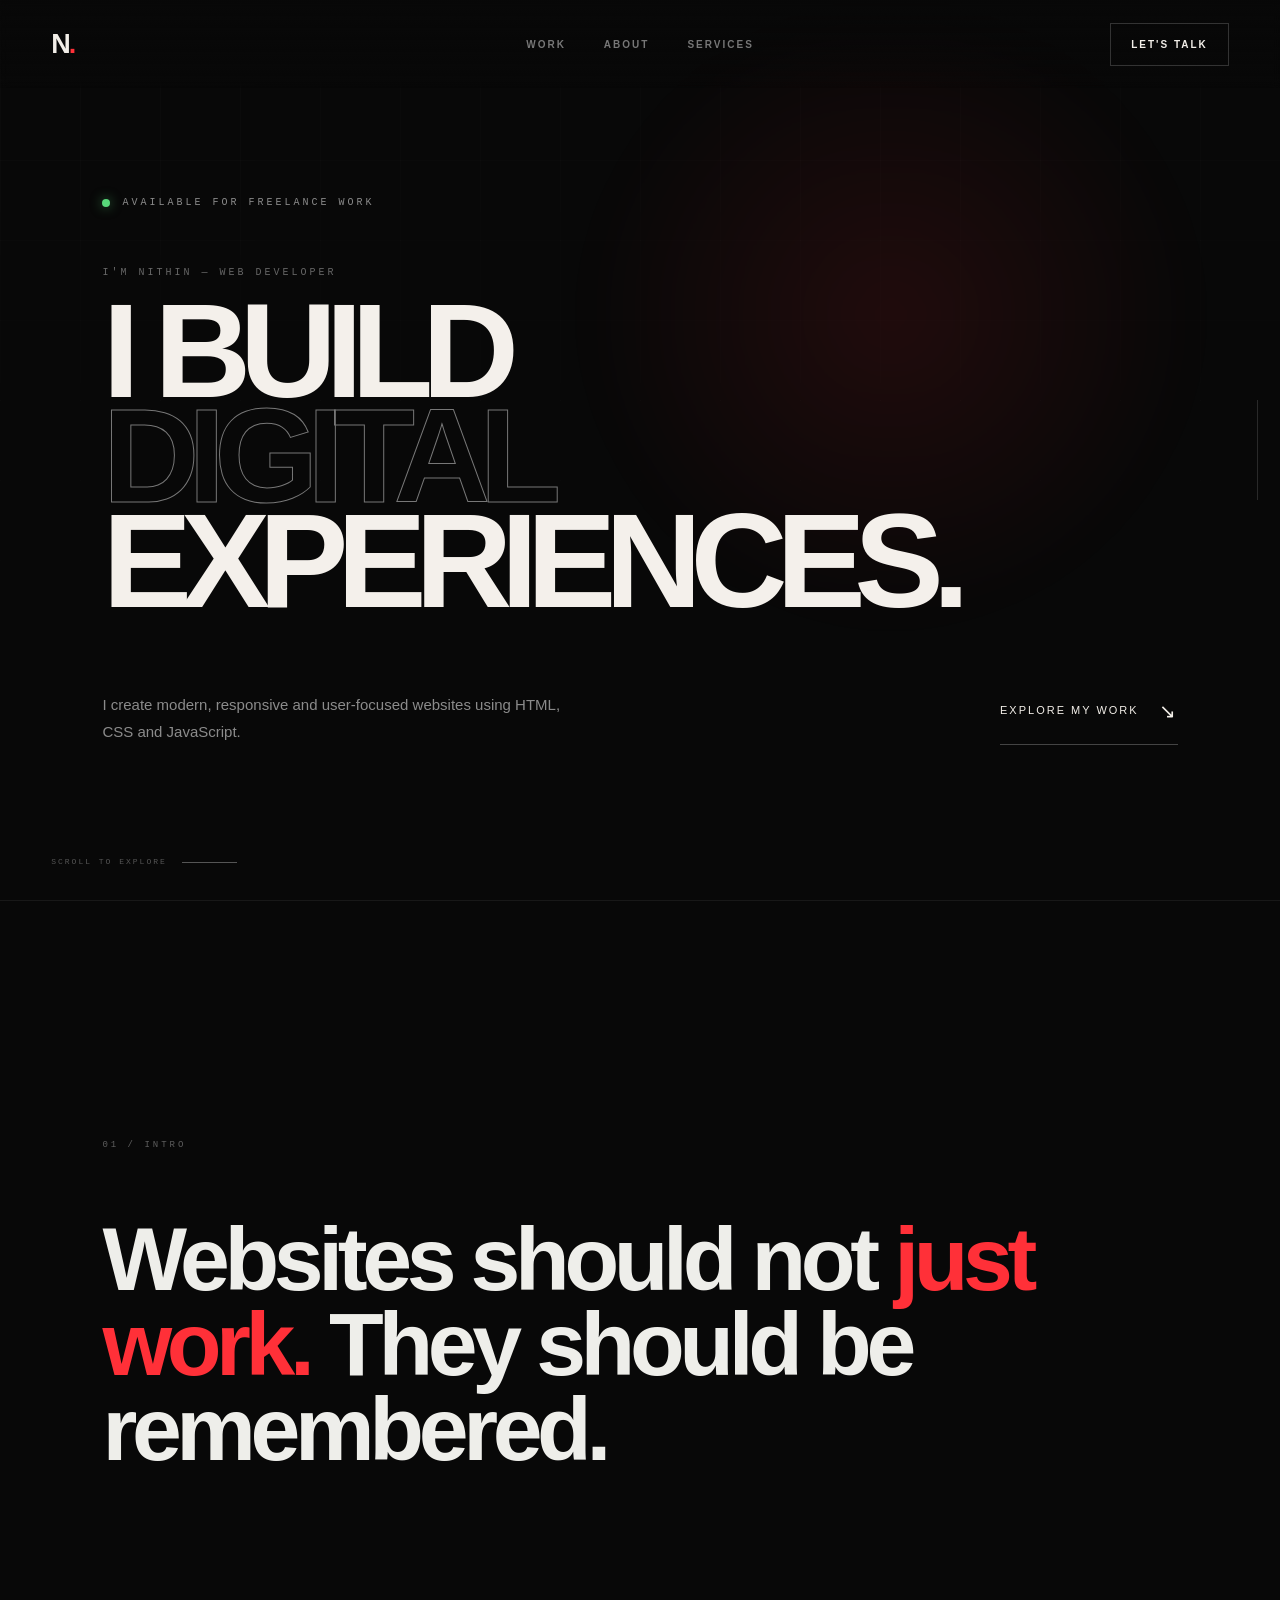
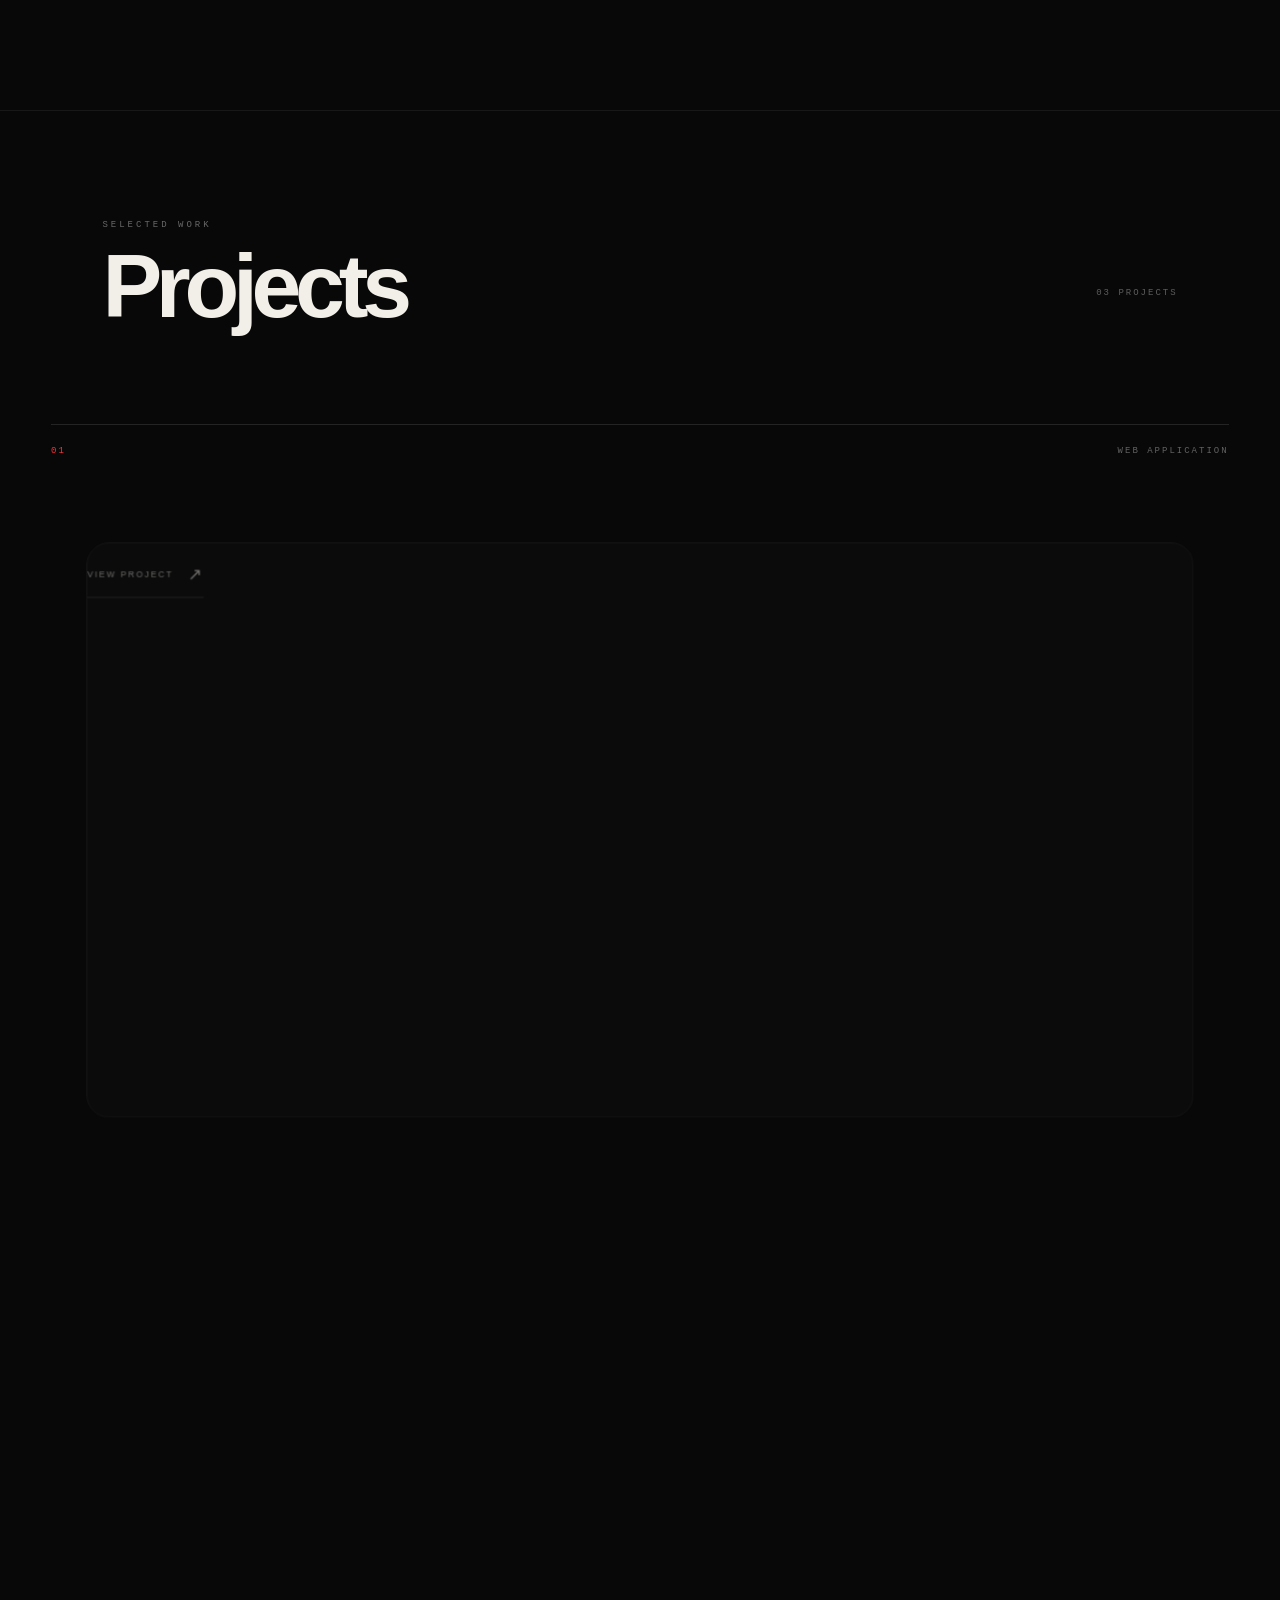
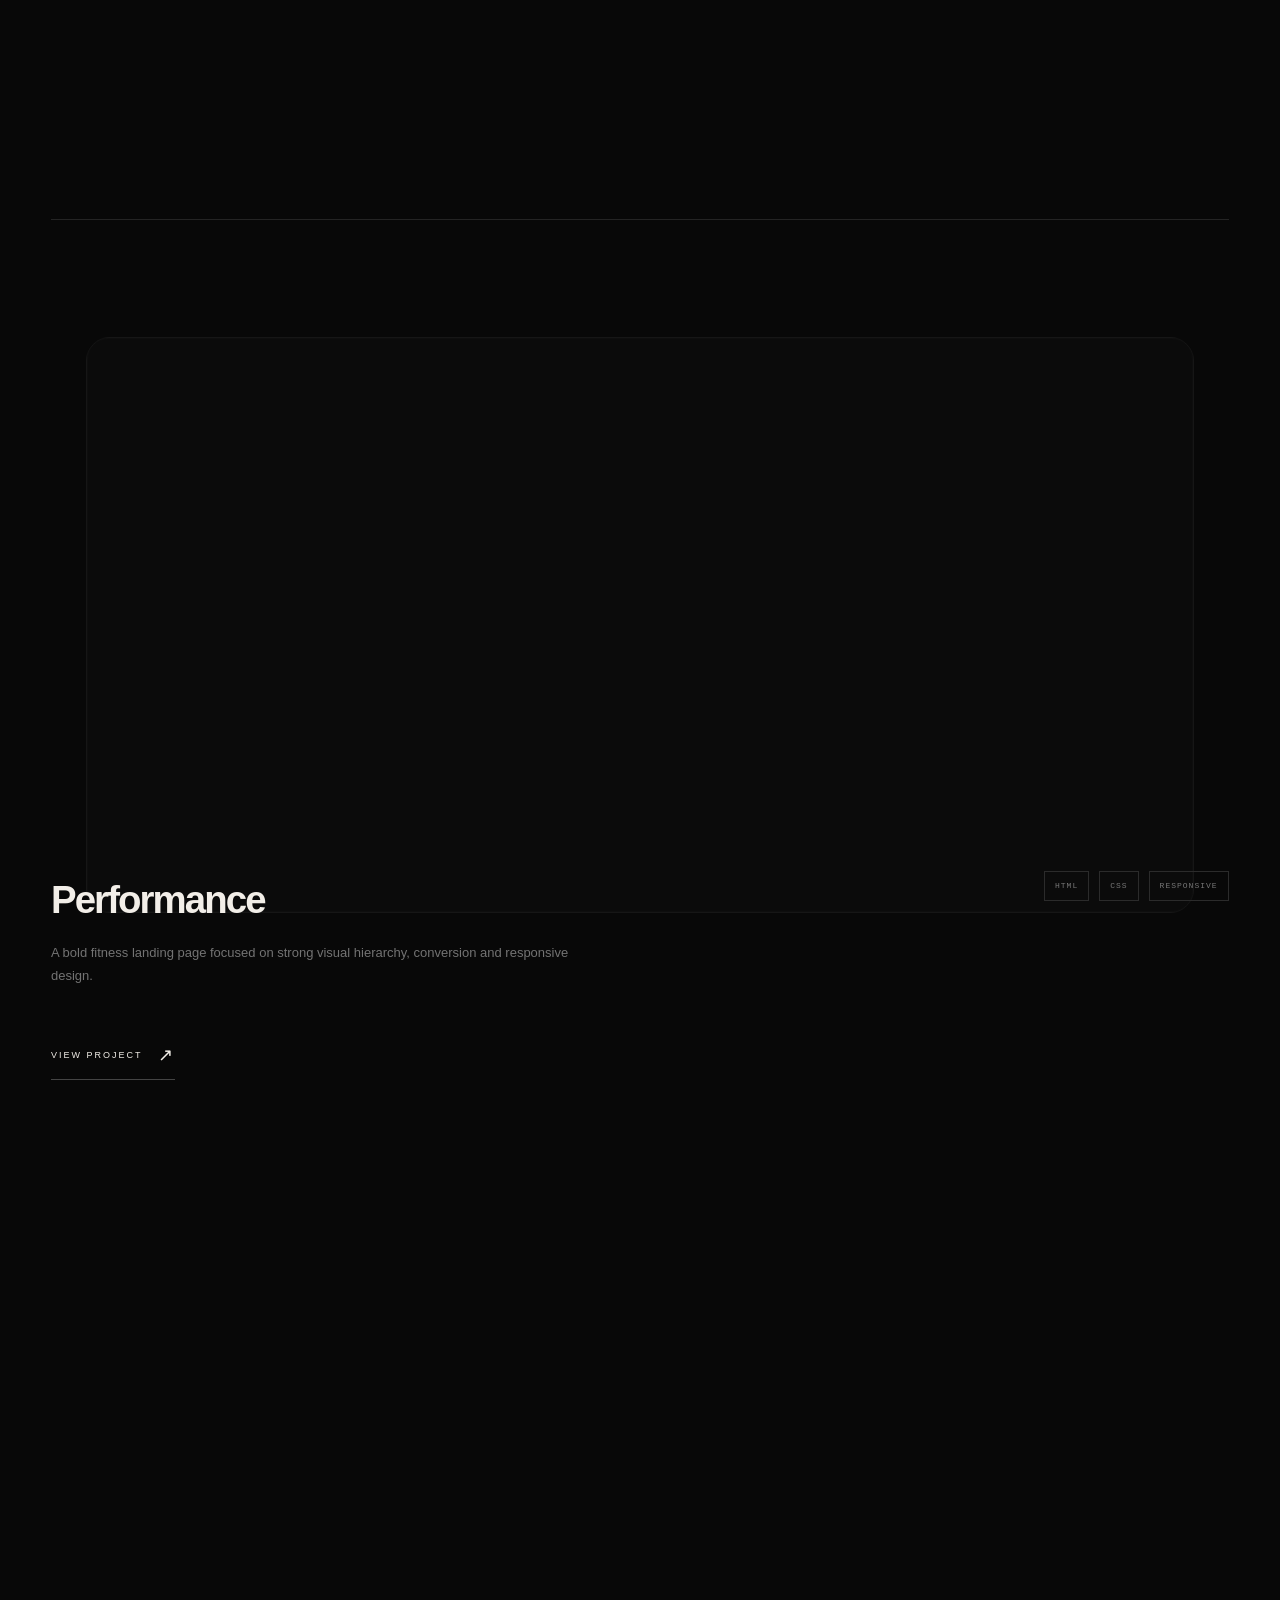
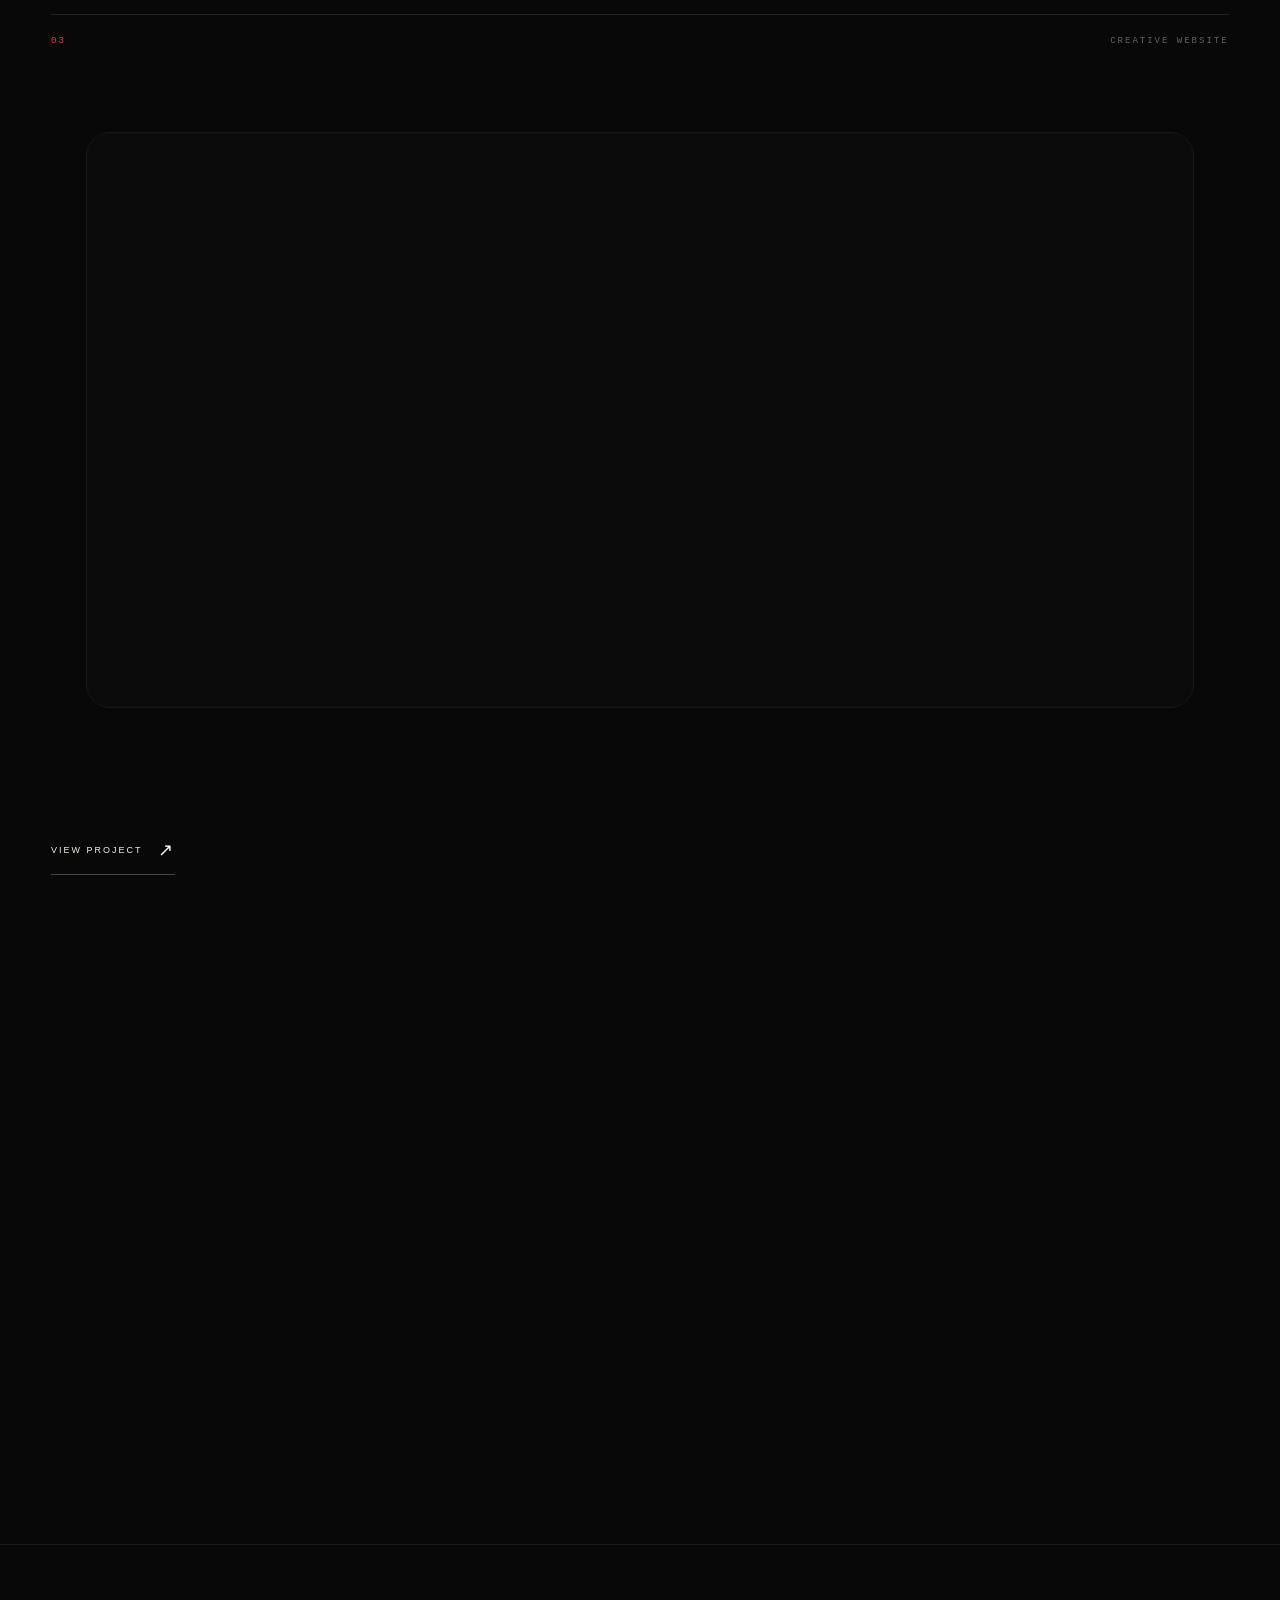
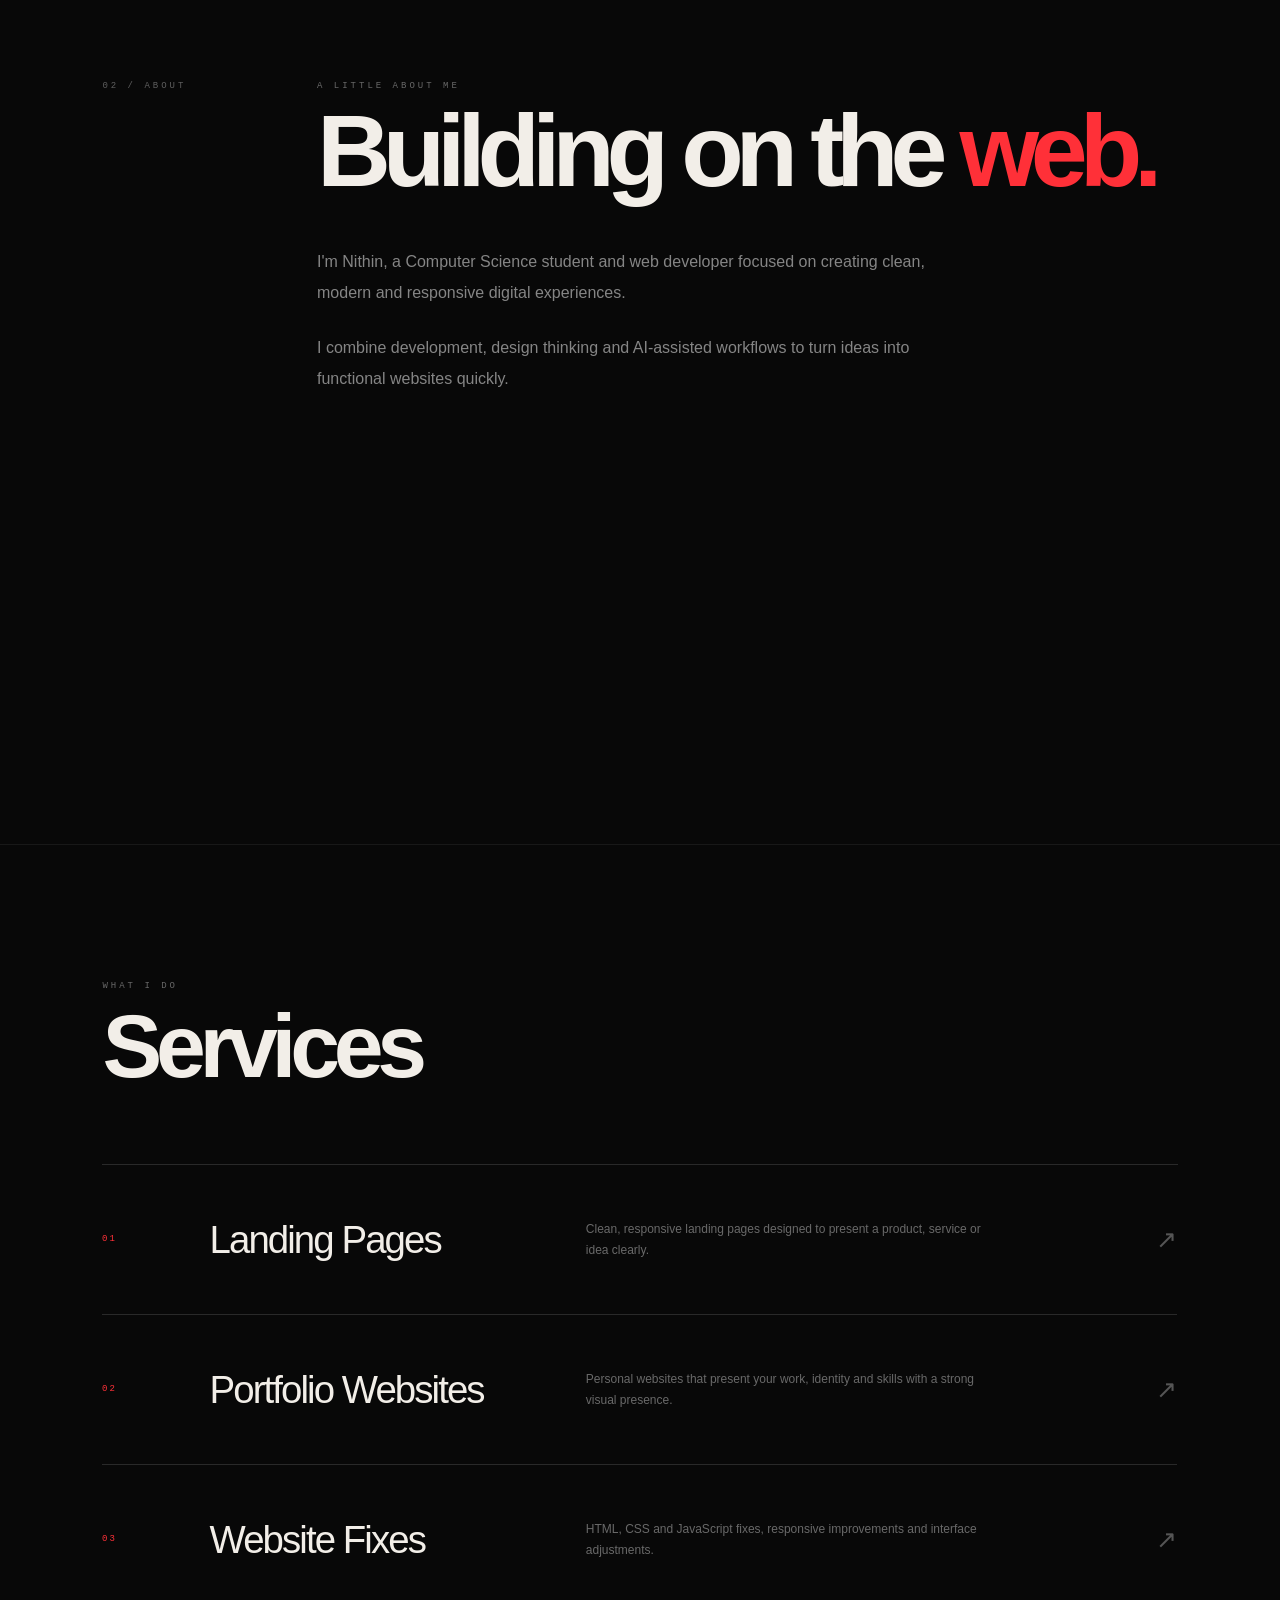
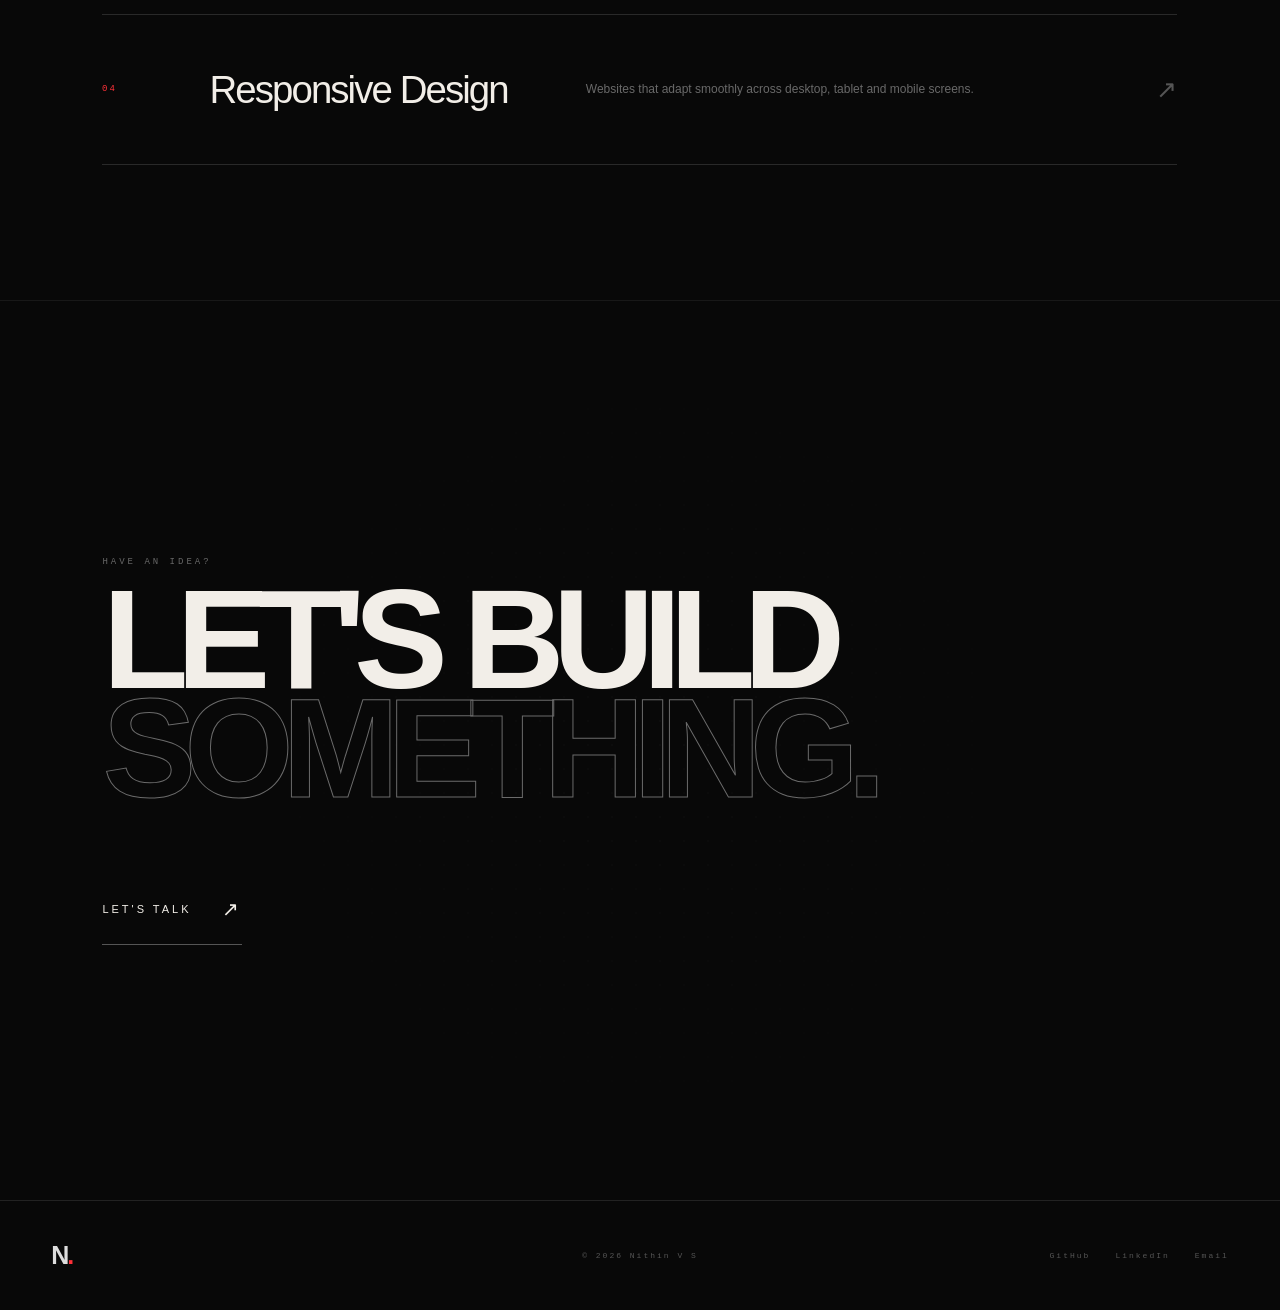
==== commit 7ed99f2b: "Add files via upload" ====
--- a/index.html
+++ b/index.html
@@ -1,1111 +1,884 @@
-<!DOCTYPE html>
-<html lang="en">
-<head>
-    <meta charset="UTF-8">
-    <meta name="viewport" content="width=device-width, initial-scale=1.0">
-
-    <title>StudyOS — Student Dashboard</title>
-
-    <link rel="stylesheet" href="style.css">
-</head>
-
-<body>
-
-    <!-- ================= SIDEBAR ================= -->
-
-    <aside class="sidebar">
-
-        <div class="sidebar-top">
-
-            <div class="brand">
-                <div class="brand-icon">✓</div>
-                <h2>StudyOS</h2>
-            </div>
-
-            <nav class="sidebar-nav">
-
-                <a href="#" class="nav-link active" data-section="dashboard">
-                    <span>⌂</span>
-                    <span>Dashboard</span>
-                </a>
-
-                <a href="#" class="nav-link" data-section="courses">
-                    <span>▣</span>
-                    <span>Courses</span>
-                </a>
-
-                <a href="#" class="nav-link" data-section="tasks">
-                    <span>✓</span>
-                    <span>Tasks</span>
-                </a>
-
-                <a href="#" class="nav-link" data-section="progress">
-                    <span>◈</span>
-                    <span>Progress</span>
-                </a>
-
-                <a href="#" class="nav-link" data-section="settings">
-                    <span>⚙</span>
-                    <span>Settings</span>
-                </a>
-
-            </nav>
-
-        </div>
-
-        <div class="sidebar-footer">
-
-            <div class="profile-mini">
-                <div class="profile-avatar">N</div>
-
-                <div>
-                    <strong>Nithin</strong>
-                    <small>CSE Student</small>
-                </div>
-            </div>
-
-        </div>
-
-    </aside>
-
-
-    <!-- ================= MAIN CONTENT ================= -->
-
-    <main class="main-content">
-
-
-        <!-- ================= DASHBOARD ================= -->
-
-        <section id="dashboard" class="page-section active">
-
-            <!-- HEADER -->
-
-            <header class="top-header">
-
-                <div class="student-info">
-                    <p class="eyebrow">STUDENT DASHBOARD</p>
-
-                    <h1>
-                        Welcome back, Nithin
-                        <span>👋</span>
-                    </h1>
-
-                    <p>
-                        Spring Semester 2026 • St. Peter's Engineering College
-                    </p>
-                </div>
-
-                <div class="header-date">
-                    <span>THURSDAY</span>
-                    <strong>03 SEP</strong>
-                </div>
-
-            </header>
-
-
-            <!-- ================= HERO ================= -->
-
-            <section class="hero-card">
-
-                <div class="hero-content">
-
-                    <p class="hero-label">
-                        FOCUS MODE
-                    </p>
-
-                    <h2>
-                        Deep work.<br>
-                        <span>Better results.</span>
-                    </h2>
-
-                    <p class="hero-description">
-                        Eliminate distractions and focus on one important task
-                        at a time.
-                    </p>
-
-                    <button class="hero-button" id="focusButton">
-                        <span>▶</span>
-                        START FOCUS
-                    </button>
-
-                </div>
-
-
-                <div class="hero-timer">
-
-                    <strong id="timerDisplay">25:00</strong>
-
-                    <span>
-                        FOCUS SESSION
-                    </span>
-
-                </div>
-
-            </section>
-
-
-            <!-- ================= QUICK ACTIONS ================= -->
-
-            <section class="quick-actions">
-
-                <button class="action-card" id="quickAddTask">
-
-                    <div class="action-icon">
-                        +
-                    </div>
-
-                    <div>
-                        <strong>Add Task</strong>
-                        <small>Quick entry</small>
-                    </div>
-
-                </button>
-
-
-                <button class="action-card" id="focusButtonSecondary">
-
-                    <div class="action-icon">
-                        ⏱
-                    </div>
-
-                    <div>
-                        <strong>Focus Session</strong>
-                        <small>25 min sprint</small>
-                    </div>
-
-                </button>
-
-            </section>
-
-
-            <!-- ================= STATS ================= -->
-
-            <section class="stats-grid">
-
-                <div class="stat-card">
-
-                    <span class="stat-label">
-                        TASKS TODAY
-                    </span>
-
-                    <strong id="taskCount">
-                        0
-                    </strong>
-
-                    <small>
-                        Tasks remaining
-                    </small>
-
-                </div>
-
-
-                <div class="stat-card">
-
-                    <span class="stat-label">
-                        COMPLETION
-                    </span>
-
-                    <strong id="progressPercent">
-                        0%
-                    </strong>
-
-                    <small>
-                        Today's progress
-                    </small>
-
-                </div>
-
-
-                <div class="stat-card">
-
-                    <span class="stat-label">
-                        ACTIVE COURSES
-                    </span>
-
-                    <strong>
-                        5
-                    </strong>
-
-                    <small>
-                        This semester
-                    </small>
-
-                </div>
-
-
-                <div class="stat-card">
-
-                    <span class="stat-label">
-                        FOCUS TIME
-                    </span>
-
-                    <strong>
-                        0h
-                    </strong>
-
-                    <small>
-                        Today's focus
-                    </small>
-
-                </div>
-
-            </section>
-
-
-            <!-- ================= TODAY'S SCHEDULE ================= -->
-
-            <section class="dashboard-section">
-
-                <div class="section-heading">
-
-                    <div>
-                        <p class="eyebrow">
-                            TODAY
-                        </p>
-
-                        <h2>
-                            Schedule
-                        </h2>
-                    </div>
-
-                    <span class="section-date">
-                        03 September
-                    </span>
-
-                </div>
-
-
-                <div class="schedule-list">
-
-
-                    <!-- SCHEDULE ITEM 1 -->
-
-                    <div class="schedule-item completed">
-
-                        <div class="schedule-time">
-                            <strong>09:00</strong>
-                            <span>AM</span>
-                        </div>
-
-                        <div class="schedule-line">
-                            <span></span>
-                        </div>
-
-                        <div class="schedule-content">
-
-                            <div>
-                                <strong>
-                                    Java OOP
-                                </strong>
-
-                                <p>
-                                    Object-Oriented Programming
-                                </p>
-                            </div>
-
-                            <button class="schedule-status completed-status">
-                                ✓ Completed
-                            </button>
-
-                        </div>
-
-                    </div>
-
-
-                    <!-- SCHEDULE ITEM 2 -->
-
-                    <div class="schedule-item">
-
-                        <div class="schedule-time">
-                            <strong>11:00</strong>
-                            <span>AM</span>
-                        </div>
-
-                        <div class="schedule-line">
-                            <span></span>
-                        </div>
-
-                        <div class="schedule-content">
-
-                            <div>
-                                <strong>
-                                    DBMS
-                                </strong>
-
-                                <p>
-                                    Database Management Systems
-                                </p>
-                            </div>
-
-                            <button class="schedule-status">
-                                Upcoming
-                            </button>
-
-                        </div>
-
-                    </div>
-
-
-                    <!-- SCHEDULE ITEM 3 -->
-
-                    <div class="schedule-item">
-
-                        <div class="schedule-time">
-                            <strong>02:00</strong>
-                            <span>PM</span>
-                        </div>
-
-                        <div class="schedule-line">
-                            <span></span>
-                        </div>
-
-                        <div class="schedule-content">
-
-                            <div>
-                                <strong>
-                                    Web Development
-                                </strong>
-
-                                <p>
-                                    Build and improve StudyOS
-                                </p>
-                            </div>
-
-                            <button class="schedule-status">
-                                Upcoming
-                            </button>
-
-                        </div>
-
-                    </div>
-
-
-                    <!-- SCHEDULE ITEM 4 -->
-
-                    <div class="schedule-item">
-
-                        <div class="schedule-time">
-                            <strong>06:00</strong>
-                            <span>PM</span>
-                        </div>
-
-                        <div class="schedule-line">
-                            <span></span>
-                        </div>
-
-                        <div class="schedule-content">
-
-                            <div>
-                                <strong>
-                                    Focus Session
-                                </strong>
-
-                                <p>
-                                    Personal study • 25 minute sprint
-                                </p>
-                            </div>
-
-                            <button class="schedule-status">
-                                Upcoming
-                            </button>
-
-                        </div>
-
-                    </div>
-
-                </div>
-
-            </section>
-
-
-            <!-- ================= TASKS + COURSES ================= -->
-
-            <section class="dashboard-columns">
-
-
-                <!-- TASKS -->
-
-                <div class="dashboard-panel">
-
-                    <div class="panel-header">
-
-                        <div>
-                            <p class="eyebrow">
-                                PRODUCTIVITY
-                            </p>
-
-                            <h2>
-                                Today's Tasks
-                            </h2>
-                        </div>
-
-                        <span>
-                            Focus
-                        </span>
-
-                    </div>
-
-
-                    <div class="task-list" id="dashboardTaskList">
-
-
-                        <label class="task">
-
-                            <input type="checkbox">
-
-                            <span class="task-check"></span>
-
-                            <span class="task-text">
-                                Practice Java OOP
-                            </span>
-
-                        </label>
-
-
-                        <label class="task">
-
-                            <input type="checkbox">
-
-                            <span class="task-check"></span>
-
-                            <span class="task-text">
-                                Study DBMS
-                            </span>
-
-                        </label>
-
-
-                        <label class="task">
-
-                            <input type="checkbox">
-
-                            <span class="task-check"></span>
-
-                            <span class="task-text">
-                                Complete Web Development
-                            </span>
-
-                        </label>
-
-
-                        <label class="task">
-
-                            <input type="checkbox">
-
-                            <span class="task-check"></span>
-
-                            <span class="task-text">
-                                Practice Python
-                            </span>
-
-                        </label>
-
-                    </div>
-
-                </div>
-
-
-                <!-- COURSES -->
-
-                <div class="dashboard-panel">
-
-                    <div class="panel-header">
-
-                        <div>
-                            <p class="eyebrow">
-                                LEARNING
-                            </p>
-
-                            <h2>
-                                Course Progress
-                            </h2>
-                        </div>
-
-                        <span>
-                            View all
-                        </span>
-
-                    </div>
-
-
-                    <div class="course-list">
-
-
-                        <div class="course-item">
-
-                            <div class="course-info">
-
-                                <div class="course-icon">
-                                    J
-                                </div>
-
-                                <div>
-                                    <strong>
-                                        Java OOP
-                                    </strong>
-
-                                    <small>
-                                        Programming
-                                    </small>
-                                </div>
-
-                            </div>
-
-                            <div class="course-progress">
-
-                                <div class="progress-top">
-                                    <span>80%</span>
-                                </div>
-
-                                <div class="progress-bar">
-                                    <span style="width: 80%;"></span>
-                                </div>
-
-                            </div>
-
-                        </div>
-
-
-                        <div class="course-item">
-
-                            <div class="course-info">
-
-                                <div class="course-icon">
-                                    D
-                                </div>
-
-                                <div>
-                                    <strong>
-                                        DBMS
-                                    </strong>
-
-                                    <small>
-                                        Database Systems
-                                    </small>
-                                </div>
-
-                            </div>
-
-                            <div class="course-progress">
-
-                                <div class="progress-top">
-                                    <span>65%</span>
-                                </div>
-
-                                <div class="progress-bar">
-                                    <span style="width: 65%;"></span>
-                                </div>
-
-                            </div>
-
-                        </div>
-
-
-                        <div class="course-item">
-
-                            <div class="course-info">
-
-                                <div class="course-icon">
-                                    W
-                                </div>
-
-                                <div>
-                                    <strong>
-                                        Web Development
-                                    </strong>
-
-                                    <small>
-                                        Full Stack
-                                    </small>
-                                </div>
-
-                            </div>
-
-                            <div class="course-progress">
-
-                                <div class="progress-top">
-                                    <span>55%</span>
-                                </div>
-
-                                <div class="progress-bar">
-                                    <span style="width: 55%;"></span>
-                                </div>
-
-                            </div>
-
-                        </div>
-
-                    </div>
-
-                </div>
-
-            </section>
-
-
-            <!-- ================= MOTIVATION ================= -->
-
-            <section class="motivation-card">
-
-                <div class="motivation-icon">
-                    ✦
-                </div>
-
-                <div>
-
-                    <p class="eyebrow">
-                        DAILY REMINDER
-                    </p>
-
-                    <h3>
-                        Consistency beats motivation.
-                    </h3>
-
-                    <p>
-                        One focused session today is better than a perfect
-                        plan tomorrow.
-                    </p>
-
-                </div>
-
-            </section>
-
-        </section>
-
-
-
-        <!-- ================= COURSES PAGE ================= -->
-
-        <section id="courses" class="page-section">
-
-            <header class="page-header">
-
-                <div>
-                    <p class="eyebrow">
-                        LEARNING
-                    </p>
-
-                    <h1>
-                        Courses
-                    </h1>
-
-                    <p>
-                        Track your semester subjects and learning progress.
-                    </p>
-                </div>
-
-            </header>
-
-
-            <div class="course-grid">
-
-                <div class="dashboard-panel">
-                    <div class="course-icon">J</div>
-                    <h2>Java OOP</h2>
-                    <p>Object-Oriented Programming</p>
-
-                    <div class="progress-bar">
-                        <span style="width: 80%;"></span>
-                    </div>
-
-                    <strong>80% complete</strong>
-                </div>
-
-
-                <div class="dashboard-panel">
-                    <div class="course-icon">D</div>
-                    <h2>DBMS</h2>
-                    <p>Database Management Systems</p>
-
-                    <div class="progress-bar">
-                        <span style="width: 65%;"></span>
-                    </div>
-
-                    <strong>65% complete</strong>
-                </div>
-
-
-                <div class="dashboard-panel">
-                    <div class="course-icon">W</div>
-                    <h2>Web Development</h2>
-                    <p>Frontend & Backend Development</p>
-
-                    <div class="progress-bar">
-                        <span style="width: 55%;"></span>
-                    </div>
-
-                    <strong>55% complete</strong>
-                </div>
-
-            </div>
-
-        </section>
-
-
-
-        <!-- ================= TASKS PAGE ================= -->
-
-        <section id="tasks" class="page-section">
-
-            <header class="page-header">
-
-                <div>
-                    <p class="eyebrow">
-                        PRODUCTIVITY
-                    </p>
-
-                    <h1>
-                        Tasks
-                    </h1>
-
-                    <p>
-                        Manage everything you need to complete.
-                    </p>
-                </div>
-
-                <button class="hero-button" id="addTaskPage">
-                    + ADD TASK
-                </button>
-
-            </header>
-
-
-            <div class="dashboard-panel">
-
-                <div class="panel-header">
-
-                    <div>
-                        <p class="eyebrow">
-                            TASK LIST
-                        </p>
-
-                        <h2>
-                            All Tasks
-                        </h2>
-                    </div>
-
-                </div>
-
-
-                <div class="task-list" id="allTaskList">
-
-                    <!-- Tasks will be populated by JavaScript -->
-
-                </div>
-
-            </div>
-
-        </section>
-
-
-
-        <!-- ================= PROGRESS PAGE ================= -->
-
-        <section id="progress" class="page-section">
-
-            <header class="page-header">
-
-                <div>
-                    <p class="eyebrow">
-                        ANALYTICS
-                    </p>
-
-                    <h1>
-                        Your Progress
-                    </h1>
-
-                    <p>
-                        See how consistently you're moving forward.
-                    </p>
-                </div>
-
-            </header>
-
-
-            <div class="stats-grid">
-
-                <div class="stat-card">
-
-                    <span class="stat-label">
-                        COMPLETION
-                    </span>
-
-                    <strong id="progressPagePercent">
-                        0%
-                    </strong>
-
-                    <small>
-                        Today's progress
-                    </small>
-
-                </div>
-
-
-                <div class="stat-card">
-
-                    <span class="stat-label">
-                        TASKS
-                    </span>
-
-                    <strong id="progressPageTasks">
-                        0
-                    </strong>
-
-                    <small>
-                        Total tasks
-                    </small>
-
-                </div>
-
-
-                <div class="stat-card">
-
-                    <span class="stat-label">
-                        COURSES
-                    </span>
-
-                    <strong>
-                        5
-                    </strong>
-
-                    <small>
-                        Active courses
-                    </small>
-
-                </div>
-
-            </div>
-
-
-            <div class="dashboard-panel">
-
-                <div class="panel-header">
-
-                    <div>
-                        <p class="eyebrow">
-                            OVERVIEW
-                        </p>
-
-                        <h2>
-                            Learning Progress
-                        </h2>
-                    </div>
-
-                </div>
-
-
-                <div class="course-list">
-
-                    <div class="course-item">
-
-                        <div class="course-info">
-
-                            <div class="course-icon">
-                                J
-                            </div>
-
-                            <div>
-                                <strong>
-                                    Java OOP
-                                </strong>
-
-                                <small>
-                                    80% complete
-                                </small>
-                            </div>
-
-                        </div>
-
-                        <div class="course-progress">
-
-                            <div class="progress-bar">
-                                <span style="width: 80%;"></span>
-                            </div>
-
-                        </div>
-
-                    </div>
-
-
-                    <div class="course-item">
-
-                        <div class="course-info">
-
-                            <div class="course-icon">
-                                D
-                            </div>
-
-                            <div>
-                                <strong>
-                                    DBMS
-                                </strong>
-
-                                <small>
-                                    65% complete
-                                </small>
-                            </div>
-
-                        </div>
-
-                        <div class="course-progress">
-
-                            <div class="progress-bar">
-                                <span style="width: 65%;"></span>
-                            </div>
-
-                        </div>
-
-                    </div>
-
-
-                    <div class="course-item">
-
-                        <div class="course-info">
-
-                            <div class="course-icon">
-                                W
-                            </div>
-
-                            <div>
-                                <strong>
-                                    Web Development
-                                </strong>
-
-                                <small>
-                                    55% complete
-                                </small>
-                            </div>
-
-                        </div>
-
-                        <div class="course-progress">
-
-                            <div class="progress-bar">
-                                <span style="width: 55%;"></span>
-                            </div>
-
-                        </div>
-
-                    </div>
-
-                </div>
-
-            </div>
-
-        </section>
-
-
-
-        <!-- ================= SETTINGS PAGE ================= -->
-
-        <section id="settings" class="page-section">
-
-            <header class="page-header">
-
-                <div>
-                    <p class="eyebrow">
-                        PREFERENCES
-                    </p>
-
-                    <h1>
-                        Settings
-                    </h1>
-
-                    <p>
-                        Customize your StudyOS experience.
-                    </p>
-                </div>
-
-            </header>
-
-
-            <div class="dashboard-panel">
-
-                <div class="panel-header">
-
-                    <div>
-                        <p class="eyebrow">
-                            PROFILE
-                        </p>
-
-                        <h2>
-                            Student Profile
-                        </h2>
-                    </div>
-
-                </div>
-
-
-                <div class="settings-content">
-
-                    <div class="setting-row">
-
-                        <div>
-                            <strong>
-                                Name
-                            </strong>
-
-                            <small>
-                                Your display name
-                            </small>
-                        </div>
-
-                        <span>
-                            Nithin
-                        </span>
-
-                    </div>
-
-
-                    <div class="setting-row">
-
-                        <div>
-                            <strong>
-                                Course
-                            </strong>
-
-                            <small>
-                                Current degree
-                            </small>
-                        </div>
-
-                        <span>
-                            B.E. Computer Science
-                        </span>
-
-                    </div>
-
-
-                    <div class="setting-row">
-
-                        <div>
-                            <strong>
-                                College
-                            </strong>
-
-                            <small>
-                                Institution
-                            </small>
-                        </div>
-
-                        <span>
-                            St. Peter's Engineering College
-                        </span>
-
-                    </div>
-
-                </div>
-
-            </div>
-
-        </section>
-
-
-    </main>
-
-
-    <!-- ================= JAVASCRIPT ================= -->
-
-    <script src="script.js"></script>
-
-</body>
+<!DOCTYPE html>
+<html lang="en">
+<head>
+    <meta charset="UTF-8">
+
+    <meta
+        name="viewport"
+        content="width=device-width, initial-scale=1.0"
+    >
+
+    <meta
+        name="description"
+        content="Nithin V S — Web Developer creating modern digital experiences."
+    >
+
+    <title>Nithin V S — Web Developer</title>
+
+    <link rel="stylesheet" href="style.css">
+</head>
+
+<body>
+
+    
+
+
+    <!-- =========================================
+         NAVIGATION
+    ========================================== -->
+    <header class="site-header">
+
+        <a href="#home" class="logo">
+            N<span>.</span>
+        </a>
+
+        <nav class="main-nav">
+            <a href="#work">Work</a>
+            <a href="#about">About</a>
+            <a href="#services">Services</a>
+        </nav>
+
+        <a href="#contact" class="nav-contact">
+            Let's Talk
+        </a>
+
+    </header>
+
+
+    <!-- =========================================
+         SCROLL PROGRESS
+    ========================================== -->
+    <div class="scroll-progress">
+        <span></span>
+    </div>
+
+
+    <main>
+
+
+        <!-- =====================================
+             HERO / INTRODUCTION
+        ====================================== -->
+        <section class="hero" id="home">
+
+            <div class="hero-background">
+                <div class="grid"></div>
+                <div class="hero-glow"></div>
+            </div>
+
+            <div class="hero-content">
+
+                <div class="hero-topline">
+                    <span class="status-dot"></span>
+                    <span>AVAILABLE FOR FREELANCE WORK</span>
+                </div>
+
+                <div class="hero-title">
+
+                    <p class="hero-small">
+                        I'M NITHIN — WEB DEVELOPER
+                    </p>
+
+                    <h1>
+                        I BUILD
+                        <span>DIGITAL</span>
+                        EXPERIENCES.
+                    </h1>
+
+                </div>
+
+                <div class="hero-bottom">
+
+                    <p class="hero-description">
+                        I create modern, responsive and
+                        user-focused websites using
+                        HTML, CSS and JavaScript.
+                    </p>
+
+                    <a href="#work" class="hero-cta">
+                        <span>Explore my work</span>
+                        <span class="arrow">↘</span>
+                    </a>
+
+                </div>
+
+            </div>
+
+            <div class="hero-scroll">
+                <span>SCROLL TO EXPLORE</span>
+                <div class="scroll-line"></div>
+            </div>
+
+        </section>
+
+
+        <!-- =====================================
+             INTRO STATEMENT
+        ====================================== -->
+        <section class="statement">
+
+            <div class="section-number">
+                01 / INTRO
+            </div>
+
+            <h2>
+                Websites should not
+                <span>just work.</span>
+                They should be remembered.
+            </h2>
+
+        </section>
+
+
+        <!-- =====================================
+             SELECTED WORK
+        ====================================== -->
+        <section class="work-section" id="work">
+
+            <div class="section-heading">
+
+                <div>
+                    <span class="eyebrow">SELECTED WORK</span>
+
+                    <h2>
+                        Projects
+                    </h2>
+                </div>
+
+                <span class="work-count">
+                    03 PROJECTS
+                </span>
+
+            </div>
+
+
+            <!-- =================================
+                 PROJECT 01 — STUDYOS
+            ================================== -->
+            <article class="project project-one">
+
+                <div class="project-meta">
+
+                    <span class="project-number">
+                        01
+                    </span>
+
+                    <span class="project-category">
+                        WEB APPLICATION
+                    </span>
+
+                </div>
+
+
+                <div class="project-visual">
+
+                    <div class="project-image-placeholder studyos-preview">
+
+    <!-- Browser -->
+    <div class="studyos-browser">
+
+        <div class="studyos-browser-dots">
+            <span></span>
+            <span></span>
+            <span></span>
+        </div>
+
+        <div class="studyos-url">
+            studyos.app
+        </div>
+
+    </div>
+
+
+    <!-- App -->
+    <div class="studyos-app">
+
+        <!-- Sidebar -->
+        <aside class="studyos-sidebar">
+
+            <div class="studyos-brand">
+                <span class="studyos-brand-mark">✓</span>
+                <span>StudyOS</span>
+            </div>
+
+            <div class="studyos-nav">
+
+                <div class="studyos-nav-item active">
+                    <span>▦</span>
+                    Dashboard
+                </div>
+
+                <div class="studyos-nav-item">
+                    <span>▤</span>
+                    Courses
+                </div>
+
+                <div class="studyos-nav-item">
+                    <span>✓</span>
+                    Tasks
+                </div>
+
+                <div class="studyos-nav-item">
+                    <span>◔</span>
+                    Progress
+                </div>
+
+                <div class="studyos-nav-item">
+                    <span>⚙</span>
+                    Settings
+                </div>
+
+            </div>
+
+            <div class="studyos-sidebar-bottom">
+                <span>2026</span>
+                <small>STUDENT WORKSPACE</small>
+            </div>
+
+        </aside>
+
+
+        <!-- Main dashboard -->
+        <main class="studyos-dashboard">
+
+            <div class="studyos-dashboard-top">
+
+                <div>
+                    <small>WELCOME BACK</small>
+
+                    <h3>
+                        Nithin <span>👋</span>
+                    </h3>
+
+                    <p>
+                        Stay focused. Keep moving forward.
+                    </p>
+                </div>
+
+                <div class="studyos-profile">
+                    N
+                </div>
+
+            </div>
+
+
+            <!-- Focus card -->
+            <div class="studyos-focus">
+
+                <div class="studyos-focus-content">
+
+                    <small>FOCUS SESSION</small>
+
+                    <strong>
+                        25:00
+                    </strong>
+
+                    <span>
+                        Deep work session
+                    </span>
+
+                </div>
+
+                <div class="studyos-focus-button">
+                    ▶
+                </div>
+
+            </div>
+
+
+            <!-- Stats -->
+            <div class="studyos-stat-grid">
+
+                <div class="studyos-stat">
+                    <small>TASKS TODAY</small>
+                    <strong>04</strong>
+                    <span>Tasks remaining</span>
+                </div>
+
+                <div class="studyos-stat">
+                    <small>COMPLETION</small>
+                    <strong>72%</strong>
+                    <span>Today's progress</span>
+                </div>
+
+                <div class="studyos-stat">
+                    <small>FOCUS TIME</small>
+                    <strong>2.4h</strong>
+                    <span>Today's focus</span>
+                </div>
+
+            </div>
+
+
+            <!-- Lower dashboard -->
+            <div class="studyos-lower">
+
+                <!-- Schedule -->
+                <div class="studyos-panel">
+
+                    <div class="studyos-panel-heading">
+
+                        <div>
+                            <small>TODAY</small>
+                            <h4>Schedule</h4>
+                        </div>
+
+                        <span>VIEW ALL</span>
+
+                    </div>
+
+                    <div class="studyos-schedule">
+
+                        <div>
+                            <b>09:00</b>
+                            <span>Java OOP</span>
+                            <em>✓</em>
+                        </div>
+
+                        <div>
+                            <b>11:00</b>
+                            <span>DBMS</span>
+                            <em>→</em>
+                        </div>
+
+                        <div>
+                            <b>14:00</b>
+                            <span>Web Development</span>
+                            <em>→</em>
+                        </div>
+
+                    </div>
+
+                </div>
+
+
+                <!-- Courses -->
+                <div class="studyos-panel">
+
+                    <div class="studyos-panel-heading">
+
+                        <div>
+                            <small>LEARNING</small>
+                            <h4>Courses</h4>
+                        </div>
+
+                        <span>03 ACTIVE</span>
+
+                    </div>
+
+                    <div class="studyos-course">
+
+                        <div class="studyos-course-title">
+                            <span>Java OOP</span>
+                            <b>80%</b>
+                        </div>
+
+                        <div class="studyos-progress">
+                            <span style="width:80%"></span>
+                        </div>
+
+                    </div>
+
+                    <div class="studyos-course">
+
+                        <div class="studyos-course-title">
+                            <span>DBMS</span>
+                            <b>65%</b>
+                        </div>
+
+                        <div class="studyos-progress">
+                            <span style="width:65%"></span>
+                        </div>
+
+                    </div>
+
+                    <div class="studyos-course">
+
+                        <div class="studyos-course-title">
+                            <span>Web Development</span>
+                            <b>55%</b>
+                        </div>
+
+                        <div class="studyos-progress">
+                            <span style="width:55%"></span>
+                        </div>
+
+                    </div>
+
+                </div>
+
+            </div>
+
+        </main>
+
+    </div>
+
+</div>
+
+
+                <a href="../student-dashboard/index.html"
+   class="project-link"
+   target="_blank"
+   rel="noopener noreferrer">
+    VIEW PROJECT
+    <span>↗</span>
+</a>
+
+            </article>
+
+
+
+            <!-- =================================
+                 PROJECT 02
+            ================================== -->
+            <article class="project project-two">
+
+                <div class="project-meta">
+
+                    <span class="project-number">
+                        02
+                    </span>
+
+                    <span class="project-category">
+                        LANDING PAGE
+                    </span>
+
+                </div>
+
+
+                <div class="project-visual">
+
+                    <div class="project-image-placeholder gym-preview">
+
+                        <div class="performance-topbar">
+                            <div class="performance-logo">PERFORMANCE<span>.</span></div>
+                            <div class="performance-nav">
+                                <span>TRAIN</span>
+                                <span>PROGRAMS</span>
+                                <span>ABOUT</span>
+                            </div>
+                            <div class="performance-menu">MENU</div>
+                        </div>
+
+                        <div class="performance-hero-copy">
+                            <span class="performance-kicker">NO EXCUSES / JUST PROGRESS</span>
+
+                            <h3>
+                                TRAIN<br>
+                                <span>HARDER.</span>
+                            </h3>
+
+                            <p>
+                                BUILD STRENGTH.<br>
+                                BUILD DISCIPLINE.
+                            </p>
+
+                            <div class="performance-actions">
+                                <div class="performance-button">START TRAINING ↗</div>
+                                <div class="performance-note">01 / 03</div>
+                            </div>
+                        </div>
+
+                        <div class="performance-orbit">
+                            <div class="performance-ring ring-one"></div>
+                            <div class="performance-ring ring-two"></div>
+                            <div class="performance-core">P</div>
+                        </div>
+
+                        <div class="performance-stats">
+                            <div>
+                                <strong>06</strong>
+                                <span>WEEK PROGRAM</span>
+                            </div>
+                            <div>
+                                <strong>24</strong>
+                                <span>WORKOUTS</span>
+                            </div>
+                            <div>
+                                <strong>∞</strong>
+                                <span>LIMITS</span>
+                            </div>
+                        </div>
+
+                    </div>
+                </div>
+
+                <div class="project-info">
+
+                    <div>
+                        <h3>
+                            Performance
+                        </h3>
+
+                        <p>
+                            A bold fitness landing page
+                            focused on strong visual hierarchy,
+                            conversion and responsive design.
+                        </p>
+                    </div>
+
+                    <div class="project-details">
+
+                        <span>HTML</span>
+                        <span>CSS</span>
+                        <span>RESPONSIVE</span>
+
+                    </div>
+
+                </div>
+
+
+                <a href="../performance-gym/index.html"
+   class="project-link"
+   target="_blank"
+   rel="noopener noreferrer">
+    VIEW PROJECT
+    <span>↗</span>
+</a>
+            </article>
+
+
+
+            <!-- =================================
+                 PROJECT 03
+            ================================== -->
+            <article class="project project-three">
+
+                <div class="project-meta">
+
+                    <span class="project-number">
+                        03
+                    </span>
+
+                    <span class="project-category">
+                        CREATIVE WEBSITE
+                    </span>
+
+                </div>
+
+
+                <div class="project-visual">
+
+                    <div class="project-image-placeholder restaurant-preview">
+
+                        <div class="atelier-frame">
+
+                            <div class="atelier-top">
+                                <span>ATELIER</span>
+                                <span>EST. 2026</span>
+                                <span>CHENNAI</span>
+                            </div>
+
+                            <div class="atelier-main">
+
+                                <div class="atelier-side-label">
+                                    MODERN DINING / EXPERIENCE
+                                </div>
+
+                                <div class="atelier-title">
+                                    <span>TASTE</span>
+                                    <span>THE</span>
+                                    <span>MOMENT.</span>
+                                </div>
+
+                                <div class="atelier-copy">
+                                    <span>01</span>
+                                    <p>
+                                        A contemporary dining
+                                        experience shaped by
+                                        atmosphere, craft and detail.
+                                    </p>
+                                </div>
+
+                                <div class="atelier-circle">
+                                    <div class="atelier-circle-inner">
+                                        <span>DISCOVER</span>
+                                        <b>↘</b>
+                                    </div>
+                                </div>
+
+                            </div>
+
+                            <div class="atelier-bottom">
+                                <span>RESTAURANT / BAR / EVENTS</span>
+                                <span>SCROLL TO EXPLORE ↓</span>
+                            </div>
+
+                        </div>
+
+                    </div>
+                </div>
+
+                <div class="project-info">
+
+                    <div>
+                        <h3>
+                            Atelier
+                        </h3>
+
+                        <p>
+                            An editorial restaurant website
+                            combining immersive visuals,
+                            elegant typography and a
+                            cinematic browsing experience.
+                        </p>
+                    </div>
+
+                    <div class="project-details">
+
+                        <span>DESIGN</span>
+                        <span>HTML</span>
+                        <span>CSS</span>
+
+                    </div>
+
+                </div>
+
+
+       <a href="../atelier/index.html"
+   class="project-link"
+   target="_blank"
+   rel="noopener noreferrer">
+    VIEW PROJECT
+    <span>↗</span>
+</a>
+            </article>
+
+        </section>
+
+
+
+        <!-- =====================================
+             ABOUT
+        ====================================== -->
+        <section class="about-section" id="about">
+
+            <div class="section-number">
+                02 / ABOUT
+            </div>
+
+            <div class="about-content">
+
+                <span class="eyebrow">
+                    A LITTLE ABOUT ME
+                </span>
+
+                <h2>
+                    Building on the
+                    <span>web.</span>
+                </h2>
+
+                <p>
+                    I'm Nithin, a Computer Science student
+                    and web developer focused on creating
+                    clean, modern and responsive digital
+                    experiences.
+                </p>
+
+                <p>
+                    I combine development, design thinking
+                    and AI-assisted workflows to turn ideas
+                    into functional websites quickly.
+                </p>
+
+            </div>
+
+        </section>
+
+
+
+        <!-- =====================================
+             SERVICES
+        ====================================== -->
+        <section class="services-section" id="services">
+
+            <div class="section-heading">
+
+                <div>
+                    <span class="eyebrow">
+                        WHAT I DO
+                    </span>
+
+                    <h2>
+                        Services
+                    </h2>
+                </div>
+
+            </div>
+
+
+            <div class="services-list">
+
+                <div class="service">
+
+                    <span class="service-number">
+                        01
+                    </span>
+
+                    <h3>
+                        Landing Pages
+                    </h3>
+
+                    <p>
+                        Clean, responsive landing pages
+                        designed to present a product,
+                        service or idea clearly.
+                    </p>
+
+                    <span class="service-arrow">
+                        ↗
+                    </span>
+
+                </div>
+
+
+                <div class="service">
+
+                    <span class="service-number">
+                        02
+                    </span>
+
+                    <h3>
+                        Portfolio Websites
+                    </h3>
+
+                    <p>
+                        Personal websites that present
+                        your work, identity and skills
+                        with a strong visual presence.
+                    </p>
+
+                    <span class="service-arrow">
+                        ↗
+                    </span>
+
+                </div>
+
+
+                <div class="service">
+
+                    <span class="service-number">
+                        03
+                    </span>
+
+                    <h3>
+                        Website Fixes
+                    </h3>
+
+                    <p>
+                        HTML, CSS and JavaScript fixes,
+                        responsive improvements and
+                        interface adjustments.
+                    </p>
+
+                    <span class="service-arrow">
+                        ↗
+                    </span>
+
+                </div>
+
+
+                <div class="service">
+
+                    <span class="service-number">
+                        04
+                    </span>
+
+                    <h3>
+                        Responsive Design
+                    </h3>
+
+                    <p>
+                        Websites that adapt smoothly
+                        across desktop, tablet and
+                        mobile screens.
+                    </p>
+
+                    <span class="service-arrow">
+                        ↗
+                    </span>
+
+                </div>
+
+            </div>
+
+        </section>
+
+
+
+        <!-- =====================================
+             CONTACT
+        ====================================== -->
+        <section class="contact-section" id="contact">
+
+            <div class="contact-background">
+                <div class="contact-grid"></div>
+            </div>
+
+            <div class="contact-content">
+
+                <span class="eyebrow">
+                    HAVE AN IDEA?
+                </span>
+
+                <h2>
+                    LET'S BUILD
+                    <span>SOMETHING.</span>
+                </h2>
+
+                <a href="mailto:your-email@example.com"
+                   class="contact-button">
+
+                    <span>Let's talk</span>
+                    <span>↗</span>
+
+                </a>
+
+            </div>
+
+        </section>
+
+    </main>
+
+
+
+    <!-- =========================================
+         FOOTER
+    ========================================== -->
+    <footer class="site-footer">
+
+        <div class="footer-logo">
+            N<span>.</span>
+        </div>
+
+        <div class="footer-middle">
+            © 2026 Nithin V S
+        </div>
+
+        <div class="footer-links">
+
+            <a href="#" target="_blank">
+                GitHub
+            </a>
+
+            <a href="#" target="_blank">
+                LinkedIn
+            </a>
+
+            <a href="mailto:your-email@example.com">
+                Email
+            </a>
+
+        </div>
+
+    </footer>
+
+
+
+    <!-- =========================================
+         JAVASCRIPT
+    ========================================== -->
+    <script src="script.js"></script>
+
+</body>
 </html>
--- a/style.css
+++ b/style.css
@@ -1,1074 +1,3867 @@
-/* =========================================================
-   STUDYOS — CLEAN PREMIUM DARK UI
-   Visual layer only — do not change script.js
-   ========================================================= */
-
-* {
-    margin: 0;
-    padding: 0;
-    box-sizing: border-box;
-}
-
-html {
-    scroll-behavior: smooth;
-}
-
-body {
-    font-family: Inter, "Segoe UI", Arial, sans-serif;
-    background: #070708;
-    color: #f2f2f4;
-    min-height: 100vh;
-}
-
-button,
-input {
-    font: inherit;
-}
-
-/* =========================
-   SIDEBAR
-   ========================= */
-
-.sidebar {
-    position: fixed;
-    left: 0;
-    top: 0;
-    bottom: 0;
-    width: 220px;
-    padding: 24px 14px;
-    display: flex;
-    flex-direction: column;
-    justify-content: space-between;
-    background: linear-gradient(180deg, #0b0b0d 0%, #080809 100%);
-    border-right: 1px solid #202024;
-    z-index: 100;
-}
-
-.sidebar-top {
-    width: 100%;
-}
-
-.brand {
-    display: flex;
-    align-items: center;
-    gap: 10px;
-    padding: 0 8px;
-    margin-bottom: 32px;
-}
-
-.brand-icon {
-    width: 34px;
-    height: 34px;
-    display: grid;
-    place-items: center;
-    border: 1px solid #ff3038;
-    border-radius: 9px;
-    color: #ff3038;
-    background: rgba(255, 30, 38, 0.05);
-    box-shadow: 0 0 18px rgba(255, 30, 38, 0.08);
-    font-weight: 800;
-}
-
-.brand h2 {
-    font-size: 20px;
-    font-weight: 800;
-    letter-spacing: -0.8px;
-}
-
-.sidebar-nav {
-    display: flex;
-    flex-direction: column;
-    gap: 5px;
-}
-
-.nav-link {
-    position: relative;
-    height: 46px;
-    padding: 0 12px;
-    display: flex;
-    align-items: center;
-    gap: 11px;
-    color: #77777e;
-    text-decoration: none;
-    font-size: 13px;
-    border-radius: 11px;
-    transition: 0.2s ease;
-}
-
-.nav-link > span:first-child {
-    width: 17px;
-    text-align: center;
-    color: #505057;
-}
-
-.nav-link:hover {
-    color: #fff;
-    background: rgba(255, 255, 255, 0.035);
-}
-
-.nav-link.active {
-    color: #fff;
-    background: linear-gradient(
-        90deg,
-        rgba(255, 30, 38, 0.15),
-        rgba(255, 30, 38, 0.025)
-    );
-}
-
-.nav-link.active > span:first-child {
-    color: #ff3038;
-}
-
-.nav-link.active::before {
-    content: "";
-    position: absolute;
-    left: 0;
-    top: 8px;
-    bottom: 8px;
-    width: 3px;
-    border-radius: 0 4px 4px 0;
-    background: #ff3038;
-    box-shadow: 0 0 12px rgba(255, 30, 38, 0.65);
-}
-
-.sidebar-footer {
-    padding: 0 6px 2px;
-}
-
-.profile-mini {
-    display: flex;
-    align-items: center;
-    gap: 9px;
-    padding: 12px 5px;
-    border-top: 1px solid #1c1c20;
-}
-
-.profile-avatar {
-    width: 30px;
-    height: 30px;
-    display: grid;
-    place-items: center;
-    border: 1px solid #303035;
-    border-radius: 50%;
-    color: #d8d8dc;
-    font-size: 11px;
-}
-
-.profile-mini strong,
-.profile-mini small {
-    display: block;
-}
-
-.profile-mini strong {
-    color: #bdbdc2;
-    font-size: 11px;
-}
-
-.profile-mini small {
-    margin-top: 3px;
-    color: #55555c;
-    font-size: 9px;
-}
-
-/* =========================
-   MAIN CONTENT
-   ========================= */
-
-.main-content {
-    width: calc(100% - 220px);
-    min-height: 100vh;
-    margin-left: 220px;
-    padding: 24px 30px 36px;
-}
-
-.page-section {
-    width: 100%;
-}
-
-.page-section[style*="display: none"] {
-    display: none !important;
-}
-
-/* =========================
-   HEADER
-   ========================= */
-
-.top-header {
-    min-height: 58px;
-    display: flex;
-    align-items: center;
-    justify-content: space-between;
-    margin-bottom: 15px;
-}
-
-.eyebrow {
-    margin-bottom: 6px;
-    color: #ff3038;
-    font-size: 8px;
-    font-weight: 700;
-    letter-spacing: 2px;
-}
-
-.student-info h1 {
-    color: #eeeeef;
-    font-size: 27px;
-    line-height: 1;
-    font-weight: 650;
-    letter-spacing: -1.2px;
-}
-
-.student-info h1 span {
-    font-size: 19px;
-}
-
-.student-info > p:last-child {
-    margin-top: 7px;
-    color: #606067;
-    font-size: 10px;
-}
-
-.header-date {
-    text-align: right;
-}
-
-.header-date span,
-.header-date strong {
-    display: block;
-}
-
-.header-date span {
-    color: #66666d;
-    font-size: 8px;
-    letter-spacing: 1.5px;
-}
-
-.header-date strong {
-    margin-top: 3px;
-    color: #e2e2e5;
-    font-size: 13px;
-    letter-spacing: 0.5px;
-}
-
-/* =========================
-   HERO
-   ========================= */
-
-.hero-card {
-    position: relative;
-    height: 225px;
-    min-height: 225px;
-    padding: 28px 32px;
-    margin-bottom: 13px;
-    display: flex;
-    align-items: center;
-    justify-content: space-between;
-    overflow: hidden;
-    border: 1px solid #29292d;
-    border-radius: 16px;
-    background:
-        radial-gradient(circle at 82% 50%, rgba(255, 30, 38, 0.11), transparent 30%),
-        linear-gradient(120deg, #111114 0%, #0b0b0d 65%, #110708 100%);
-    box-shadow: 0 18px 55px rgba(0, 0, 0, 0.25);
-}
-
-.hero-card::before {
-    content: "";
-    position: absolute;
-    width: 430px;
-    height: 430px;
-    right: -120px;
-    top: -160px;
-    background: radial-gradient(
-        circle,
-        rgba(255, 25, 32, 0.12),
-        transparent 65%
-    );
-    pointer-events: none;
-}
-
-.hero-card::after {
-    content: "";
-    position: absolute;
-    right: -80px;
-    bottom: 35px;
-    width: 500px;
-    height: 1px;
-    background: linear-gradient(
-        90deg,
-        transparent,
-        rgba(255, 35, 42, 0.65),
-        transparent
-    );
-    transform: rotate(-8deg);
-    pointer-events: none;
-}
-
-.hero-content {
-    position: relative;
-    z-index: 2;
-    max-width: 620px;
-}
-
-.hero-label {
-    margin-bottom: 10px;
-    color: #ff3038;
-    font-size: 8px;
-    font-weight: 700;
-    letter-spacing: 2.4px;
-}
-
-.hero-content h2 {
-    font-size: clamp(32px, 3.5vw, 48px);
-    line-height: 0.98;
-    font-weight: 800;
-    letter-spacing: -2.6px;
-}
-
-.hero-content h2 span {
-    color: #ff252d;
-    text-shadow: 0 0 28px rgba(255, 30, 38, 0.2);
-}
-
-.hero-description {
-    max-width: 380px;
-    margin: 11px 0 15px;
-    color: #707078;
-    font-size: 10px;
-    line-height: 1.5;
-}
-
-.hero-button {
-    display: inline-flex;
-    align-items: center;
-    gap: 8px;
-    padding: 9px 13px;
-    border: 1px solid #444449;
-    border-radius: 7px;
-    background: #eeeeef;
-    color: #09090a;
-    font-size: 8px;
-    font-weight: 800;
-    letter-spacing: 1.1px;
-    cursor: pointer;
-    transition: 0.2s ease;
-}
-
-.hero-button:hover {
-    transform: translateY(-2px);
-    box-shadow: 0 9px 25px rgba(255, 255, 255, 0.08);
-}
-
-.hero-button span {
-    font-size: 11px;
-}
-
-.hero-timer {
-    position: relative;
-    z-index: 2;
-    min-width: 150px;
-    display: flex;
-    flex-direction: column;
-    align-items: flex-end;
-}
-
-.hero-timer strong {
-    color: #ededee;
-    font-size: 48px;
-    line-height: 1;
-    font-weight: 300;
-    letter-spacing: -3px;
-}
-
-.hero-timer span {
-    order: -1;
-    margin-bottom: 7px;
-    color: #55555c;
-    font-size: 7px;
-    letter-spacing: 2px;
-}
-
-/* =========================
-   QUICK ACTIONS
-   ========================= */
-
-.quick-actions {
-    display: grid;
-    grid-template-columns: 1fr 1fr;
-    gap: 12px;
-    margin-bottom: 13px;
-}
-
-.action-card {
-    min-height: 72px;
-    padding: 12px 16px;
-    display: flex;
-    align-items: center;
-    gap: 12px;
-    border: 1px solid #28282c;
-    border-radius: 11px;
-    background: #101012;
-    color: #fff;
-    text-align: left;
-    cursor: pointer;
-    transition: 0.2s ease;
-}
-
-.action-card:hover {
-    transform: translateY(-2px);
-    border-color: rgba(255, 48, 56, 0.65);
-}
-
-.action-icon {
-    width: 34px;
-    height: 34px;
-    flex-shrink: 0;
-    display: grid;
-    place-items: center;
-    border: 1px solid #ff3038;
-    border-radius: 8px;
-    color: #ff3038;
-    font-size: 17px;
-}
-
-.action-card strong,
-.action-card small {
-    display: block;
-}
-
-.action-card strong {
-    font-size: 12px;
-}
-
-.action-card small {
-    margin-top: 3px;
-    color: #64646b;
-    font-size: 9px;
-}
-
-/* =========================
-   STATS
-   ========================= */
-
-.stats-grid {
-    display: grid;
-    grid-template-columns: repeat(4, 1fr);
-    gap: 12px;
-    margin-bottom: 16px;
-}
-
-.stat-card {
-    position: relative;
-    min-height: 88px;
-    padding: 14px 16px;
-    overflow: hidden;
-    border: 1px solid #252529;
-    border-radius: 12px;
-    background: linear-gradient(145deg, #111113, #0b0b0d);
-}
-
-.stat-card::after {
-    content: "";
-    position: absolute;
-    right: -25px;
-    bottom: -20px;
-    width: 90px;
-    height: 50px;
-    border-top: 1px solid rgba(255, 37, 45, 0.6);
-    border-radius: 50%;
-    transform: rotate(-12deg);
-}
-
-.stat-label {
-    display: block;
-    color: #66666d;
-    font-size: 7px;
-    font-weight: 700;
-    letter-spacing: 1.5px;
-}
-
-.stat-card strong {
-    display: block;
-    position: relative;
-    z-index: 1;
-    margin-top: 7px;
-    color: #eeeeef;
-    font-size: 25px;
-    line-height: 1;
-    font-weight: 500;
-    letter-spacing: -1px;
-}
-
-.stat-card small {
-    display: block;
-    margin-top: 5px;
-    color: #55555c;
-    font-size: 8px;
-}
-
-/* =========================
-   SCHEDULE
-   ========================= */
-
-.dashboard-section {
-    margin-bottom: 16px;
-}
-
-.section-heading {
-    display: flex;
-    align-items: flex-end;
-    justify-content: space-between;
-    margin-bottom: 9px;
-}
-
-.section-heading .eyebrow {
-    margin-bottom: 3px;
-}
-
-.section-heading h2 {
-    color: #e5e5e8;
-    font-size: 18px;
-    letter-spacing: -0.6px;
-}
-
-.section-date {
-    color: #55555c;
-    font-size: 8px;
-}
-
-.schedule-list {
-    display: flex;
-    flex-direction: column;
-    gap: 5px;
-}
-
-.schedule-item {
-    min-height: 53px;
-    display: grid;
-    grid-template-columns: 56px 13px 1fr;
-    align-items: center;
-    gap: 9px;
-    padding: 7px 12px;
-    border: 1px solid #232327;
-    border-radius: 10px;
-    background: rgba(255, 255, 255, 0.012);
-    transition: 0.2s ease;
-}
-
-.schedule-item:hover {
-    border-color: #35353a;
-    background: rgba(255, 255, 255, 0.025);
-}
-
-.schedule-item.completed {
-    opacity: 0.62;
-}
-
-.schedule-time {
-    text-align: center;
-}
-
-.schedule-time strong {
-    display: block;
-    color: #d8d8dc;
-    font-size: 10px;
-}
-
-.schedule-time span {
-    display: block;
-    margin-top: 2px;
-    color: #55555c;
-    font-size: 7px;
-}
-
-.schedule-line {
-    position: relative;
-    height: 100%;
-    display: flex;
-    justify-content: center;
-}
-
-.schedule-line::before {
-    content: "";
-    position: absolute;
-    top: -7px;
-    bottom: -7px;
-    width: 1px;
-    background: #242428;
-}
-
-.schedule-line span {
-    position: relative;
-    z-index: 2;
-    width: 6px;
-    height: 6px;
-    margin-top: 8px;
-    border-radius: 50%;
-    background: #ff3038;
-    box-shadow: 0 0 8px rgba(255, 48, 56, 0.45);
-}
-
-.schedule-content {
-    min-width: 0;
-    display: flex;
-    align-items: center;
-    justify-content: space-between;
-    gap: 12px;
-}
-
-.schedule-content strong {
-    display: block;
-    color: #dcdce0;
-    font-size: 10px;
-}
-
-.schedule-content p {
-    margin-top: 2px;
-    color: #5e5e65;
-    font-size: 8px;
-}
-
-.schedule-status {
-    flex-shrink: 0;
-    padding: 4px 7px;
-    border: 1px solid #2b2b30;
-    border-radius: 6px;
-    background: transparent;
-    color: #77777e;
-    font-size: 7px;
-    cursor: pointer;
-}
-
-.completed-status {
-    border-color: rgba(255, 48, 56, 0.4);
-    color: #ff4a51;
-}
-
-/* =========================
-   TASKS + COURSES
-   ========================= */
-
-.dashboard-columns {
-    display: grid;
-    grid-template-columns: 1fr 1fr;
-    gap: 13px;
-    margin-bottom: 13px;
-}
-
-.dashboard-panel {
-    padding: 16px;
-    border: 1px solid #252529;
-    border-radius: 13px;
-    background: linear-gradient(145deg, #111113, #0b0b0d);
-}
-
-.panel-header {
-    display: flex;
-    align-items: flex-start;
-    justify-content: space-between;
-    margin-bottom: 11px;
-}
-
-.panel-header h2 {
-    color: #e5e5e8;
-    font-size: 15px;
-    letter-spacing: -0.3px;
-}
-
-.panel-header > span {
-    color: #55555c;
-    font-size: 8px;
-}
-
-/* TASKS */
-
-.task-list {
-    display: flex;
-    flex-direction: column;
-    gap: 5px;
-}
-
-.task {
-    min-height: 40px;
-    padding: 0 10px;
-    display: flex;
-    align-items: center;
-    border: 1px solid #242428;
-    border-radius: 8px;
-    background: rgba(255, 255, 255, 0.012);
-    cursor: pointer;
-    transition: 0.2s ease;
-}
-
-.task:hover {
-    border-color: #36363b;
-}
-
-.task input {
-    appearance: none;
-    width: 16px;
-    height: 16px;
-    margin-right: 9px;
-    flex-shrink: 0;
-    border: 1px solid #4d4d54;
-    border-radius: 4px;
-    background: #0b0b0d;
-    cursor: pointer;
-}
-
-.task input:checked {
-    border-color: #ff3038;
-    background: #ff3038;
-}
-
-.task input:checked::after {
-    content: "✓";
-    display: block;
-    color: #fff;
-    font-size: 10px;
-    font-weight: 800;
-    line-height: 14px;
-    text-align: center;
-}
-
-.task-check {
-    display: none;
-}
-
-.task-text {
-    color: #cfcfd3;
-    font-size: 10px;
-}
-
-/* COURSES */
-
-.course-list {
-    display: flex;
-    flex-direction: column;
-    gap: 11px;
-}
-
-.course-item {
-    padding-bottom: 10px;
-    border-bottom: 1px solid #1c1c20;
-}
-
-.course-item:last-child {
-    padding-bottom: 0;
-    border-bottom: none;
-}
-
-.course-info {
-    display: flex;
-    align-items: center;
-    gap: 9px;
-    margin-bottom: 6px;
-}
-
-.course-icon {
-    width: 28px;
-    height: 28px;
-    display: grid;
-    place-items: center;
-    flex-shrink: 0;
-    border: 1px solid #323238;
-    border-radius: 7px;
-    background: #0c0c0e;
-    color: #ff3038;
-    font-size: 10px;
-    font-weight: 700;
-}
-
-.course-info strong,
-.course-info small {
-    display: block;
-}
-
-.course-info strong {
-    color: #d9d9dd;
-    font-size: 10px;
-}
-
-.course-info small {
-    margin-top: 2px;
-    color: #5e5e65;
-    font-size: 7px;
-}
-
-.course-progress {
-    width: 100%;
-}
-
-.progress-top {
-    display: flex;
-    justify-content: flex-end;
-    margin-bottom: 4px;
-}
-
-.progress-top span {
-    color: #77777e;
-    font-size: 7px;
-}
-
-.progress-bar {
-    width: 100%;
-    height: 4px;
-    overflow: hidden;
-    border-radius: 10px;
-    background: #252529;
-}
-
-.progress-bar span {
-    display: block;
-    height: 100%;
-    border-radius: inherit;
-    background: linear-gradient(90deg, #ff1e26, #ff4148);
-    box-shadow: 0 0 8px rgba(255, 30, 38, 0.3);
-}
-
-/* =========================
-   MOTIVATION
-   ========================= */
-
-.motivation-card {
-    display: flex;
-    align-items: center;
-    gap: 13px;
-    padding: 13px 15px;
-    border: 1px solid #222226;
-    border-radius: 12px;
-    background: linear-gradient(110deg, #0f0f11, #0b0b0d);
-}
-
-.motivation-icon {
-    width: 32px;
-    height: 32px;
-    display: grid;
-    place-items: center;
-    flex-shrink: 0;
-    border: 1px solid #332f30;
-    border-radius: 8px;
-    color: #ff3038;
-}
-
-.motivation-card .eyebrow {
-    margin-bottom: 4px;
-}
-
-.motivation-card h3 {
-    color: #d8d8dc;
-    font-size: 11px;
-}
-
-.motivation-card p:last-child {
-    margin-top: 3px;
-    color: #55555c;
-    font-size: 8px;
-}
-
-/* =========================
-   OTHER PAGES
-   ========================= */
-
-.page-header {
-    padding: 8px 0 18px;
-}
-
-.page-header h1 {
-    color: #ededee;
-    font-size: 34px;
-    line-height: 1;
-    letter-spacing: -1.5px;
-}
-
-.page-header > div > p:last-child {
-    margin-top: 7px;
-    color: #64646b;
-    font-size: 10px;
-}
-
-.course-grid {
-    display: grid;
-    grid-template-columns: repeat(3, 1fr);
-    gap: 13px;
-}
-
-.course-grid .dashboard-panel {
-    min-height: 175px;
-}
-
-.course-grid h2 {
-    color: #e5e5e8;
-    font-size: 17px;
-}
-
-.course-grid p {
-    margin: 6px 0 16px;
-    color: #65656c;
-    font-size: 9px;
-}
-
-.course-grid strong {
-    display: block;
-    margin-top: 7px;
-    color: #88888f;
-    font-size: 8px;
-}
-
-.settings-content {
-    display: flex;
-    flex-direction: column;
-    max-width: 850px;
-}
-
-.setting-row {
-    min-height: 54px;
-    padding: 10px 0;
-    display: flex;
-    align-items: center;
-    justify-content: space-between;
-    gap: 20px;
-    border-bottom: 1px solid #1d1d21;
-}
-
-.setting-row strong,
-.setting-row small {
-    display: block;
-}
-
-.setting-row strong {
-    color: #d9d9dd;
-    font-size: 10px;
-}
-
-.setting-row small {
-    margin-top: 3px;
-    color: #5d5d64;
-    font-size: 8px;
-}
-
-.setting-row > span {
-    color: #88888f;
-    font-size: 9px;
-}
-
-/* =========================
-   SCROLLBAR
-   ========================= */
-
-::-webkit-scrollbar {
-    width: 6px;
-}
-
-::-webkit-scrollbar-track {
-    background: #080809;
-}
-
-::-webkit-scrollbar-thumb {
-    background: #29292e;
-    border-radius: 10px;
-}
-
-/* =========================
-   RESPONSIVE
-   ========================= */
-
-@media (max-width: 1100px) {
-    .sidebar {
-        width: 200px;
-    }
-
-    .main-content {
-        width: calc(100% - 200px);
-        margin-left: 200px;
-        padding: 22px 22px 32px;
-    }
-
-    .stats-grid {
-        grid-template-columns: repeat(2, 1fr);
-    }
-
-    .course-grid {
-        grid-template-columns: repeat(2, 1fr);
-    }
-}
-
-@media (max-width: 800px) {
-    .sidebar {
-        position: relative;
-        width: 100%;
-        min-height: auto;
-        padding: 16px;
-    }
-
-    .brand {
-        margin-bottom: 15px;
-    }
-
-    .sidebar-nav {
-        flex-direction: row;
-        overflow-x: auto;
-    }
-
-    .nav-link {
-        min-width: 105px;
-        justify-content: center;
-    }
-
-    .sidebar-footer {
-        display: none;
-    }
-
-    .main-content {
-        width: 100%;
-        margin-left: 0;
-        padding: 20px 16px 30px;
-    }
-
-    .top-header {
-        align-items: flex-start;
-        flex-direction: column;
-        gap: 10px;
-    }
-
-    .header-date {
-        text-align: left;
-    }
-
-    .hero-card {
-        height: auto;
-        min-height: 280px;
-        flex-direction: column;
-        align-items: flex-start;
-    }
-
-    .hero-timer {
-        align-items: flex-start;
-        margin-top: 20px;
-    }
-
-    .quick-actions,
-    .dashboard-columns,
-    .course-grid {
-        grid-template-columns: 1fr;
-    }
-
-    .stats-grid {
-        grid-template-columns: 1fr 1fr;
-    }
-}
-
-@media (max-width: 500px) {
-    .stats-grid {
-        grid-template-columns: 1fr;
-    }
-
-    .hero-content h2 {
-        font-size: 38px;
-    }
-
-    .schedule-content {
-        align-items: flex-start;
-        flex-direction: column;
-        gap: 6px;
-    }
-}
+/* =========================================================
+   NITHIN V S — FUTURISTIC PORTFOLIO
+   CINEMATIC PORTFOLIO CSS
+========================================================= */
+
+
+/* =========================================================
+   01. RESET
+========================================================= */
+
+* {
+    margin: 0;
+    padding: 0;
+    box-sizing: border-box;
+}
+
+html {
+    scroll-behavior: smooth;
+    background: #080808;
+}
+
+body {
+    background: #080808;
+    color: #f2eee8;
+    font-family: Arial, Helvetica, sans-serif;
+    overflow-x: hidden;
+    line-height: 1.5;
+}
+
+a {
+    color: inherit;
+    text-decoration: none;
+}
+
+button,
+a {
+    -webkit-tap-highlight-color: transparent;
+}
+
+::selection {
+    background: #ff3038;
+    color: #ffffff;
+}
+
+
+/* =========================================================
+   02. CUSTOM SCROLLBAR
+========================================================= */
+
+::-webkit-scrollbar {
+    width: 6px;
+}
+
+::-webkit-scrollbar-track {
+    background: #080808;
+}
+
+::-webkit-scrollbar-thumb {
+    background: #333333;
+}
+
+::-webkit-scrollbar-thumb:hover {
+    background: #ff3038;
+}
+
+
+/* =========================================================
+   03. HEADER
+========================================================= */
+
+.site-header {
+    position: fixed;
+    top: 0;
+    left: 0;
+
+    width: 100%;
+    height: 88px;
+
+    padding: 0 4vw;
+
+    display: flex;
+    align-items: center;
+    justify-content: space-between;
+
+    z-index: 1000;
+
+    background:
+        linear-gradient(
+            to bottom,
+            rgba(8, 8, 8, 0.92),
+            rgba(8, 8, 8, 0)
+        );
+
+    backdrop-filter: blur(4px);
+}
+
+.logo {
+    font-size: 27px;
+    font-weight: 800;
+    letter-spacing: -2px;
+}
+
+.logo span,
+.footer-logo span {
+    color: #ff3038;
+}
+
+.main-nav {
+    display: flex;
+    gap: 38px;
+
+    position: absolute;
+    left: 50%;
+
+    transform:
+        translateX(-50%);
+}
+
+.main-nav a {
+    position: relative;
+
+    font-size: 10px;
+    font-weight: 600;
+
+    text-transform: uppercase;
+    letter-spacing: 2px;
+
+    color: #777777;
+
+    transition:
+        color 0.3s ease;
+}
+
+.main-nav a::after {
+    content: "";
+
+    position: absolute;
+
+    left: 0;
+    bottom: -7px;
+
+    width: 0;
+    height: 1px;
+
+    background: #ff3038;
+
+    transition:
+        width 0.3s ease;
+}
+
+.main-nav a:hover {
+    color: #ffffff;
+}
+
+.main-nav a:hover::after {
+    width: 100%;
+}
+
+.main-nav a.active {
+    color: #ffffff;
+}
+
+.main-nav a.active::after {
+    width: 100%;
+}
+
+.nav-contact {
+    border: 1px solid #333333;
+
+    padding: 13px 20px;
+
+    font-size: 10px;
+    font-weight: 600;
+
+    letter-spacing: 2px;
+    text-transform: uppercase;
+
+    transition:
+        background 0.3s ease,
+        border-color 0.3s ease,
+        color 0.3s ease;
+}
+
+.nav-contact:hover {
+    background: #ff3038;
+    border-color: #ff3038;
+    color: #ffffff;
+}
+
+
+/* =========================================================
+   04. SCROLL PROGRESS
+========================================================= */
+
+.scroll-progress {
+    position: fixed;
+
+    right: 22px;
+    top: 50%;
+
+    transform:
+        translateY(-50%);
+
+    width: 1px;
+    height: 100px;
+
+    background: #292929;
+
+    z-index: 1001;
+}
+
+.scroll-progress span {
+    display: block;
+
+    width: 1px;
+    height: 0%;
+
+    background: #ff3038;
+
+    transition:
+        height 0.1s linear;
+}
+
+
+/* =========================================================
+   05. HERO
+========================================================= */
+
+.hero {
+    position: relative;
+
+    min-height: 100vh;
+    height: 100vh;
+
+    display: flex;
+    align-items: center;
+
+    overflow: hidden;
+}
+
+.hero-background {
+    position: absolute;
+    inset: 0;
+
+    overflow: hidden;
+
+    pointer-events: none;
+}
+
+.grid {
+    position: absolute;
+    inset: 0;
+
+    opacity: 0.45;
+
+    background-image:
+        linear-gradient(
+            rgba(255, 255, 255, 0.035) 1px,
+            transparent 1px
+        ),
+        linear-gradient(
+            90deg,
+            rgba(255, 255, 255, 0.035) 1px,
+            transparent 1px
+        );
+
+    background-size: 80px 80px;
+
+    mask-image:
+        linear-gradient(
+            to bottom,
+            black,
+            transparent 85%
+        );
+}
+
+.hero-glow {
+    position: absolute;
+
+    width: 650px;
+    height: 650px;
+
+    top: 35%;
+    right: 5%;
+
+    transform:
+        translateY(-50%);
+
+    background:
+        radial-gradient(
+            circle,
+            rgba(255, 48, 56, 0.10),
+            transparent 68%
+        );
+
+    filter: blur(20px);
+}
+
+.hero-content {
+    position: relative;
+
+    width: 100%;
+
+    padding:
+        120px
+        8vw
+        80px;
+
+    z-index: 2;
+}
+
+.hero-topline {
+    display: flex;
+    align-items: center;
+
+    gap: 12px;
+
+    margin-bottom: 55px;
+
+    font-family:
+        "Courier New",
+        monospace;
+
+    font-size: 10px;
+    letter-spacing: 3px;
+
+    color: #8b8b8b;
+}
+
+.status-dot {
+    width: 8px;
+    height: 8px;
+
+    border-radius: 50%;
+
+    background: #58d87a;
+
+    box-shadow:
+        0 0 12px
+        rgba(88, 216, 122, 0.55);
+}
+
+.hero-title {
+    max-width: 1200px;
+}
+
+.hero-small {
+    margin-bottom: 18px;
+
+    font-family:
+        "Courier New",
+        monospace;
+
+    font-size: 10px;
+    letter-spacing: 3px;
+
+    color: #666666;
+}
+
+.hero h1 {
+    font-size:
+        clamp(
+            70px,
+            10.5vw,
+            170px
+        );
+
+    line-height: 0.78;
+
+    font-weight: 800;
+
+    letter-spacing: -0.085em;
+
+    text-transform: uppercase;
+
+    color: #f4f0eb;
+}
+
+.hero h1 span {
+    display: block;
+
+    color: transparent;
+
+    -webkit-text-stroke:
+        1px #777777;
+
+    text-stroke:
+        1px #777777;
+
+    transition:
+        color 0.5s ease,
+        -webkit-text-stroke 0.5s ease;
+}
+
+.hero h1:hover span {
+    color: #ff3038;
+
+    -webkit-text-stroke:
+        1px #ff3038;
+}
+
+.hero-bottom {
+    display: flex;
+
+    align-items: flex-end;
+    justify-content: space-between;
+
+    max-width: 1100px;
+
+    margin-top: 65px;
+}
+
+.hero-description {
+    max-width: 480px;
+
+    color: #8b8b8b;
+
+    font-size: 15px;
+    line-height: 1.8;
+}
+
+.hero-cta {
+    display: flex;
+    align-items: center;
+
+    gap: 20px;
+
+    padding: 18px 0;
+
+    border-bottom:
+        1px solid #444444;
+
+    font-size: 11px;
+
+    text-transform: uppercase;
+    letter-spacing: 2px;
+
+    transition:
+        color 0.3s ease,
+        border-color 0.3s ease;
+}
+
+.hero-cta .arrow {
+    font-size: 20px;
+
+    transition:
+        transform 0.3s ease;
+}
+
+.hero-cta:hover {
+    color: #ff3038;
+
+    border-color: #ff3038;
+}
+
+.hero-cta:hover .arrow {
+    transform:
+        translate(5px, 5px);
+}
+
+.hero-scroll {
+    position: absolute;
+
+    left: 4vw;
+    bottom: 32px;
+
+    display: flex;
+    align-items: center;
+
+    gap: 15px;
+
+    font-family:
+        "Courier New",
+        monospace;
+
+    font-size: 8px;
+    letter-spacing: 2px;
+
+    color: #555555;
+
+    z-index: 3;
+}
+
+.scroll-line {
+    width: 55px;
+    height: 1px;
+
+    background: #555555;
+}
+
+
+/* =========================================================
+   06. STATEMENT
+========================================================= */
+
+.statement {
+    position: relative;
+
+    min-height: 90vh;
+
+    padding:
+        15vh
+        8vw;
+
+    display: flex;
+
+    flex-direction: column;
+    justify-content: center;
+
+    border-top:
+        1px solid #181818;
+}
+
+.section-number {
+    margin-bottom: 65px;
+
+    font-family:
+        "Courier New",
+        monospace;
+
+    font-size: 9px;
+    letter-spacing: 3px;
+
+    color: #5e5e5e;
+}
+
+.statement h2 {
+    max-width: 1050px;
+
+    font-size:
+        clamp(
+            50px,
+            7vw,
+            110px
+        );
+
+    line-height: 0.95;
+
+    letter-spacing: -0.06em;
+
+    font-weight: 600;
+
+    color: #eeeeea;
+}
+
+.statement h2 span {
+    color: #ff3038;
+}
+
+
+/* =========================================================
+   07. WORK SECTION
+========================================================= */
+
+.work-section {
+    position: relative;
+
+    padding:
+        12vh
+        4vw
+        15vh;
+
+    border-top:
+        1px solid #181818;
+}
+
+.section-heading {
+    display: flex;
+
+    align-items: flex-end;
+    justify-content: space-between;
+
+    margin-bottom: 100px;
+
+    padding:
+        0
+        4vw;
+}
+
+.eyebrow {
+    display: block;
+
+    margin-bottom: 15px;
+
+    font-family:
+        "Courier New",
+        monospace;
+
+    font-size: 9px;
+    letter-spacing: 3px;
+
+    color: #686868;
+}
+
+.section-heading h2 {
+    font-size:
+        clamp(
+            50px,
+            7vw,
+            100px
+        );
+
+    line-height: 0.85;
+
+    letter-spacing: -0.07em;
+}
+
+.work-count {
+    font-family:
+        "Courier New",
+        monospace;
+
+    font-size: 9px;
+    letter-spacing: 2px;
+
+    color: #5d5d5d;
+}
+
+
+/* =========================================================
+   08. PROJECT
+========================================================= */
+
+.project {
+    position: relative;
+
+    min-height: 100vh;
+
+    margin-bottom: 15vh;
+
+    display: flex;
+
+    flex-direction: column;
+
+    border-top:
+        1px solid #242424;
+}
+
+.project-meta {
+    display: flex;
+
+    justify-content: space-between;
+
+    padding: 20px 0;
+
+    font-family:
+        "Courier New",
+        monospace;
+
+    font-size: 9px;
+    letter-spacing: 2px;
+
+    color: #626262;
+}
+
+.project-number {
+    color: #ff3038;
+}
+
+
+/* =========================================================
+   09. PROJECT VISUAL
+========================================================= */
+
+.project-visual {
+    position: relative;
+
+    width: 100%;
+
+    height:
+        min(
+            68vh,
+            760px
+        );
+
+    overflow: hidden;
+
+    background: #111111;
+
+    border:
+        1px solid #292929;
+}
+
+.project-image-placeholder {
+    position: absolute;
+
+    inset: 0;
+
+    overflow: hidden;
+
+    clip-path:
+        inset(
+            0
+            0
+            100%
+            0
+        );
+
+    transform:
+        scale(1.18);
+
+    filter:
+        blur(10px);
+
+    transition:
+        clip-path
+        1.4s
+        cubic-bezier(
+            0.16,
+            1,
+            0.3,
+            1
+        ),
+
+        transform
+        1.4s
+        cubic-bezier(
+            0.16,
+            1,
+            0.3,
+            1
+        ),
+
+        filter
+        1.1s
+        ease;
+}
+
+.project.project-active
+.project-image-placeholder {
+    clip-path:
+        inset(0 0 0% 0);
+
+    transform:
+        scale(1);
+
+    filter:
+        blur(0);
+}
+
+.project:hover
+.project-image-placeholder {
+    transform:
+        scale(1.025);
+}
+
+
+/* =========================================================
+   10. STUDYOS PREVIEW
+========================================================= */
+
+.studyos-preview {
+    background:
+        radial-gradient(
+            circle at 75% 30%,
+            rgba(255, 48, 56, 0.18),
+            transparent 30%
+        ),
+
+        linear-gradient(
+            135deg,
+            #151515,
+            #0d0d0e
+        );
+}
+
+.browser-bar {
+    position: absolute;
+
+    top: 8%;
+    left: 7%;
+    right: 7%;
+
+    height: 38px;
+
+    display: flex;
+    align-items: center;
+
+    gap: 7px;
+
+    padding:
+        0 14px;
+
+    background: #090909;
+
+    border:
+        1px solid #292929;
+}
+
+.browser-bar > span {
+    width: 7px;
+    height: 7px;
+
+    border-radius: 50%;
+
+    background: #444444;
+}
+
+.browser-address {
+    margin-left: 20px;
+
+    font-family:
+        "Courier New",
+        monospace;
+
+    font-size: 8px;
+    letter-spacing: 1px;
+
+    color: #555555;
+}
+
+.preview-content {
+    position: absolute;
+
+    top:
+        calc(
+            8% + 38px
+        );
+
+    left: 7%;
+    right: 7%;
+    bottom: 8%;
+
+    display: flex;
+
+    background: #0b0b0d;
+
+    border:
+        1px solid #242424;
+}
+
+.preview-sidebar {
+    width: 20%;
+
+    display: flex;
+
+    flex-direction: column;
+
+    gap: 24px;
+
+    padding:
+        35px
+        25px;
+
+    border-right:
+        1px solid #242424;
+
+    font-size: 9px;
+
+    color: #666666;
+}
+
+.preview-sidebar strong {
+    margin-bottom: 30px;
+
+    font-size: 14px;
+
+    color: #f4f4f4;
+}
+
+.preview-sidebar
+span:first-of-type {
+    color: #ff3038;
+}
+
+.preview-main {
+    flex: 1;
+
+    padding: 55px;
+}
+
+.preview-main small {
+    font-family:
+        "Courier New",
+        monospace;
+
+    font-size: 8px;
+    letter-spacing: 2px;
+
+    color: #666666;
+}
+
+.preview-main h3 {
+    margin-top: 14px;
+
+    font-size:
+        clamp(
+            30px,
+            4vw,
+            60px
+        );
+
+    line-height: 1;
+
+    letter-spacing: -0.06em;
+}
+
+.preview-cards {
+    display: grid;
+
+    grid-template-columns:
+        repeat(
+            3,
+            1fr
+        );
+
+    gap: 15px;
+
+    margin-top: 50px;
+}
+
+.preview-cards div {
+    height: 120px;
+
+    background:
+        linear-gradient(
+            135deg,
+            #18181b,
+            #101012
+        );
+
+    border:
+        1px solid #252529;
+}
+
+
+/* =========================================================
+   11. GYM PREVIEW
+========================================================= */
+
+.gym-preview {
+    background:
+        linear-gradient(
+            120deg,
+            rgba(0, 0, 0, 0.9),
+            rgba(30, 30, 30, 0.3)
+        ),
+
+        radial-gradient(
+            circle at 70% 50%,
+            rgba(255, 48, 56, 0.2),
+            transparent 35%
+        ),
+
+        #101010;
+}
+
+.mockup-content {
+    position: absolute;
+
+    left: 8%;
+    top: 50%;
+
+    transform:
+        translateY(-50%);
+}
+
+.mockup-content > span {
+    font-family:
+        "Courier New",
+        monospace;
+
+    font-size: 9px;
+    letter-spacing: 4px;
+
+    color: #ff3038;
+}
+
+.mockup-content h3 {
+    margin-top: 20px;
+
+    font-size:
+        clamp(
+            70px,
+            11vw,
+            180px
+        );
+
+    line-height: 0.78;
+
+    letter-spacing: -0.08em;
+}
+
+.mockup-button {
+    display: inline-block;
+
+    margin-top: 40px;
+
+    padding:
+        15px
+        24px;
+
+    border:
+        1px solid #444444;
+
+    font-size: 9px;
+    letter-spacing: 2px;
+}
+
+
+/* =========================================================
+   12. RESTAURANT PREVIEW
+========================================================= */
+
+.restaurant-preview {
+    background:
+        linear-gradient(
+            rgba(0, 0, 0, 0.4),
+            rgba(0, 0, 0, 0.8)
+        ),
+
+        radial-gradient(
+            circle at 70% 30%,
+            rgba(255, 255, 255, 0.08),
+            transparent 30%
+        ),
+
+        #191715;
+}
+
+.restaurant-content {
+    position: absolute;
+
+    left: 50%;
+    top: 50%;
+
+    transform:
+        translate(
+            -50%,
+            -50%
+        );
+
+    width: 80%;
+
+    text-align: center;
+}
+
+.restaurant-content > span {
+    font-family:
+        "Courier New",
+        monospace;
+
+    font-size: 9px;
+    letter-spacing: 5px;
+
+    color: #aaa39b;
+}
+
+.restaurant-content h3 {
+    margin:
+        25px
+        0;
+
+    font-family:
+        Georgia,
+        serif;
+
+    font-size:
+        clamp(
+            65px,
+            10vw,
+            160px
+        );
+
+    line-height: 0.75;
+
+    font-weight: 400;
+
+    letter-spacing: -0.06em;
+}
+
+.restaurant-content p {
+    font-family:
+        "Courier New",
+        monospace;
+
+    font-size: 8px;
+    letter-spacing: 4px;
+
+    color: #8b847b;
+}
+
+
+/* =========================================================
+   13. PROJECT INFORMATION
+========================================================= */
+
+.project-info {
+    display: flex;
+
+    justify-content: space-between;
+
+    gap: 60px;
+
+    padding:
+        35px
+        0;
+}
+
+.project-info h3 {
+    margin-bottom: 12px;
+
+    font-size:
+        clamp(
+            28px,
+            3vw,
+            48px
+        );
+
+    letter-spacing: -0.05em;
+
+    opacity: 0;
+
+    transform:
+        translateY(28px);
+
+    transition:
+        opacity
+        0.9s
+        ease,
+
+        transform
+        0.9s
+        cubic-bezier(
+            0.16,
+            1,
+            0.3,
+            1
+        );
+}
+
+.project-info p {
+    max-width: 520px;
+
+    color: #737373;
+
+    font-size: 13px;
+    line-height: 1.8;
+
+    opacity: 0;
+
+    transform:
+        translateY(28px);
+
+    transition:
+        opacity
+        0.9s
+        ease
+        0.1s,
+
+        transform
+        0.9s
+        cubic-bezier(
+            0.16,
+            1,
+            0.3,
+            1
+        )
+        0.1s;
+}
+
+.project.project-active
+.project-info h3,
+
+.project.project-active
+.project-info p {
+    opacity: 1;
+
+    transform:
+        translateY(0);
+}
+
+.project-details {
+    display: flex;
+
+    align-items: flex-start;
+
+    gap: 10px;
+
+    flex-wrap: wrap;
+
+    max-width: 300px;
+}
+
+.project-details span {
+    padding:
+        8px
+        10px;
+
+    border:
+        1px solid #2b2b2b;
+
+    font-family:
+        "Courier New",
+        monospace;
+
+    font-size: 8px;
+    letter-spacing: 1px;
+
+    color: #777777;
+
+    opacity: 0;
+
+    transform:
+        translateY(18px);
+
+    transition:
+        opacity
+        0.7s
+        ease,
+
+        transform
+        0.7s
+        cubic-bezier(
+            0.16,
+            1,
+            0.3,
+            1
+        );
+}
+
+.project.project-active
+.project-details span {
+    opacity: 1;
+
+    transform:
+        translateY(0);
+}
+
+.project.project-active
+.project-details
+span:nth-child(1) {
+    transition-delay: 0.2s;
+}
+
+.project.project-active
+.project-details
+span:nth-child(2) {
+    transition-delay: 0.28s;
+}
+
+.project.project-active
+.project-details
+span:nth-child(3) {
+    transition-delay: 0.36s;
+}
+
+.project-link {
+    display: flex;
+
+    align-items: center;
+
+    gap: 15px;
+
+    width: fit-content;
+
+    padding-bottom: 10px;
+
+    border-bottom:
+        1px solid #444444;
+
+    font-size: 9px;
+    letter-spacing: 2px;
+
+    opacity: 0;
+
+    transform:
+        translateY(18px);
+
+    transition:
+        color
+        0.3s
+        ease,
+
+        border-color
+        0.3s
+        ease,
+
+        opacity
+        0.7s
+        ease
+        0.45s,
+
+        transform
+        0.7s
+        cubic-bezier(
+            0.16,
+            1,
+            0.3,
+            1
+        )
+        0.45s;
+}
+
+.project.project-active
+.project-link {
+    opacity: 1;
+
+    transform:
+        translateY(0);
+}
+
+.project-link span {
+    font-size: 18px;
+
+    transition:
+        transform 0.3s ease;
+}
+
+.project-link:hover {
+    color: #ff3038;
+
+    border-color: #ff3038;
+}
+
+.project-link:hover span {
+    transform:
+        translate(
+            5px,
+            -5px
+        );
+}
+
+
+/* =========================================================
+   14. ABOUT
+========================================================= */
+
+.about-section {
+    position: relative;
+
+    min-height: 100vh;
+
+    padding:
+        15vh
+        8vw;
+
+    display: grid;
+
+    grid-template-columns:
+        20%
+        1fr;
+
+    border-top:
+        1px solid #181818;
+}
+
+.about-content {
+    max-width: 950px;
+}
+
+.about-content h2 {
+    margin-bottom: 55px;
+
+    font-size:
+        clamp(
+            60px,
+            8vw,
+            130px
+        );
+
+    line-height: 0.82;
+
+    letter-spacing: -0.08em;
+}
+
+.about-content h2 span {
+    color: #ff3038;
+}
+
+.about-content p {
+    max-width: 650px;
+
+    margin-bottom: 25px;
+
+    color: #858585;
+
+    font-size: 16px;
+    line-height: 1.9;
+}
+
+
+/* =========================================================
+   15. SERVICES
+========================================================= */
+
+.services-section {
+    padding:
+        15vh
+        8vw;
+
+    border-top:
+        1px solid #181818;
+}
+
+.services-section
+.section-heading {
+    padding: 0;
+
+    margin-bottom: 80px;
+}
+
+.services-list {
+    border-top:
+        1px solid #292929;
+}
+
+.service {
+    position: relative;
+
+    display: grid;
+
+    grid-template-columns:
+        10%
+        35%
+        1fr
+        auto;
+
+    align-items: center;
+
+    min-height: 150px;
+
+    padding:
+        25px
+        0;
+
+    border-bottom:
+        1px solid #292929;
+
+    transition:
+        padding
+        0.4s
+        ease,
+
+        background
+        0.4s
+        ease;
+}
+
+.service:hover {
+    padding-left: 20px;
+    padding-right: 20px;
+
+    background: #101010;
+}
+
+.service-number {
+    font-family:
+        "Courier New",
+        monospace;
+
+    font-size: 9px;
+    letter-spacing: 2px;
+
+    color: #ff3038;
+}
+
+.service h3 {
+    font-size:
+        clamp(
+            25px,
+            3vw,
+            44px
+        );
+
+    font-weight: 500;
+
+    letter-spacing: -0.05em;
+}
+
+.service p {
+    max-width: 400px;
+
+    color: #696969;
+
+    font-size: 12px;
+    line-height: 1.7;
+}
+
+.service-arrow {
+    font-size: 25px;
+
+    color: #555555;
+
+    transition:
+        color
+        0.3s
+        ease,
+
+        transform
+        0.3s
+        ease;
+}
+
+.service:hover
+.service-arrow {
+    color: #ff3038;
+
+    transform:
+        translate(
+            5px,
+            -5px
+        );
+}
+
+
+/* =========================================================
+   16. CONTACT
+========================================================= */
+
+.contact-section {
+    position: relative;
+
+    min-height: 100vh;
+
+    display: flex;
+
+    align-items: center;
+
+    overflow: hidden;
+
+    border-top:
+        1px solid #181818;
+}
+
+.contact-background {
+    position: absolute;
+
+    inset: 0;
+}
+
+.contact-grid {
+    position: absolute;
+
+    inset: 0;
+
+    background-image:
+        radial-gradient(
+            rgba(255, 255, 255, 0.07) 1px,
+            transparent 1px
+        );
+
+    background-size: 24px 24px;
+
+    opacity: 0.3;
+
+    mask-image:
+        radial-gradient(
+            circle at center,
+            black,
+            transparent 70%
+        );
+}
+
+.contact-content {
+    position: relative;
+
+    width: 100%;
+
+    padding:
+        10vh
+        8vw;
+
+    z-index: 2;
+}
+
+.contact-content h2 {
+    max-width: 1200px;
+
+    margin-bottom: 70px;
+
+    font-size:
+        clamp(
+            70px,
+            11vw,
+            180px
+        );
+
+    line-height: 0.78;
+
+    font-weight: 700;
+
+    letter-spacing: -0.085em;
+}
+
+.contact-content h2 span {
+    display: block;
+
+    color: transparent;
+
+    -webkit-text-stroke:
+        1px #6b6b6b;
+}
+
+.contact-button {
+    display: inline-flex;
+
+    align-items: center;
+
+    gap: 30px;
+
+    padding:
+        20px
+        0;
+
+    border-bottom:
+        1px solid #555555;
+
+    font-size: 11px;
+
+    letter-spacing: 3px;
+
+    text-transform: uppercase;
+
+    transition:
+        color
+        0.3s
+        ease,
+
+        border-color
+        0.3s
+        ease;
+}
+
+.contact-button span:last-child {
+    font-size: 20px;
+
+    transition:
+        transform 0.3s ease;
+}
+
+.contact-button:hover {
+    color: #ff3038;
+
+    border-color: #ff3038;
+}
+
+.contact-button:hover
+span:last-child {
+    transform:
+        translate(
+            6px,
+            -6px
+        );
+}
+
+
+/* =========================================================
+   17. FOOTER
+========================================================= */
+
+.site-footer {
+    min-height: 110px;
+
+    padding:
+        0
+        4vw;
+
+    display: grid;
+
+    grid-template-columns:
+        1fr
+        1fr
+        1fr;
+
+    align-items: center;
+
+    border-top:
+        1px solid #222222;
+
+    color: #555555;
+}
+
+.footer-logo {
+    font-size: 25px;
+
+    font-weight: 800;
+
+    letter-spacing: -2px;
+
+    color: #dddddd;
+}
+
+.footer-middle {
+    text-align: center;
+
+    font-family:
+        "Courier New",
+        monospace;
+
+    font-size: 8px;
+
+    letter-spacing: 2px;
+}
+
+.footer-links {
+    display: flex;
+
+    justify-content: flex-end;
+
+    gap: 25px;
+}
+
+.footer-links a {
+    font-family:
+        "Courier New",
+        monospace;
+
+    font-size: 8px;
+
+    letter-spacing: 2px;
+
+    transition:
+        color 0.3s ease;
+}
+
+.footer-links a:hover {
+    color: #ff3038;
+}
+
+
+/* =========================================================
+   18. PERFORMANCE
+========================================================= */
+
+.project,
+.project-visual,
+.project-info,
+.about-content,
+.service,
+.contact-content {
+    will-change:
+        transform,
+        opacity;
+}
+
+
+/* =========================================================
+   19. CINEMATIC PROJECT SCROLL
+========================================================= */
+
+@media (min-width: 901px) {
+
+    .project {
+        min-height: 155vh;
+
+        margin-bottom: 0;
+
+        position: relative;
+    }
+
+    .project-visual {
+        position: sticky;
+
+        top: 110px;
+
+        height:
+            min(
+                68vh,
+                760px
+            );
+
+        transform-origin:
+            center center;
+
+        transition:
+            transform
+            0.12s
+            linear,
+
+            border-radius
+            0.12s
+            linear,
+
+            opacity
+            0.12s
+            linear;
+
+        z-index: 2;
+    }
+
+    .project-info {
+        position: relative;
+
+        z-index: 4;
+
+        padding-top: 15px;
+
+        margin-top: -30px;
+    }
+
+    .project-meta {
+        position: relative;
+
+        z-index: 5;
+    }
+
+    .project-link {
+        position: relative;
+
+        z-index: 5;
+
+        margin-top: 20px;
+    }
+
+    .project-image-placeholder {
+        transition: none;
+    }
+
+    .project.project-active
+    .project-image-placeholder {
+        clip-path:
+            inset(0);
+
+        filter:
+            blur(0);
+    }
+
+    .project.project-active
+    .project-visual {
+        box-shadow:
+            0 30px 100px
+            rgba(0, 0, 0, 0.45);
+    }
+}
+
+
+/* =========================================================
+   20. RESPONSIVE — TABLET
+========================================================= */
+
+@media (max-width: 900px) {
+
+    .site-header {
+        padding:
+            0
+            5vw;
+    }
+
+    .main-nav {
+        gap: 20px;
+    }
+
+    .hero-content {
+        padding:
+            120px
+            6vw
+            70px;
+    }
+
+    .hero h1 {
+        font-size:
+            clamp(
+                65px,
+                11vw,
+                110px
+            );
+    }
+
+    .hero-bottom {
+        align-items: flex-start;
+
+        flex-direction: column;
+
+        gap: 35px;
+    }
+
+    .hero-scroll {
+        display: none;
+    }
+
+    .statement {
+        padding:
+            12vh
+            6vw;
+    }
+
+    .work-section {
+        padding:
+            10vh
+            5vw;
+    }
+
+    .section-heading {
+        padding: 0;
+    }
+
+    .project-visual {
+        height: 55vh;
+    }
+
+    .project-info {
+        flex-direction: column;
+
+        gap: 30px;
+    }
+
+    .project-details {
+        max-width: none;
+    }
+
+    .about-section {
+        padding:
+            12vh
+            6vw;
+
+        grid-template-columns: 1fr;
+
+        gap: 60px;
+    }
+
+    .services-section {
+        padding:
+            12vh
+            6vw;
+    }
+
+    .service {
+        grid-template-columns:
+            10%
+            35%
+            1fr
+            auto;
+    }
+
+    .contact-content {
+        padding:
+            10vh
+            6vw;
+    }
+}
+
+
+/* =========================================================
+   21. MOBILE
+========================================================= */
+
+@media (max-width: 650px) {
+
+    .logo {
+        font-size: 23px;
+    }
+
+    .main-nav {
+        display: none;
+    }
+
+    .nav-contact {
+        padding:
+            10px
+            13px;
+
+        font-size: 8px;
+    }
+
+    .site-header {
+        height: 72px;
+
+        padding:
+            0
+            5vw;
+    }
+
+    .scroll-progress {
+        right: 10px;
+
+        height: 70px;
+    }
+
+    .hero {
+        min-height: 100svh;
+
+        height: 100svh;
+    }
+
+    .hero-content {
+        padding:
+            100px
+            6vw
+            50px;
+    }
+
+    .hero-topline {
+        margin-bottom: 45px;
+
+        font-size: 8px;
+
+        letter-spacing: 2px;
+    }
+
+    .hero-small {
+        font-size: 8px;
+
+        letter-spacing: 2px;
+    }
+
+    .hero h1 {
+        font-size:
+            clamp(
+                54px,
+                16vw,
+                90px
+            );
+
+        line-height: 0.82;
+    }
+
+    .hero-bottom {
+        margin-top: 50px;
+    }
+
+    .hero-description {
+        max-width: 330px;
+
+        font-size: 13px;
+    }
+
+    .hero-cta {
+        font-size: 9px;
+    }
+
+    .statement {
+        min-height: 75vh;
+
+        padding:
+            12vh
+            6vw;
+    }
+
+    .statement h2 {
+        font-size:
+            clamp(
+                43px,
+                13vw,
+                75px
+            );
+    }
+
+    .section-number {
+        margin-bottom: 45px;
+    }
+
+    .work-section {
+        padding:
+            10vh
+            5vw;
+    }
+
+    .section-heading {
+        align-items: flex-start;
+
+        flex-direction: column;
+
+        gap: 25px;
+
+        margin-bottom: 65px;
+    }
+
+    .section-heading h2 {
+        font-size:
+            clamp(
+                55px,
+                15vw,
+                90px
+            );
+    }
+
+    .project {
+        min-height: auto;
+
+        margin-bottom: 13vh;
+    }
+
+    .project-visual {
+        height: 55vh;
+
+        position: relative;
+
+        top: auto;
+    }
+
+    .project-meta {
+        font-size: 8px;
+    }
+
+    .browser-bar {
+        top: 6%;
+
+        left: 5%;
+        right: 5%;
+    }
+
+    .preview-content {
+        top:
+            calc(
+                6% + 38px
+            );
+
+        left: 5%;
+        right: 5%;
+
+        bottom: 6%;
+    }
+
+    .preview-sidebar {
+        display: none;
+    }
+
+    .preview-main {
+        padding:
+            35px
+            25px;
+    }
+
+    .preview-cards {
+        gap: 8px;
+
+        margin-top: 35px;
+    }
+
+    .preview-cards div {
+        height: 80px;
+    }
+
+    .mockup-content {
+        left: 8%;
+    }
+
+    .mockup-content h3 {
+        font-size:
+            clamp(
+                60px,
+                18vw,
+                110px
+            );
+    }
+
+    .restaurant-content h3 {
+        font-size:
+            clamp(
+                55px,
+                17vw,
+                100px
+            );
+    }
+
+    .project-info {
+        padding:
+            25px
+            0;
+    }
+
+    .project-info h3 {
+        font-size: 32px;
+    }
+
+    .project-info p {
+        font-size: 12px;
+    }
+
+    .about-section {
+        min-height: 85vh;
+
+        padding:
+            12vh
+            6vw;
+
+        gap: 45px;
+    }
+
+    .about-content h2 {
+        margin-bottom: 40px;
+
+        font-size:
+            clamp(
+                60px,
+                17vw,
+                100px
+            );
+    }
+
+    .about-content p {
+        font-size: 14px;
+    }
+
+    .services-section {
+        padding:
+            12vh
+            6vw;
+    }
+
+    .services-section
+    .section-heading {
+        margin-bottom: 55px;
+    }
+
+    .service {
+        grid-template-columns:
+            40px
+            1fr
+            auto;
+
+        gap: 15px;
+
+        min-height: 130px;
+    }
+
+    .service h3 {
+        font-size: 24px;
+    }
+
+    .service p {
+        grid-column:
+            2 / 4;
+
+        font-size: 11px;
+    }
+
+    .service-arrow {
+        grid-column: 3;
+
+        grid-row: 1;
+
+        font-size: 20px;
+    }
+
+    .contact-section {
+        min-height: 85vh;
+    }
+
+    .contact-content {
+        padding:
+            10vh
+            6vw;
+    }
+
+    .contact-content h2 {
+        margin-bottom: 55px;
+
+        font-size:
+            clamp(
+                60px,
+                17vw,
+                105px
+            );
+    }
+
+    .contact-button {
+        font-size: 9px;
+    }
+
+    .site-footer {
+        min-height: 150px;
+
+        padding:
+            30px
+            6vw;
+
+        grid-template-columns: 1fr;
+
+        gap: 20px;
+
+        text-align: center;
+    }
+
+    .footer-links {
+        justify-content: center;
+    }
+}
+
+
+/* =========================================================
+   22. REDUCED MOTION
+========================================================= */
+
+@media (prefers-reduced-motion: reduce) {
+
+    html {
+        scroll-behavior: auto;
+    }
+
+    *,
+    *::before,
+    *::after {
+        animation-duration:
+            0.01ms !important;
+
+        animation-iteration-count:
+            1 !important;
+
+        transition-duration:
+            0.01ms !important;
+    }
+}
+/* =========================================================
+   STUDYOS — REAL PRODUCT PREVIEW
+========================================================= */
+
+.studyos-preview {
+    position: absolute;
+    inset: 0;
+
+    background:
+        radial-gradient(
+            circle at 70% 20%,
+            rgba(255, 32, 40, 0.12),
+            transparent 35%
+        ),
+        linear-gradient(
+            135deg,
+            #111113,
+            #080809
+        );
+
+    overflow: hidden;
+}
+
+
+/* =========================================================
+   BROWSER
+========================================================= */
+
+.studyos-browser {
+    position: absolute;
+
+    top: 5%;
+    left: 5%;
+    right: 5%;
+
+    height: 38px;
+
+    display: flex;
+    align-items: center;
+
+    padding: 0 15px;
+
+    background: #080809;
+
+    border:
+        1px solid #242428;
+
+    z-index: 3;
+}
+
+.studyos-browser-dots {
+    display: flex;
+
+    gap: 7px;
+}
+
+.studyos-browser-dots span {
+    width: 7px;
+    height: 7px;
+
+    border-radius: 50%;
+
+    background: #3b3b3f;
+}
+
+.studyos-url {
+    margin-left: 20px;
+
+    font-family:
+        "Courier New",
+        monospace;
+
+    font-size: 8px;
+
+    letter-spacing: 1.5px;
+
+    color: #55555c;
+}
+
+
+/* =========================================================
+   APP
+========================================================= */
+
+.studyos-app {
+    position: absolute;
+
+    top:
+        calc(5% + 38px);
+
+    left: 5%;
+    right: 5%;
+    bottom: 5%;
+
+    display: flex;
+
+    background: #0b0b0d;
+
+    border:
+        1px solid #242428;
+}
+
+
+/* =========================================================
+   SIDEBAR
+========================================================= */
+
+.studyos-sidebar {
+    width: 19%;
+
+    min-width: 145px;
+
+    display: flex;
+
+    flex-direction: column;
+
+    padding:
+        28px
+        22px;
+
+    border-right:
+        1px solid #242428;
+
+    background: #0a0a0c;
+}
+
+.studyos-brand {
+    display: flex;
+
+    align-items: center;
+
+    gap: 9px;
+
+    margin-bottom: 42px;
+
+    color: #f4f4f4;
+
+    font-size: 14px;
+
+    font-weight: 700;
+}
+
+.studyos-brand-mark {
+    width: 19px;
+    height: 19px;
+
+    display: grid;
+
+    place-items: center;
+
+    background: #ff2028;
+
+    color: #ffffff;
+
+    font-size: 9px;
+
+    border-radius: 4px;
+}
+
+.studyos-nav {
+    display: flex;
+
+    flex-direction: column;
+
+    gap: 7px;
+}
+
+.studyos-nav-item {
+    display: flex;
+
+    align-items: center;
+
+    gap: 10px;
+
+    padding:
+        9px
+        8px;
+
+    border-radius: 5px;
+
+    font-size: 9px;
+
+    color: #5f5f66;
+
+    transition:
+        background 0.25s ease,
+        color 0.25s ease;
+}
+
+.studyos-nav-item span {
+    width: 14px;
+
+    text-align: center;
+
+    font-size: 10px;
+}
+
+.studyos-nav-item.active {
+    background:
+        rgba(255, 32, 40, 0.09);
+
+    color: #ff3038;
+}
+
+.studyos-sidebar-bottom {
+    margin-top: auto;
+
+    display: flex;
+
+    flex-direction: column;
+
+    gap: 5px;
+
+    color: #45454a;
+
+    font-family:
+        "Courier New",
+        monospace;
+
+    font-size: 8px;
+
+    letter-spacing: 1px;
+}
+
+.studyos-sidebar-bottom small {
+    font-size: 6px;
+
+    color: #38383d;
+}
+
+
+/* =========================================================
+   DASHBOARD
+========================================================= */
+
+.studyos-dashboard {
+    flex: 1;
+
+    min-width: 0;
+
+    padding:
+        30px
+        34px;
+
+    overflow: hidden;
+}
+
+.studyos-dashboard-top {
+    display: flex;
+
+    align-items: flex-start;
+    justify-content: space-between;
+
+    margin-bottom: 22px;
+}
+
+.studyos-dashboard-top small {
+    font-family:
+        "Courier New",
+        monospace;
+
+    font-size: 7px;
+
+    letter-spacing: 2px;
+
+    color: #55555c;
+}
+
+.studyos-dashboard-top h3 {
+    margin-top: 6px;
+
+    font-size:
+        clamp(
+            22px,
+            3vw,
+            38px
+        );
+
+    line-height: 1;
+
+    letter-spacing: -0.06em;
+
+    color: #eeeeef;
+}
+
+.studyos-dashboard-top h3 span {
+    font-size: 17px;
+}
+
+.studyos-dashboard-top p {
+    margin-top: 7px;
+
+    font-size: 8px;
+
+    color: #606067;
+}
+
+.studyos-profile {
+    width: 30px;
+    height: 30px;
+
+    display: grid;
+
+    place-items: center;
+
+    border:
+        1px solid #303035;
+
+    border-radius: 50%;
+
+    font-size: 9px;
+
+    color: #dddddf;
+}
+
+
+/* =========================================================
+   FOCUS
+========================================================= */
+
+.studyos-focus {
+    position: relative;
+
+    min-height: 105px;
+
+    display: flex;
+
+    align-items: center;
+    justify-content: space-between;
+
+    padding:
+        20px
+        24px;
+
+    overflow: hidden;
+
+    border:
+        1px solid #29292e;
+
+    background:
+        radial-gradient(
+            circle at 85% 50%,
+            rgba(255, 32, 40, 0.14),
+            transparent 35%
+        ),
+        #111114;
+}
+
+.studyos-focus::before {
+    content: "";
+
+    position: absolute;
+
+    top: 0;
+    left: 0;
+
+    width: 3px;
+    height: 100%;
+
+    background: #ff2028;
+}
+
+.studyos-focus-content {
+    display: flex;
+
+    flex-direction: column;
+
+    gap: 4px;
+}
+
+.studyos-focus-content small {
+    font-family:
+        "Courier New",
+        monospace;
+
+    font-size: 7px;
+
+    letter-spacing: 2px;
+
+    color: #ff3038;
+}
+
+.studyos-focus-content strong {
+    margin-top: 3px;
+
+    font-family:
+        "Courier New",
+        monospace;
+
+    font-size: 28px;
+
+    line-height: 1;
+
+    color: #eeeeef;
+}
+
+.studyos-focus-content span {
+    font-size: 8px;
+
+    color: #606067;
+}
+
+.studyos-focus-button {
+    width: 43px;
+    height: 43px;
+
+    display: grid;
+
+    place-items: center;
+
+    border:
+        1px solid #3a3a40;
+
+    border-radius: 50%;
+
+    color: #ff3038;
+
+    font-size: 11px;
+}
+
+
+/* =========================================================
+   STATISTICS
+========================================================= */
+
+.studyos-stat-grid {
+    display: grid;
+
+    grid-template-columns:
+        repeat(
+            3,
+            1fr
+        );
+
+    gap: 10px;
+
+    margin-top: 12px;
+}
+
+.studyos-stat {
+    min-height: 75px;
+
+    padding:
+        14px
+        15px;
+
+    background: #101012;
+
+    border:
+        1px solid #222226;
+}
+
+.studyos-stat small {
+    display: block;
+
+    font-family:
+        "Courier New",
+        monospace;
+
+    font-size: 6px;
+
+    letter-spacing: 1.5px;
+
+    color: #55555c;
+}
+
+.studyos-stat strong {
+    display: block;
+
+    margin-top: 7px;
+
+    font-size: 21px;
+
+    line-height: 1;
+
+    letter-spacing: -0.05em;
+
+    color: #ededee;
+}
+
+.studyos-stat span {
+    display: block;
+
+    margin-top: 4px;
+
+    font-size: 7px;
+
+    color: #55555c;
+}
+
+
+/* =========================================================
+   LOWER PANELS
+========================================================= */
+
+.studyos-lower {
+    display: grid;
+
+    grid-template-columns:
+        1.15fr
+        1fr;
+
+    gap: 12px;
+
+    margin-top: 12px;
+}
+
+.studyos-panel {
+    padding:
+        17px;
+
+    min-height: 145px;
+
+    background: #0f0f11;
+
+    border:
+        1px solid #222226;
+}
+
+.studyos-panel-heading {
+    display: flex;
+
+    align-items: flex-start;
+    justify-content: space-between;
+
+    margin-bottom: 16px;
+}
+
+.studyos-panel-heading small {
+    font-family:
+        "Courier New",
+        monospace;
+
+    font-size: 6px;
+
+    letter-spacing: 1.5px;
+
+    color: #55555c;
+}
+
+.studyos-panel-heading h4 {
+    margin-top: 3px;
+
+    font-size: 14px;
+
+    color: #e7e7e8;
+}
+
+.studyos-panel-heading > span {
+    font-family:
+        "Courier New",
+        monospace;
+
+    font-size: 6px;
+
+    letter-spacing: 1px;
+
+    color: #55555c;
+}
+
+
+/* =========================================================
+   SCHEDULE
+========================================================= */
+
+.studyos-schedule {
+    display: flex;
+
+    flex-direction: column;
+
+    gap: 9px;
+}
+
+.studyos-schedule div {
+    display: grid;
+
+    grid-template-columns:
+        45px
+        1fr
+        20px;
+
+    align-items: center;
+
+    min-height: 25px;
+
+    border-bottom:
+        1px solid #1d1d20;
+}
+
+.studyos-schedule b {
+    font-family:
+        "Courier New",
+        monospace;
+
+    font-size: 7px;
+
+    font-weight: 400;
+
+    color: #55555c;
+}
+
+.studyos-schedule span {
+    font-size: 8px;
+
+    color: #8a8a90;
+}
+
+.studyos-schedule em {
+    font-style: normal;
+
+    text-align: right;
+
+    font-size: 9px;
+
+    color: #ff3038;
+}
+
+
+/* =========================================================
+   COURSES
+========================================================= */
+
+.studyos-course {
+    margin-bottom: 13px;
+}
+
+.studyos-course-title {
+    display: flex;
+
+    justify-content: space-between;
+
+    margin-bottom: 6px;
+
+    font-size: 8px;
+
+    color: #8a8a90;
+}
+
+.studyos-course-title b {
+    font-family:
+        "Courier New",
+        monospace;
+
+    font-size: 7px;
+
+    font-weight: 400;
+
+    color: #ff3038;
+}
+
+.studyos-progress {
+    width: 100%;
+    height: 3px;
+
+    overflow: hidden;
+
+    background: #242428;
+}
+
+.studyos-progress span {
+    display: block;
+
+    height: 100%;
+
+    background: #ff3038;
+}
+
+
+/* =========================================================
+   CINEMATIC HOVER DEPTH
+========================================================= */
+
+.project.project-active
+.studyos-app {
+    box-shadow:
+        0 25px 70px
+        rgba(0, 0, 0, 0.45);
+}
+
+.project.project-active
+.studyos-focus {
+    box-shadow:
+        inset 0 0 40px
+        rgba(255, 32, 40, 0.025);
+}
+
+
+/* =========================================================
+   TABLET
+========================================================= */
+
+@media (max-width: 900px) {
+
+    .studyos-sidebar {
+        min-width: 125px;
+
+        padding:
+            22px
+            16px;
+    }
+
+    .studyos-dashboard {
+        padding:
+            25px;
+    }
+
+    .studyos-lower {
+        grid-template-columns:
+            1fr;
+    }
+}
+
+
+/* =========================================================
+   MOBILE
+========================================================= */
+
+@media (max-width: 650px) {
+
+    .studyos-sidebar {
+        display: none;
+    }
+
+    .studyos-app {
+        left: 4%;
+        right: 4%;
+    }
+
+    .studyos-dashboard {
+        padding:
+            22px
+            18px;
+    }
+
+    .studyos-stat-grid {
+        grid-template-columns:
+            repeat(
+                3,
+                1fr
+            );
+    }
+
+    .studyos-stat {
+        padding:
+            10px;
+    }
+
+    .studyos-stat strong {
+        font-size: 16px;
+    }
+
+    .studyos-lower {
+        display: none;
+    }
+
+    .studyos-focus {
+        min-height: 95px;
+    }
+}
+
+/* =========================================================
+   PROJECT 02 + 03 — PREMIUM PRODUCT PREVIEWS
+   Added as a standalone layer so existing portfolio styles
+   and cinematic scroll behavior remain intact.
+========================================================= */
+
+
+/* =========================================================
+   PERFORMANCE
+========================================================= */
+
+.gym-preview {
+    position: absolute;
+    inset: 0;
+    overflow: hidden;
+
+    background:
+        radial-gradient(
+            circle at 78% 48%,
+            rgba(255, 38, 46, 0.16),
+            transparent 24%
+        ),
+        radial-gradient(
+            circle at 68% 60%,
+            rgba(255, 255, 255, 0.035),
+            transparent 35%
+        ),
+        linear-gradient(
+            125deg,
+            #080808 0%,
+            #111113 48%,
+            #080808 100%
+        );
+}
+
+.gym-preview::before {
+    content: "";
+
+    position: absolute;
+    inset: 0;
+
+    background:
+        linear-gradient(
+            90deg,
+            rgba(255,255,255,0.025) 1px,
+            transparent 1px
+        ),
+        linear-gradient(
+            rgba(255,255,255,0.025) 1px,
+            transparent 1px
+        );
+
+    background-size: 65px 65px;
+
+    mask-image:
+        linear-gradient(
+            to right,
+            black,
+            transparent 90%
+        );
+
+    opacity: 0.35;
+}
+
+.gym-preview::after {
+    content: "";
+
+    position: absolute;
+
+    width: 480px;
+    height: 480px;
+
+    right: 7%;
+    top: 50%;
+
+    transform:
+        translateY(-50%);
+
+    border-radius: 50%;
+
+    border:
+        1px solid rgba(255, 48, 56, 0.15);
+
+    box-shadow:
+        0 0 100px
+        rgba(255, 48, 56, 0.06);
+
+    pointer-events: none;
+}
+
+.performance-topbar {
+    position: absolute;
+
+    top: 5%;
+    left: 6%;
+    right: 6%;
+
+    display: flex;
+    align-items: center;
+    justify-content: space-between;
+
+    padding-bottom: 18px;
+
+    border-bottom:
+        1px solid rgba(255,255,255,0.09);
+
+    z-index: 3;
+}
+
+.performance-logo {
+    font-size: 12px;
+    font-weight: 800;
+
+    letter-spacing: 2px;
+
+    color: #eeeeef;
+}
+
+.performance-logo span {
+    color: #ff3038;
+}
+
+.performance-nav {
+    display: flex;
+
+    gap: 28px;
+
+    font-family:
+        "Courier New",
+        monospace;
+
+    font-size: 7px;
+    letter-spacing: 1.5px;
+
+    color: #68686d;
+}
+
+.performance-nav span:first-child {
+    color: #eeeeef;
+}
+
+.performance-menu {
+    font-family:
+        "Courier New",
+        monospace;
+
+    font-size: 7px;
+    letter-spacing: 1.5px;
+
+    color: #68686d;
+}
+
+.performance-hero-copy {
+    position: absolute;
+
+    left: 7%;
+    top: 50%;
+
+    transform:
+        translateY(-43%);
+
+    z-index: 4;
+}
+
+.performance-kicker {
+    display: block;
+
+    margin-bottom: 18px;
+
+    font-family:
+        "Courier New",
+        monospace;
+
+    font-size: 8px;
+    letter-spacing: 2.5px;
+
+    color: #ff3038;
+}
+
+.performance-hero-copy h3 {
+    margin: 0;
+
+    font-size:
+        clamp(
+            64px,
+            10vw,
+            155px
+        );
+
+    line-height: 0.76;
+
+    letter-spacing: -0.09em;
+
+    font-weight: 800;
+
+    color: #f3f0eb;
+}
+
+.performance-hero-copy h3 span {
+    color: transparent;
+
+    -webkit-text-stroke:
+        1px #77777c;
+
+    text-stroke:
+        1px #77777c;
+}
+
+.performance-hero-copy p {
+    margin-top: 28px;
+
+    font-family:
+        "Courier New",
+        monospace;
+
+    font-size: 8px;
+    line-height: 1.7;
+
+    letter-spacing: 2px;
+
+    color: #707076;
+}
+
+.performance-actions {
+    display: flex;
+    align-items: center;
+
+    gap: 24px;
+
+    margin-top: 28px;
+}
+
+.performance-button {
+    padding:
+        12px
+        18px;
+
+    border:
+        1px solid #4a4a4f;
+
+    font-family:
+        "Courier New",
+        monospace;
+
+    font-size: 7px;
+    letter-spacing: 1.5px;
+
+    color: #eeeeef;
+
+    background:
+        rgba(255,255,255,0.015);
+}
+
+.performance-note {
+    font-family:
+        "Courier New",
+        monospace;
+
+    font-size: 7px;
+    letter-spacing: 2px;
+
+    color: #4f4f54;
+}
+
+.performance-orbit {
+    position: absolute;
+
+    width: 410px;
+    height: 410px;
+
+    right: 10%;
+    top: 50%;
+
+    transform:
+        translateY(-50%);
+
+    z-index: 2;
+
+    display: grid;
+    place-items: center;
+}
+
+.performance-ring {
+    position: absolute;
+
+    border-radius: 50%;
+
+    border:
+        1px solid rgba(255, 48, 56, 0.22);
+}
+
+.ring-one {
+    inset: 0;
+
+    transform:
+        rotate(18deg);
+
+    border-left-color:
+        rgba(255, 48, 56, 0.65);
+}
+
+.ring-two {
+    inset: 48px;
+
+    border-color:
+        rgba(255,255,255,0.08);
+
+    border-right-color:
+        rgba(255,48,56,0.4);
+
+    transform:
+        rotate(-35deg);
+}
+
+.performance-core {
+    width: 100px;
+    height: 100px;
+
+    display: grid;
+    place-items: center;
+
+    border-radius: 50%;
+
+    border:
+        1px solid rgba(255,48,56,0.35);
+
+    background:
+        radial-gradient(
+            circle,
+            #1b1b1e,
+            #0a0a0b
+        );
+
+    box-shadow:
+        0 0 70px
+        rgba(255,48,56,0.09);
+
+    font-size: 42px;
+    font-weight: 800;
+
+    letter-spacing: -0.08em;
+
+    color: #eeeeef;
+}
+
+.performance-stats {
+    position: absolute;
+
+    left: 7%;
+    right: 7%;
+    bottom: 6%;
+
+    display: flex;
+
+    gap: 45px;
+
+    z-index: 4;
+}
+
+.performance-stats div {
+    display: flex;
+
+    flex-direction: column;
+
+    gap: 4px;
+
+    padding-right: 40px;
+
+    border-right:
+        1px solid rgba(255,255,255,0.08);
+}
+
+.performance-stats div:last-child {
+    border-right: 0;
+}
+
+.performance-stats strong {
+    font-family:
+        "Courier New",
+        monospace;
+
+    font-size: 18px;
+
+    color: #e6e6e8;
+}
+
+.performance-stats span {
+    font-family:
+        "Courier New",
+        monospace;
+
+    font-size: 6px;
+    letter-spacing: 1.5px;
+
+    color: #55555c;
+}
+
+
+/* =========================================================
+   ATELIER
+========================================================= */
+
+.restaurant-preview {
+    position: absolute;
+    inset: 0;
+
+    overflow: hidden;
+
+    background:
+        radial-gradient(
+            circle at 70% 50%,
+            rgba(142, 102, 72, 0.15),
+            transparent 25%
+        ),
+        linear-gradient(
+            120deg,
+            #12100e,
+            #080808 62%,
+            #11100e
+        );
+}
+
+.restaurant-preview::before {
+    content: "";
+
+    position: absolute;
+    inset: 0;
+
+    background:
+        radial-gradient(
+            ellipse at center,
+            transparent 25%,
+            rgba(0,0,0,0.65) 100%
+        );
+
+    pointer-events: none;
+}
+
+.atelier-frame {
+    position: absolute;
+
+    inset: 5%;
+
+    border:
+        1px solid rgba(222, 200, 177, 0.14);
+
+    padding:
+        22px
+        25px;
+
+    display: flex;
+
+    flex-direction: column;
+
+    color: #e6d9ca;
+}
+
+.atelier-top,
+.atelier-bottom {
+    display: flex;
+
+    justify-content: space-between;
+    align-items: center;
+
+    font-family:
+        "Courier New",
+        monospace;
+
+    font-size: 6px;
+    letter-spacing: 2px;
+
+    color: #81766c;
+}
+
+.atelier-top {
+    padding-bottom: 16px;
+
+    border-bottom:
+        1px solid rgba(222,200,177,0.10);
+}
+
+.atelier-main {
+    position: relative;
+
+    flex: 1;
+
+    display: flex;
+
+    align-items: center;
+}
+
+.atelier-side-label {
+    position: absolute;
+
+    left: 0;
+
+    writing-mode:
+        vertical-rl;
+
+    transform:
+        rotate(180deg);
+
+    font-family:
+        "Courier New",
+        monospace;
+
+    font-size: 6px;
+    letter-spacing: 2px;
+
+    color: #5f5750;
+}
+
+.atelier-title {
+    margin-left: 7%;
+
+    display: flex;
+
+    flex-direction: column;
+
+    font-family:
+        Georgia,
+        "Times New Roman",
+        serif;
+
+    font-size:
+        clamp(
+            55px,
+            8vw,
+            125px
+        );
+
+    line-height: 0.76;
+
+    letter-spacing: -0.075em;
+
+    z-index: 3;
+}
+
+.atelier-title span:nth-child(2) {
+    margin-left: 15%;
+}
+
+.atelier-title span:nth-child(3) {
+    margin-left: 5%;
+}
+
+.atelier-copy {
+    position: absolute;
+
+    right: 12%;
+    top: 22%;
+
+    width: 150px;
+
+    display: flex;
+
+    flex-direction: column;
+
+    gap: 9px;
+
+    z-index: 4;
+}
+
+.atelier-copy > span {
+    font-family:
+        "Courier New",
+        monospace;
+
+    font-size: 7px;
+    letter-spacing: 2px;
+
+    color: #a18f7e;
+}
+
+.atelier-copy p {
+    font-family:
+        Arial,
+        Helvetica,
+        sans-serif;
+
+    font-size: 8px;
+    line-height: 1.7;
+
+    color: #847970;
+}
+
+.atelier-circle {
+    position: absolute;
+
+    right: 9%;
+    bottom: 15%;
+
+    width: 135px;
+    height: 135px;
+
+    display: grid;
+    place-items: center;
+
+    border:
+        1px solid rgba(222,200,177,0.25);
+
+    border-radius: 50%;
+
+    z-index: 3;
+}
+
+.atelier-circle::before {
+    content: "";
+
+    position: absolute;
+
+    inset: 10px;
+
+    border:
+        1px solid rgba(222,200,177,0.09);
+
+    border-radius: 50%;
+}
+
+.atelier-circle-inner {
+    display: flex;
+
+    flex-direction: column;
+
+    align-items: center;
+
+    gap: 6px;
+}
+
+.atelier-circle-inner span {
+    font-family:
+        "Courier New",
+        monospace;
+
+    font-size: 6px;
+    letter-spacing: 1.5px;
+
+    color: #a18f7e;
+}
+
+.atelier-circle-inner b {
+    font-size: 17px;
+
+    font-weight: 400;
+
+    color: #e6d9ca;
+}
+
+.atelier-bottom {
+    padding-top: 16px;
+
+    border-top:
+        1px solid rgba(222,200,177,0.10);
+}
+
+
+/* =========================================================
+   PREMIUM PROJECT HOVER DEPTH
+========================================================= */
+
+.project-two .project-image-placeholder,
+.project-three .project-image-placeholder {
+    transition:
+        transform 0.8s cubic-bezier(0.16,1,0.3,1),
+        filter 0.8s ease;
+}
+
+.project-two:hover .project-image-placeholder {
+    filter:
+        brightness(1.08)
+        saturate(1.05);
+}
+
+.project-three:hover .project-image-placeholder {
+    filter:
+        brightness(1.05);
+}
+
+
+/* =========================================================
+   RESPONSIVE PROJECT PREVIEWS
+========================================================= */
+
+@media (max-width: 900px) {
+
+    .performance-nav {
+        display: none;
+    }
+
+    .performance-orbit {
+        right: 4%;
+        width: 300px;
+        height: 300px;
+    }
+
+    .performance-core {
+        width: 75px;
+        height: 75px;
+
+        font-size: 30px;
+    }
+
+    .performance-stats {
+        gap: 22px;
+    }
+
+    .performance-stats div {
+        padding-right: 20px;
+    }
+
+    .atelier-title {
+        font-size:
+            clamp(
+                48px,
+                9vw,
+                90px
+            );
+    }
+
+    .atelier-copy {
+        right: 8%;
+    }
+}
+
+@media (max-width: 650px) {
+
+    .performance-topbar {
+        left: 5%;
+        right: 5%;
+    }
+
+    .performance-menu {
+        display: none;
+    }
+
+    .performance-hero-copy {
+        left: 6%;
+    }
+
+    .performance-hero-copy h3 {
+        font-size:
+            clamp(
+                55px,
+                17vw,
+                95px
+            );
+    }
+
+    .performance-orbit {
+        right: -18%;
+        opacity: 0.55;
+
+        width: 260px;
+        height: 260px;
+    }
+
+    .performance-stats {
+        left: 6%;
+        right: 6%;
+
+        gap: 12px;
+    }
+
+    .performance-stats div {
+        padding-right: 12px;
+    }
+
+    .performance-stats strong {
+        font-size: 13px;
+    }
+
+    .performance-stats span {
+        font-size: 5px;
+    }
+
+    .atelier-frame {
+        inset: 4%;
+
+        padding:
+            16px;
+    }
+
+    .atelier-title {
+        margin-left: 8%;
+
+        font-size:
+            clamp(
+                42px,
+                13vw,
+                70px
+            );
+    }
+
+    .atelier-copy {
+        display: none;
+    }
+
+    .atelier-circle {
+        right: 7%;
+        bottom: 18%;
+
+        width: 90px;
+        height: 90px;
+    }
+
+    .atelier-circle-inner span {
+        font-size: 5px;
+    }
+
+    .atelier-bottom {
+        font-size: 5px;
+    }
+}
